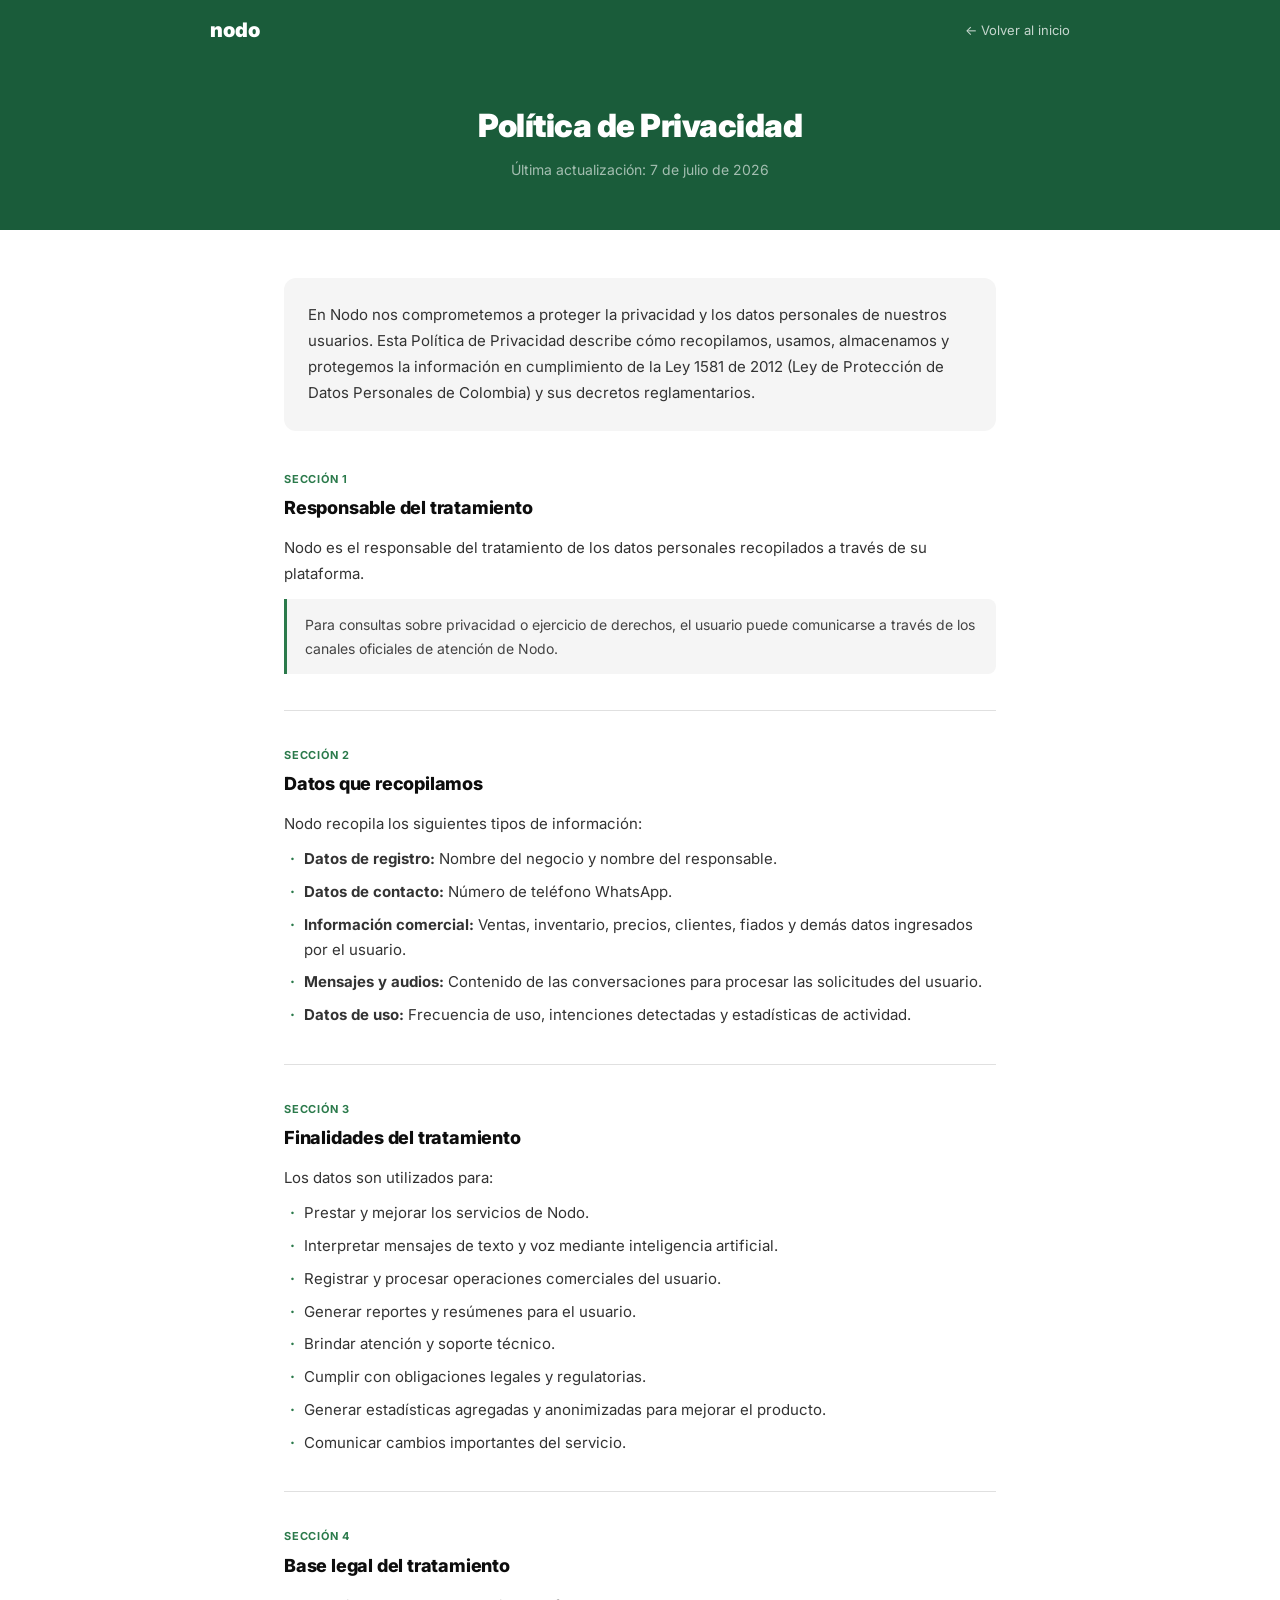
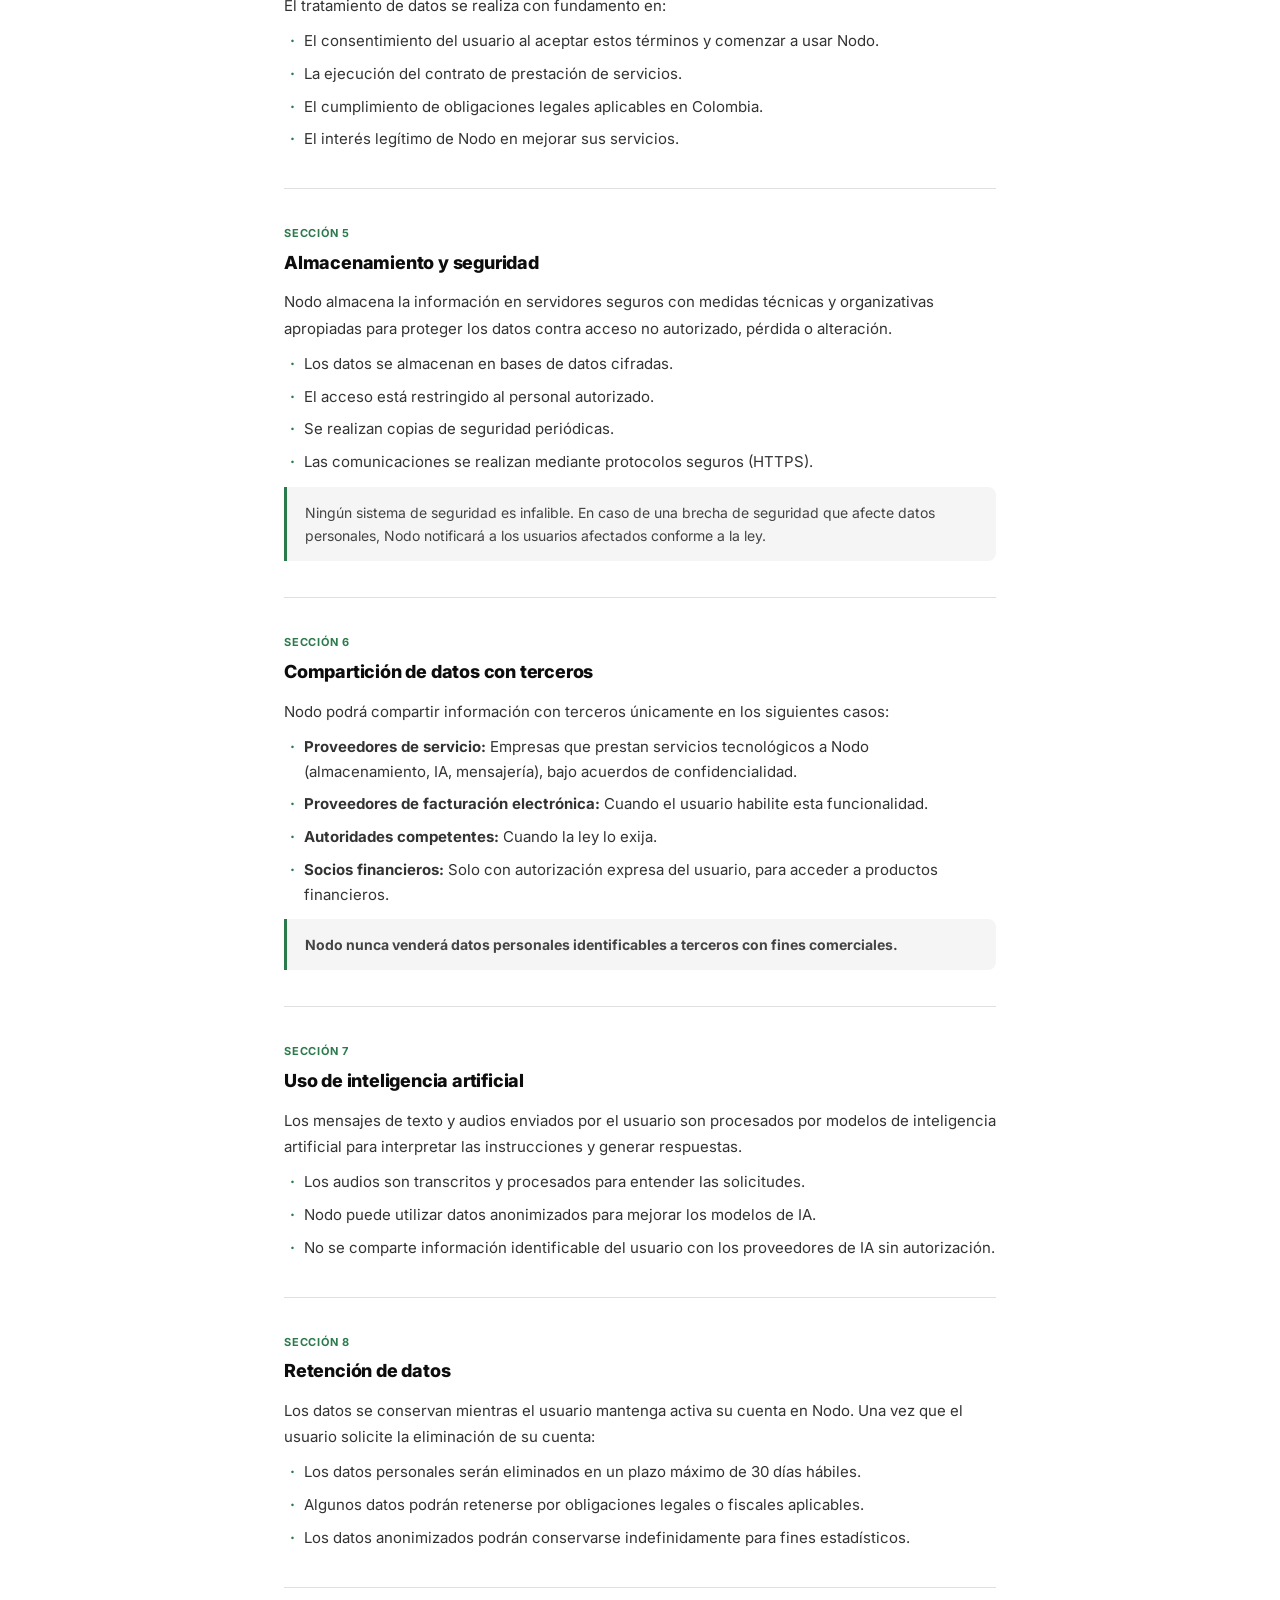
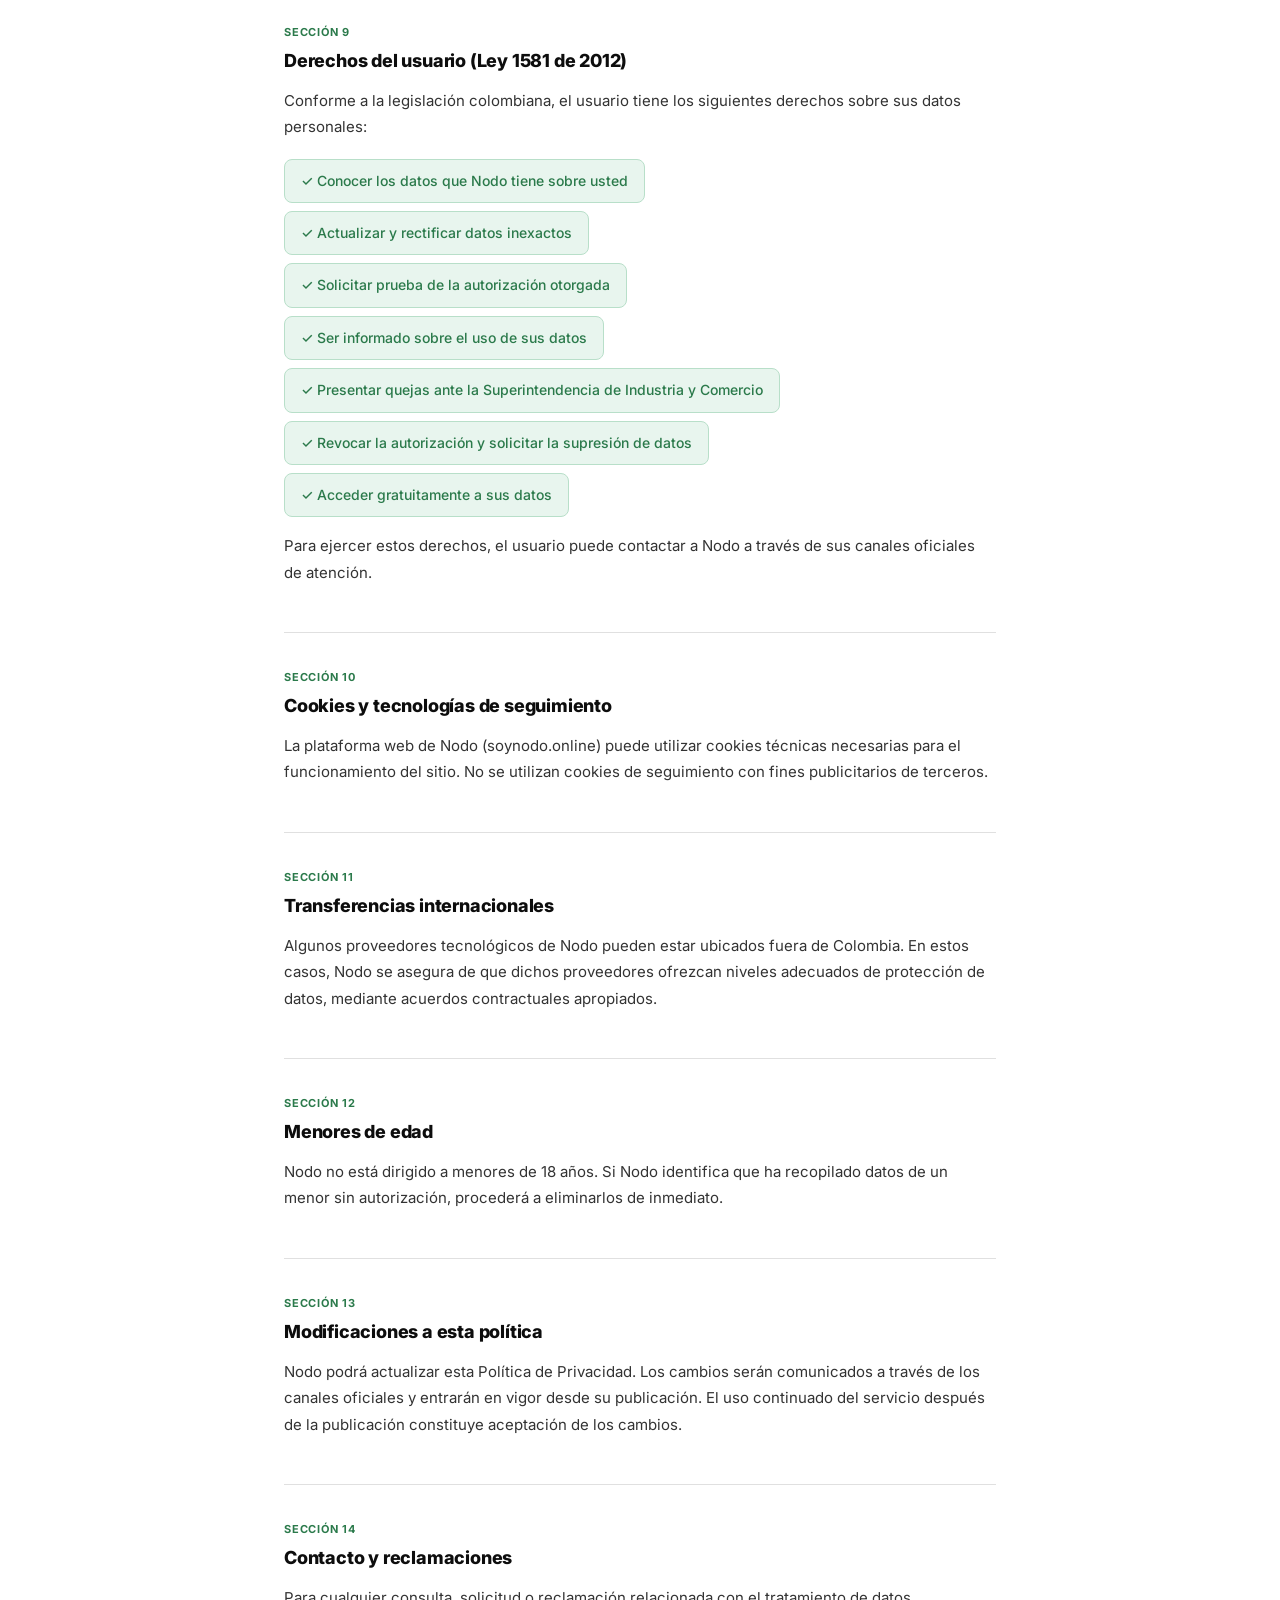
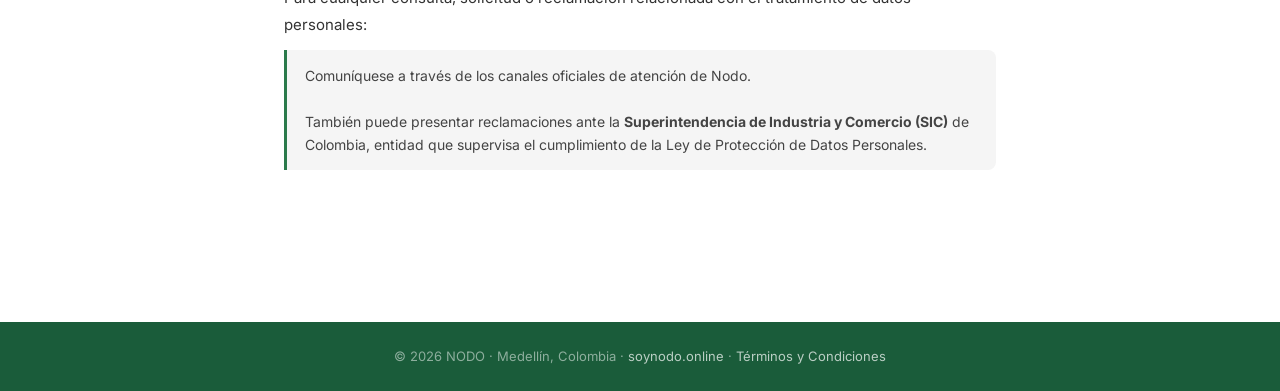
==== privacidad.html @ a1725426 "Agrega terminos, privacidad y actualiza links del footer" ====
<!DOCTYPE html>
<html lang="es">
<head>
<meta charset="UTF-8">
<meta name="viewport" content="width=device-width, initial-scale=1.0">
<title>Política de Privacidad — NODO</title>
<link rel="preconnect" href="https://fonts.googleapis.com">
<link rel="preconnect" href="https://fonts.gstatic.com" crossorigin>
<link href="https://fonts.googleapis.com/css2?family=Inter:wght@400;500;600;700;800;900&display=swap" rel="stylesheet">
<style>
*,*::before,*::after{box-sizing:border-box;margin:0;padding:0}
:root{
  --verde-hdr:#1A5C3A;--verde-main:#2B7A4B;
  --negro:#0D0D0D;--gris:#555;--gris-lt:#F5F5F5;
  --borde:#E0E0E0;--blanco:#FFFFFF;
  --f:'Inter',sans-serif;
}
body{font-family:var(--f);color:var(--negro);background:var(--blanco);line-height:1.6;font-size:16px}
nav{background:var(--verde-hdr);padding:0 24px}
.nav-inner{max-width:860px;margin:0 auto;display:flex;align-items:center;justify-content:space-between;height:60px}
.nav-logo{font-size:20px;font-weight:900;color:#fff;text-decoration:none}
.nav-back{font-size:13px;color:rgba(255,255,255,.75);text-decoration:none;display:flex;align-items:center;gap:5px}
.nav-back:hover{color:#fff}
.hero{background:var(--verde-hdr);padding:40px 24px 48px;text-align:center}
.hero h1{font-size:32px;font-weight:900;color:#fff;letter-spacing:-.5px;margin-bottom:8px}
.hero p{font-size:14px;color:rgba(255,255,255,.6)}
.content{max-width:760px;margin:0 auto;padding:48px 24px 80px}
.intro{background:var(--gris-lt);border-radius:12px;padding:24px;margin-bottom:40px;font-size:15px;color:#333;line-height:1.75}
.art{margin-bottom:36px;padding-bottom:36px;border-bottom:1px solid var(--borde)}
.art:last-child{border-bottom:none}
.art-num{font-size:11px;font-weight:700;color:var(--verde-main);text-transform:uppercase;letter-spacing:.8px;margin-bottom:6px}
.art h2{font-size:18px;font-weight:800;margin-bottom:12px;letter-spacing:-.2px}
.art p{font-size:15px;color:#333;line-height:1.75;margin-bottom:10px}
.art ul{list-style:none;display:flex;flex-direction:column;gap:8px;margin-top:10px}
.art ul li{font-size:15px;color:#333;line-height:1.65;padding-left:20px;position:relative}
.art ul li::before{content:'·';position:absolute;left:6px;color:var(--verde-main);font-weight:700}
.art-dest{background:var(--gris-lt);border-left:3px solid var(--verde-main);border-radius:0 8px 8px 0;padding:14px 18px;margin-top:12px;font-size:14px;color:#444;line-height:1.65}
.tag-derechos{display:inline-flex;align-items:center;gap:8px;background:#E8F5EE;border:1px solid #B8DFC9;border-radius:8px;padding:10px 16px;margin-top:8px;font-size:14px;color:var(--verde-main);font-weight:500}
footer{background:var(--verde-hdr);padding:24px;text-align:center}
footer p{font-size:13px;color:rgba(255,255,255,.5)}
footer a{color:rgba(255,255,255,.7);text-decoration:none}
footer a:hover{color:#fff}
</style>
</head>
<body>

<nav>
  <div class="nav-inner">
    <a href="index.html" class="nav-logo">nodo</a>
    <a href="index.html" class="nav-back">← Volver al inicio</a>
  </div>
</nav>

<div class="hero">
  <h1>Política de Privacidad</h1>
  <p>Última actualización: 7 de julio de 2026</p>
</div>

<div class="content">

  <div class="intro">
    En Nodo nos comprometemos a proteger la privacidad y los datos personales de nuestros usuarios. Esta Política de Privacidad describe cómo recopilamos, usamos, almacenamos y protegemos la información en cumplimiento de la Ley 1581 de 2012 (Ley de Protección de Datos Personales de Colombia) y sus decretos reglamentarios.
  </div>

  <div class="art">
    <div class="art-num">Sección 1</div>
    <h2>Responsable del tratamiento</h2>
    <p>Nodo es el responsable del tratamiento de los datos personales recopilados a través de su plataforma.</p>
    <div class="art-dest">Para consultas sobre privacidad o ejercicio de derechos, el usuario puede comunicarse a través de los canales oficiales de atención de Nodo.</div>
  </div>

  <div class="art">
    <div class="art-num">Sección 2</div>
    <h2>Datos que recopilamos</h2>
    <p>Nodo recopila los siguientes tipos de información:</p>
    <ul>
      <li><strong>Datos de registro:</strong> Nombre del negocio y nombre del responsable.</li>
      <li><strong>Datos de contacto:</strong> Número de teléfono WhatsApp.</li>
      <li><strong>Información comercial:</strong> Ventas, inventario, precios, clientes, fiados y demás datos ingresados por el usuario.</li>
      <li><strong>Mensajes y audios:</strong> Contenido de las conversaciones para procesar las solicitudes del usuario.</li>
      <li><strong>Datos de uso:</strong> Frecuencia de uso, intenciones detectadas y estadísticas de actividad.</li>
    </ul>
  </div>

  <div class="art">
    <div class="art-num">Sección 3</div>
    <h2>Finalidades del tratamiento</h2>
    <p>Los datos son utilizados para:</p>
    <ul>
      <li>Prestar y mejorar los servicios de Nodo.</li>
      <li>Interpretar mensajes de texto y voz mediante inteligencia artificial.</li>
      <li>Registrar y procesar operaciones comerciales del usuario.</li>
      <li>Generar reportes y resúmenes para el usuario.</li>
      <li>Brindar atención y soporte técnico.</li>
      <li>Cumplir con obligaciones legales y regulatorias.</li>
      <li>Generar estadísticas agregadas y anonimizadas para mejorar el producto.</li>
      <li>Comunicar cambios importantes del servicio.</li>
    </ul>
  </div>

  <div class="art">
    <div class="art-num">Sección 4</div>
    <h2>Base legal del tratamiento</h2>
    <p>El tratamiento de datos se realiza con fundamento en:</p>
    <ul>
      <li>El consentimiento del usuario al aceptar estos términos y comenzar a usar Nodo.</li>
      <li>La ejecución del contrato de prestación de servicios.</li>
      <li>El cumplimiento de obligaciones legales aplicables en Colombia.</li>
      <li>El interés legítimo de Nodo en mejorar sus servicios.</li>
    </ul>
  </div>

  <div class="art">
    <div class="art-num">Sección 5</div>
    <h2>Almacenamiento y seguridad</h2>
    <p>Nodo almacena la información en servidores seguros con medidas técnicas y organizativas apropiadas para proteger los datos contra acceso no autorizado, pérdida o alteración.</p>
    <ul>
      <li>Los datos se almacenan en bases de datos cifradas.</li>
      <li>El acceso está restringido al personal autorizado.</li>
      <li>Se realizan copias de seguridad periódicas.</li>
      <li>Las comunicaciones se realizan mediante protocolos seguros (HTTPS).</li>
    </ul>
    <div class="art-dest">Ningún sistema de seguridad es infalible. En caso de una brecha de seguridad que afecte datos personales, Nodo notificará a los usuarios afectados conforme a la ley.</div>
  </div>

  <div class="art">
    <div class="art-num">Sección 6</div>
    <h2>Compartición de datos con terceros</h2>
    <p>Nodo podrá compartir información con terceros únicamente en los siguientes casos:</p>
    <ul>
      <li><strong>Proveedores de servicio:</strong> Empresas que prestan servicios tecnológicos a Nodo (almacenamiento, IA, mensajería), bajo acuerdos de confidencialidad.</li>
      <li><strong>Proveedores de facturación electrónica:</strong> Cuando el usuario habilite esta funcionalidad.</li>
      <li><strong>Autoridades competentes:</strong> Cuando la ley lo exija.</li>
      <li><strong>Socios financieros:</strong> Solo con autorización expresa del usuario, para acceder a productos financieros.</li>
    </ul>
    <div class="art-dest"><strong>Nodo nunca venderá datos personales identificables a terceros con fines comerciales.</strong></div>
  </div>

  <div class="art">
    <div class="art-num">Sección 7</div>
    <h2>Uso de inteligencia artificial</h2>
    <p>Los mensajes de texto y audios enviados por el usuario son procesados por modelos de inteligencia artificial para interpretar las instrucciones y generar respuestas.</p>
    <ul>
      <li>Los audios son transcritos y procesados para entender las solicitudes.</li>
      <li>Nodo puede utilizar datos anonimizados para mejorar los modelos de IA.</li>
      <li>No se comparte información identificable del usuario con los proveedores de IA sin autorización.</li>
    </ul>
  </div>

  <div class="art">
    <div class="art-num">Sección 8</div>
    <h2>Retención de datos</h2>
    <p>Los datos se conservan mientras el usuario mantenga activa su cuenta en Nodo. Una vez que el usuario solicite la eliminación de su cuenta:</p>
    <ul>
      <li>Los datos personales serán eliminados en un plazo máximo de 30 días hábiles.</li>
      <li>Algunos datos podrán retenerse por obligaciones legales o fiscales aplicables.</li>
      <li>Los datos anonimizados podrán conservarse indefinidamente para fines estadísticos.</li>
    </ul>
  </div>

  <div class="art">
    <div class="art-num">Sección 9</div>
    <h2>Derechos del usuario (Ley 1581 de 2012)</h2>
    <p>Conforme a la legislación colombiana, el usuario tiene los siguientes derechos sobre sus datos personales:</p>
    <div class="tag-derechos">✓ Conocer los datos que Nodo tiene sobre usted</div><br>
    <div class="tag-derechos">✓ Actualizar y rectificar datos inexactos</div><br>
    <div class="tag-derechos">✓ Solicitar prueba de la autorización otorgada</div><br>
    <div class="tag-derechos">✓ Ser informado sobre el uso de sus datos</div><br>
    <div class="tag-derechos">✓ Presentar quejas ante la Superintendencia de Industria y Comercio</div><br>
    <div class="tag-derechos">✓ Revocar la autorización y solicitar la supresión de datos</div><br>
    <div class="tag-derechos">✓ Acceder gratuitamente a sus datos</div>
    <p style="margin-top:16px">Para ejercer estos derechos, el usuario puede contactar a Nodo a través de sus canales oficiales de atención.</p>
  </div>

  <div class="art">
    <div class="art-num">Sección 10</div>
    <h2>Cookies y tecnologías de seguimiento</h2>
    <p>La plataforma web de Nodo (soynodo.online) puede utilizar cookies técnicas necesarias para el funcionamiento del sitio. No se utilizan cookies de seguimiento con fines publicitarios de terceros.</p>
  </div>

  <div class="art">
    <div class="art-num">Sección 11</div>
    <h2>Transferencias internacionales</h2>
    <p>Algunos proveedores tecnológicos de Nodo pueden estar ubicados fuera de Colombia. En estos casos, Nodo se asegura de que dichos proveedores ofrezcan niveles adecuados de protección de datos, mediante acuerdos contractuales apropiados.</p>
  </div>

  <div class="art">
    <div class="art-num">Sección 12</div>
    <h2>Menores de edad</h2>
    <p>Nodo no está dirigido a menores de 18 años. Si Nodo identifica que ha recopilado datos de un menor sin autorización, procederá a eliminarlos de inmediato.</p>
  </div>

  <div class="art">
    <div class="art-num">Sección 13</div>
    <h2>Modificaciones a esta política</h2>
    <p>Nodo podrá actualizar esta Política de Privacidad. Los cambios serán comunicados a través de los canales oficiales y entrarán en vigor desde su publicación. El uso continuado del servicio después de la publicación constituye aceptación de los cambios.</p>
  </div>

  <div class="art">
    <div class="art-num">Sección 14</div>
    <h2>Contacto y reclamaciones</h2>
    <p>Para cualquier consulta, solicitud o reclamación relacionada con el tratamiento de datos personales:</p>
    <div class="art-dest">
      Comuníquese a través de los canales oficiales de atención de Nodo.<br><br>
      También puede presentar reclamaciones ante la <strong>Superintendencia de Industria y Comercio (SIC)</strong> de Colombia, entidad que supervisa el cumplimiento de la Ley de Protección de Datos Personales.
    </div>
  </div>

</div>

<footer>
  <p>© 2026 NODO · Medellín, Colombia · <a href="index.html">soynodo.online</a> · <a href="terminos.html">Términos y Condiciones</a></p>
</footer>

</body>
</html>
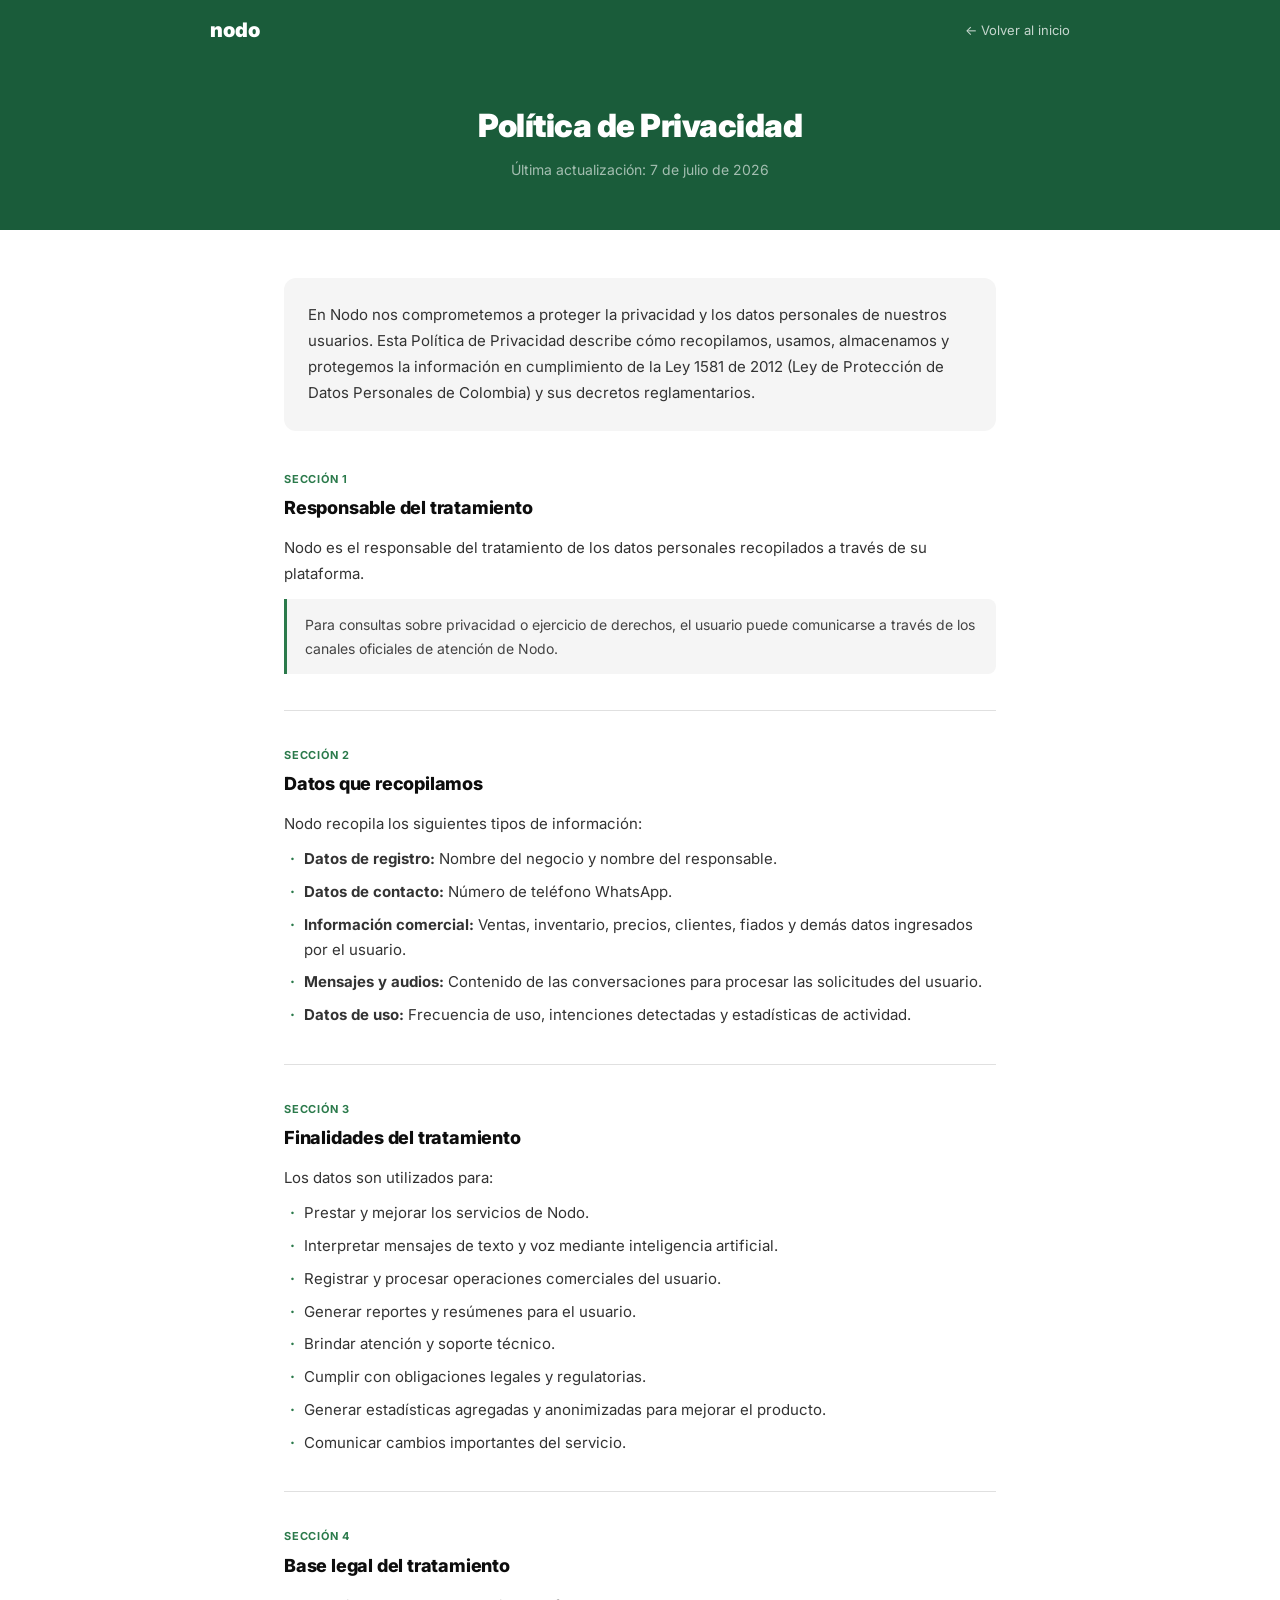
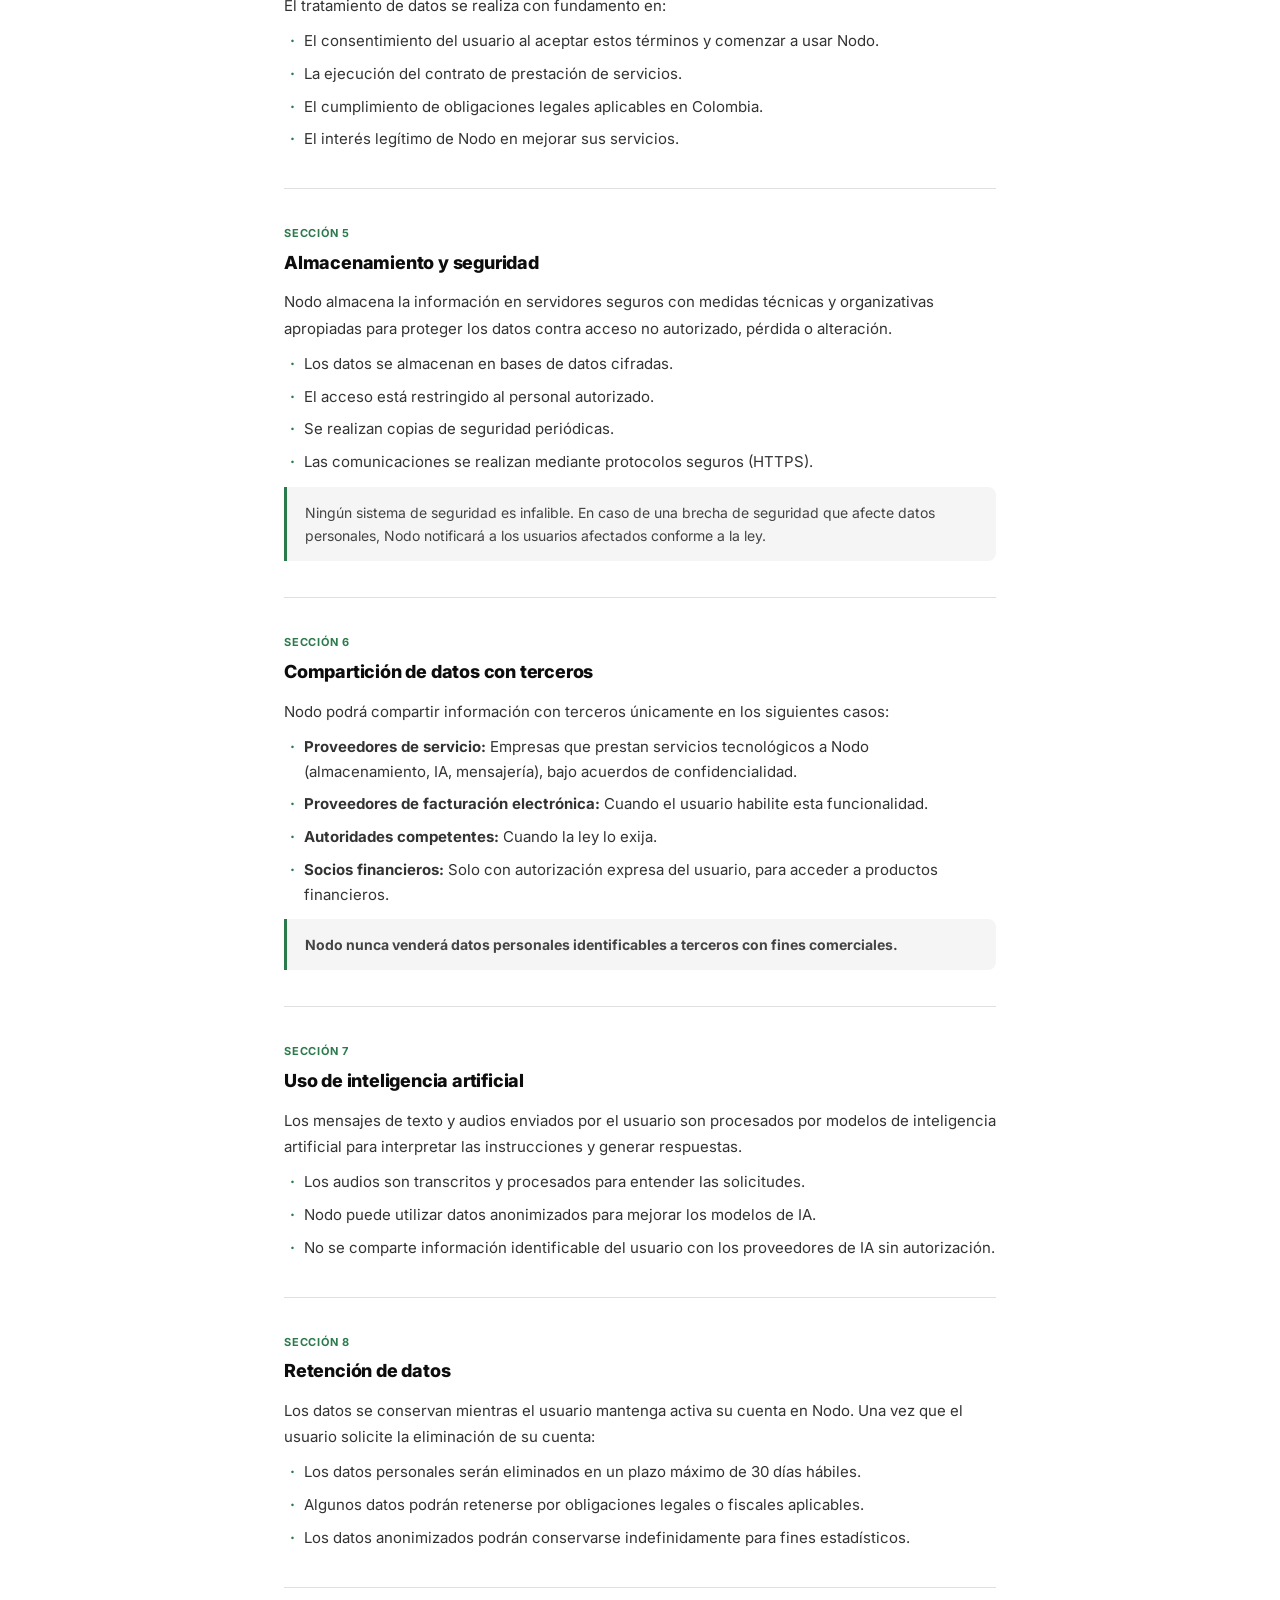
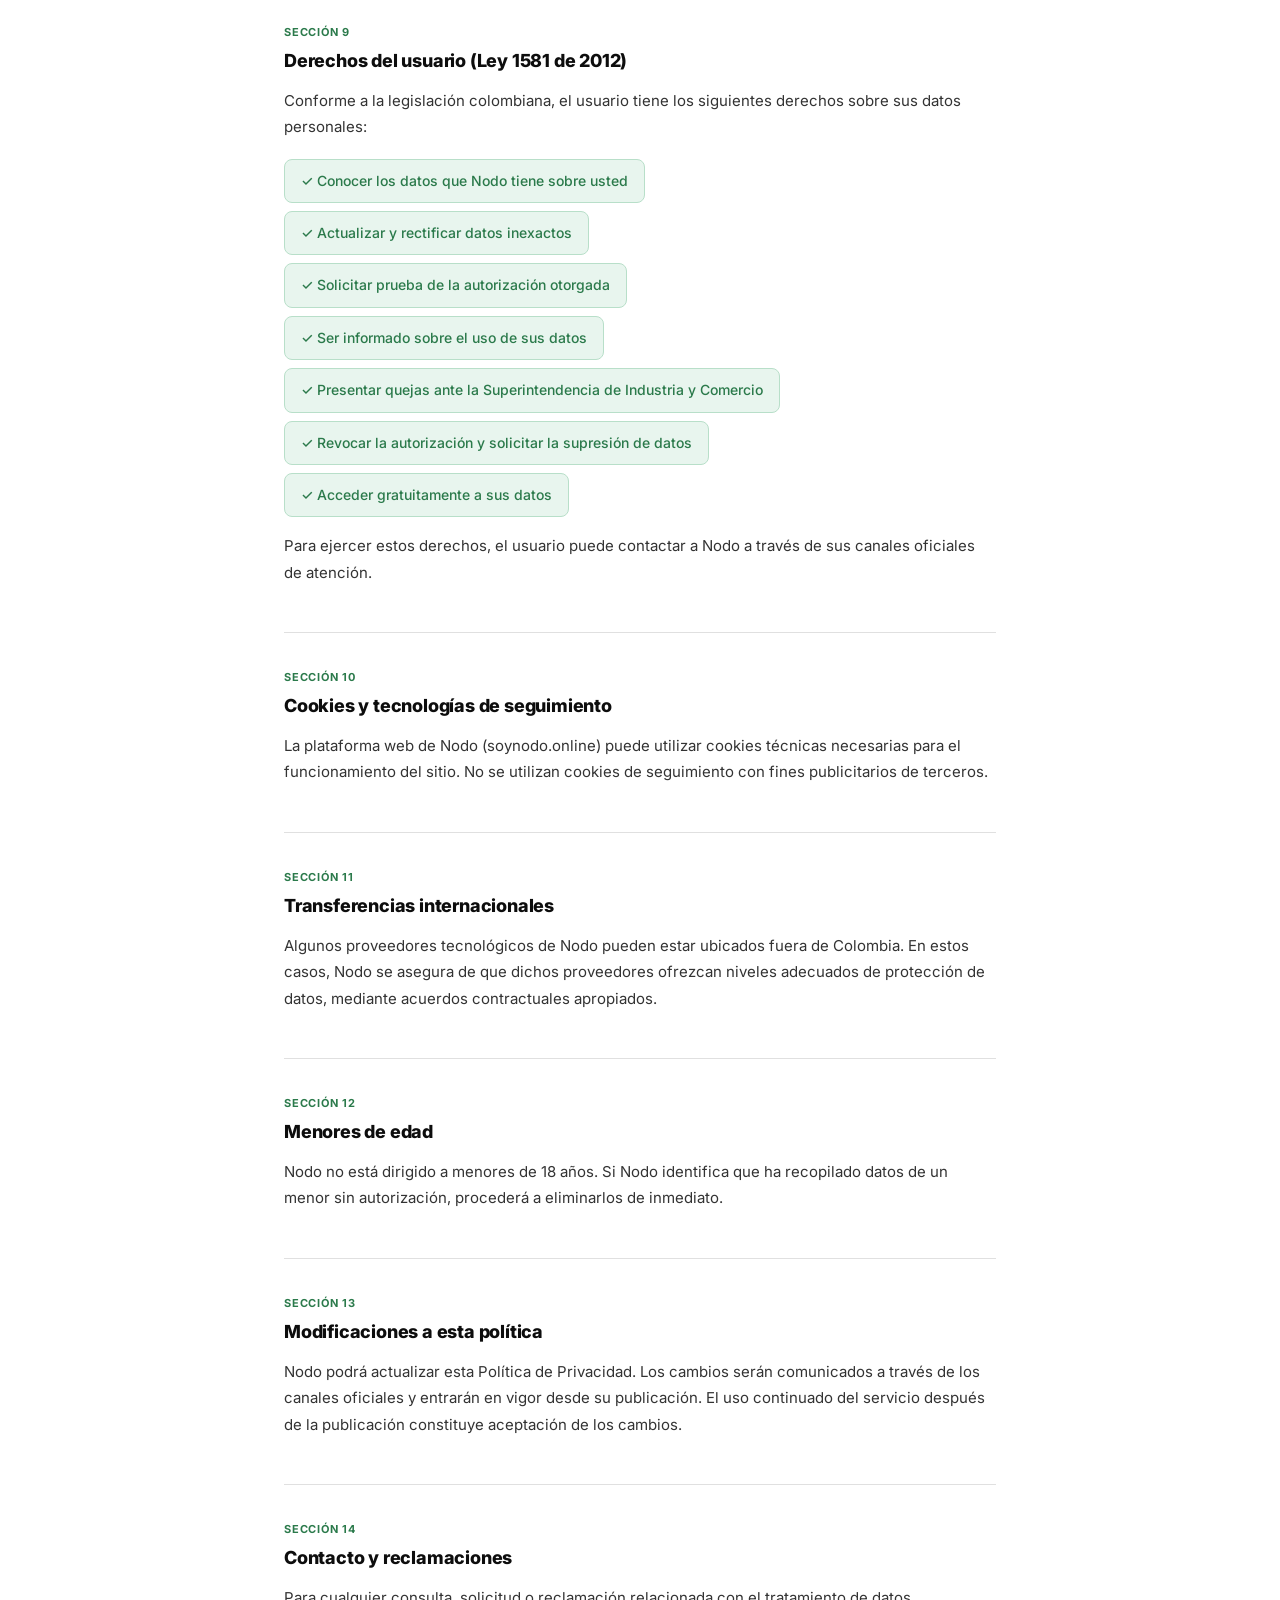
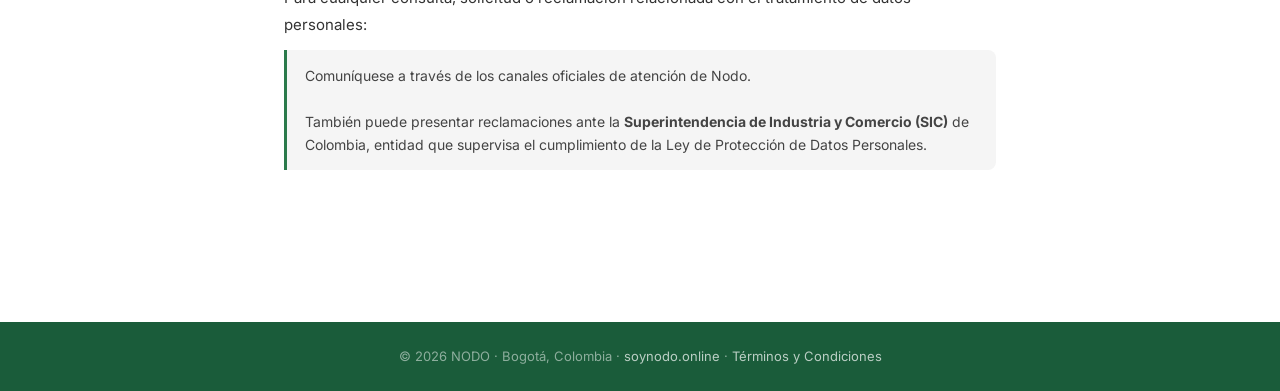
==== commit 5d95c490: "Actualizaciones menores" ====
--- a/privacidad.html
+++ b/privacidad.html
@@ -209,7 +209,7 @@
 </div>
 
 <footer>
-  <p>© 2026 NODO · Medellín, Colombia · <a href="index.html">soynodo.online</a> · <a href="terminos.html">Términos y Condiciones</a></p>
+  <p>© 2026 NODO · Bogotá, Colombia · <a href="index.html">soynodo.online</a> · <a href="terminos.html">Términos y Condiciones</a></p>
 </footer>
 
 </body>
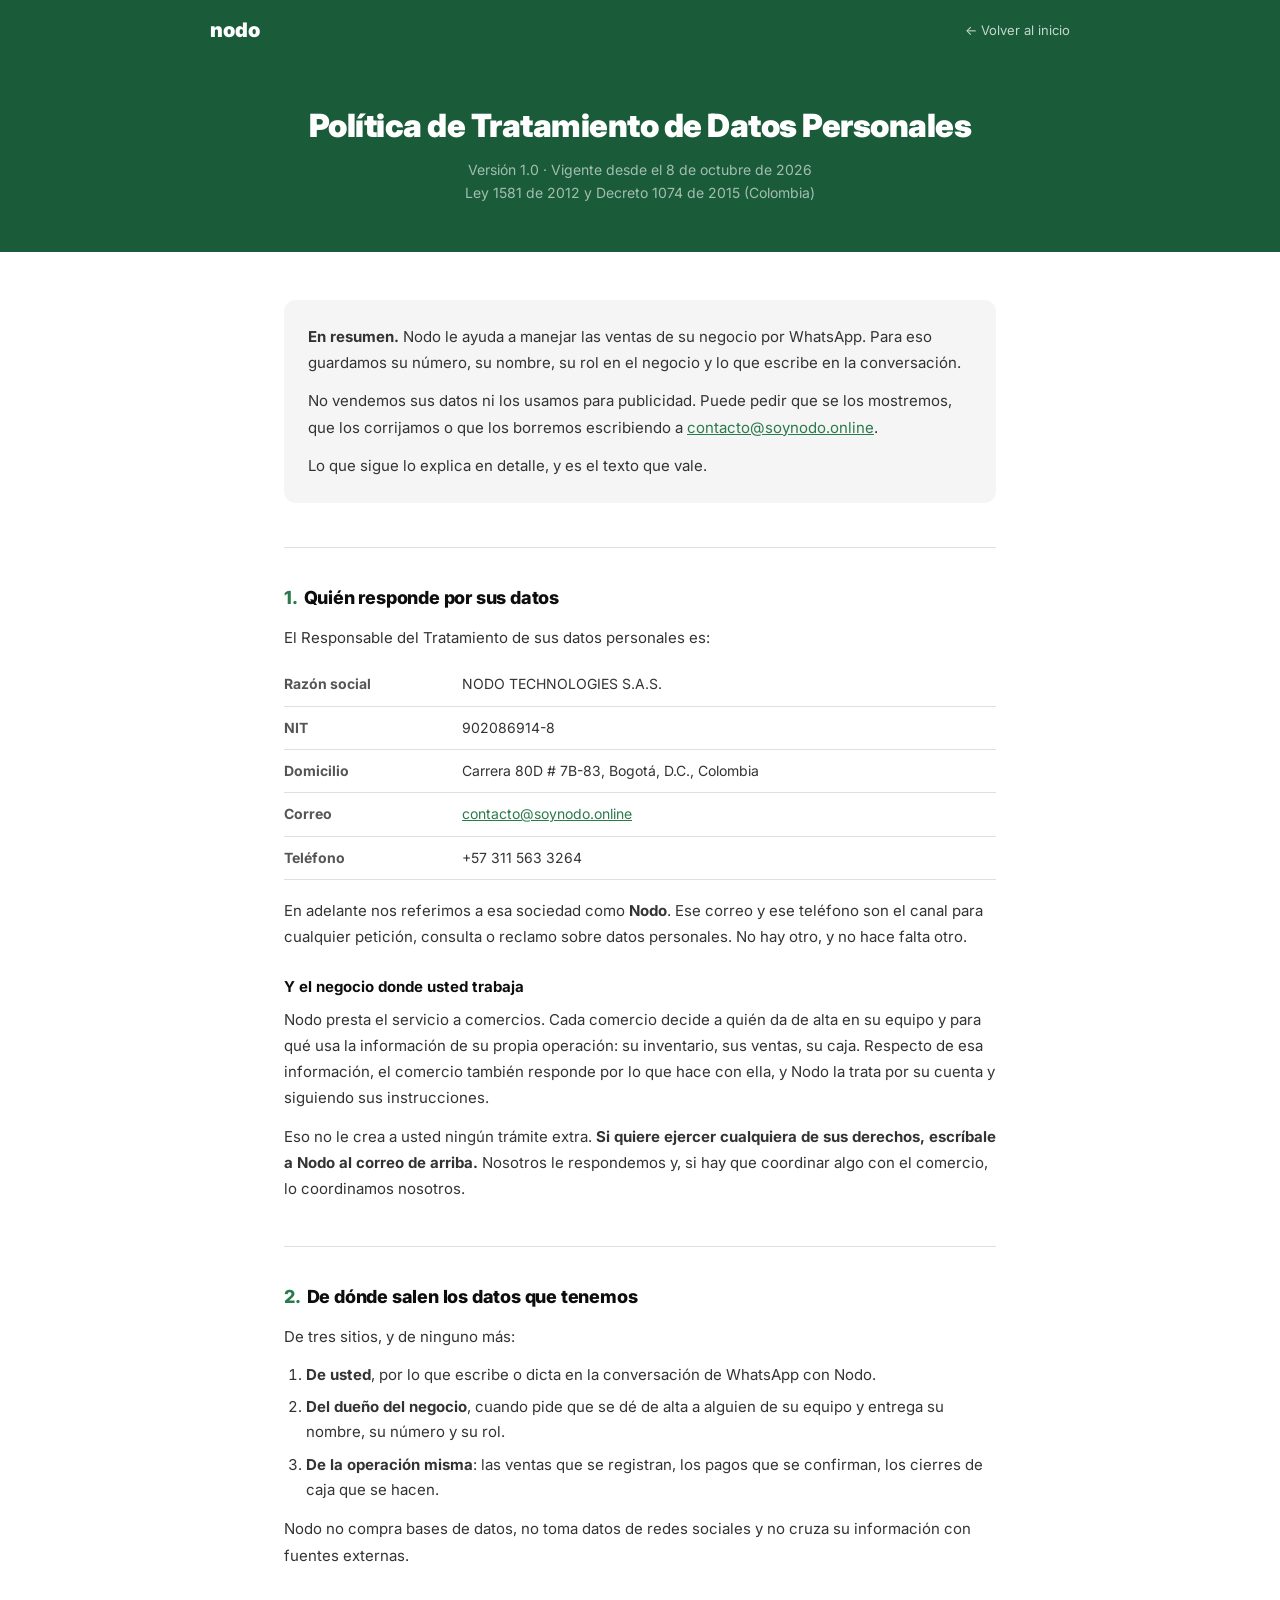
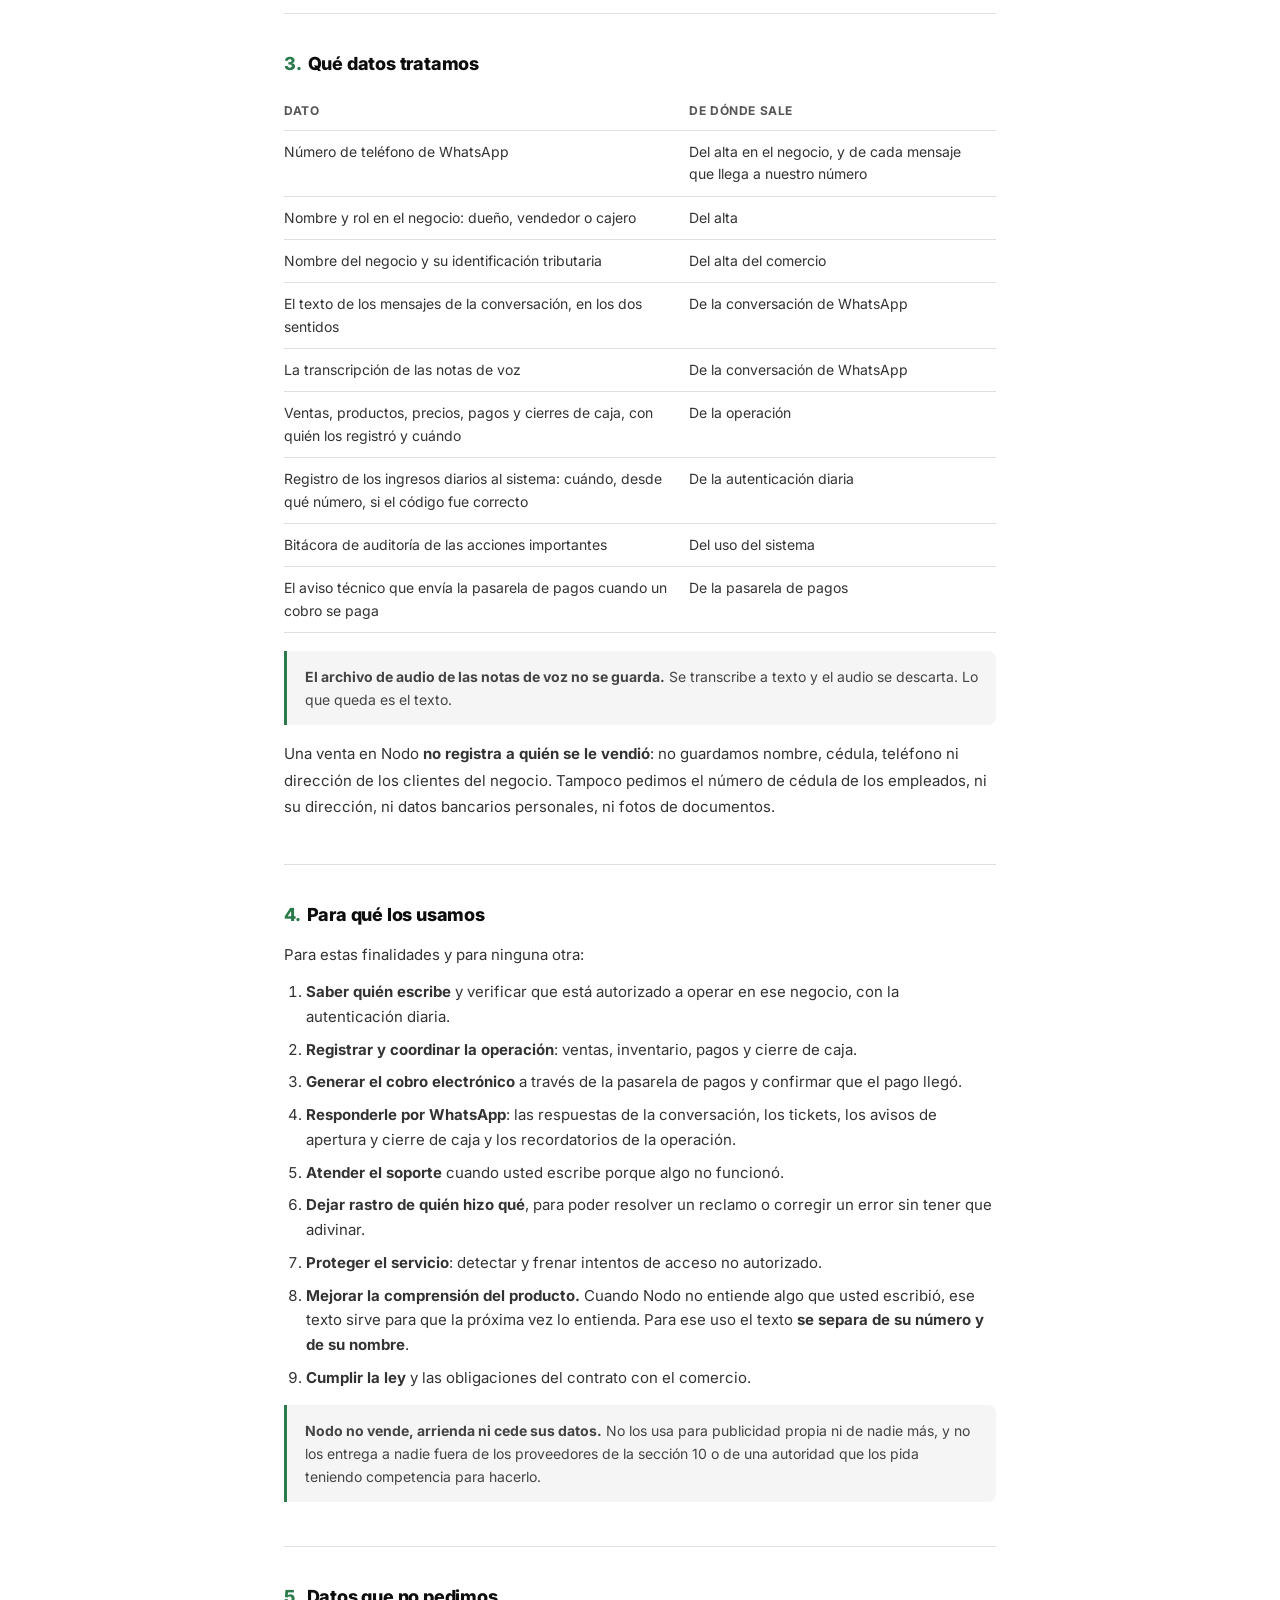
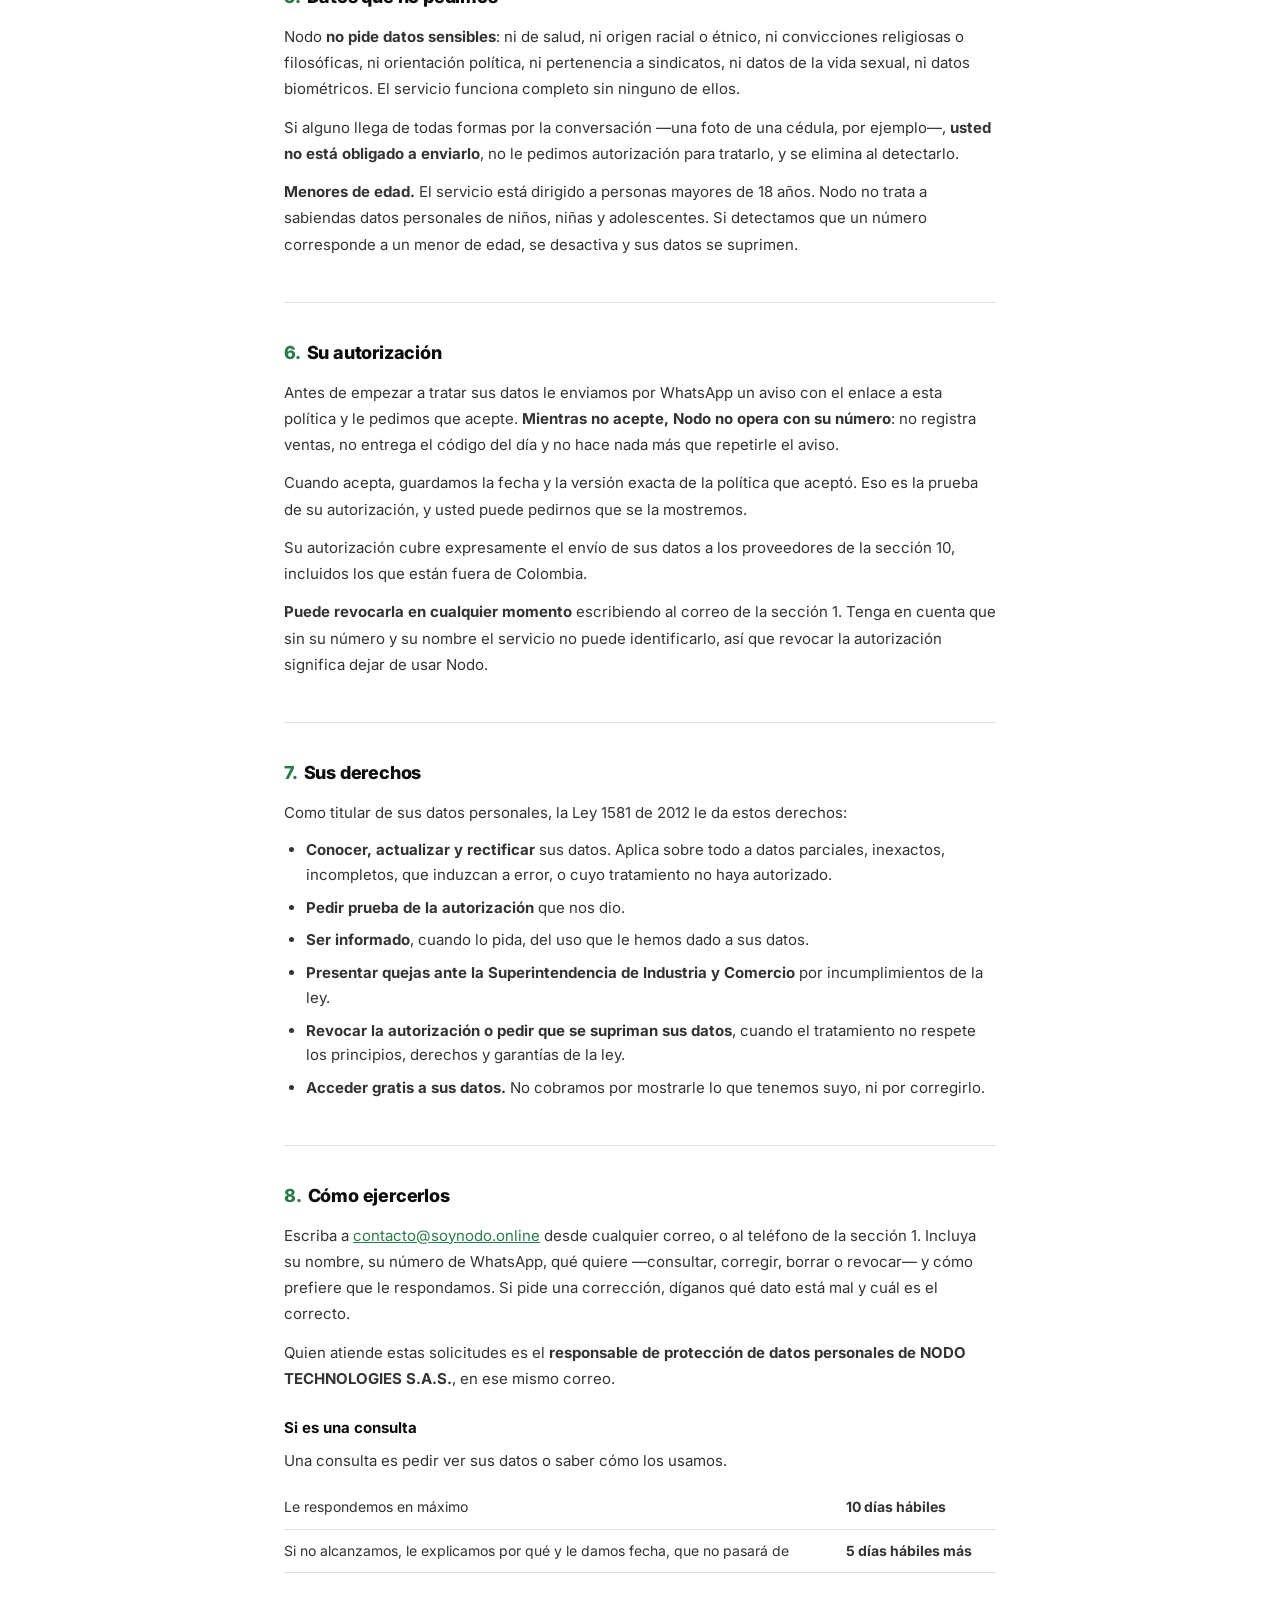
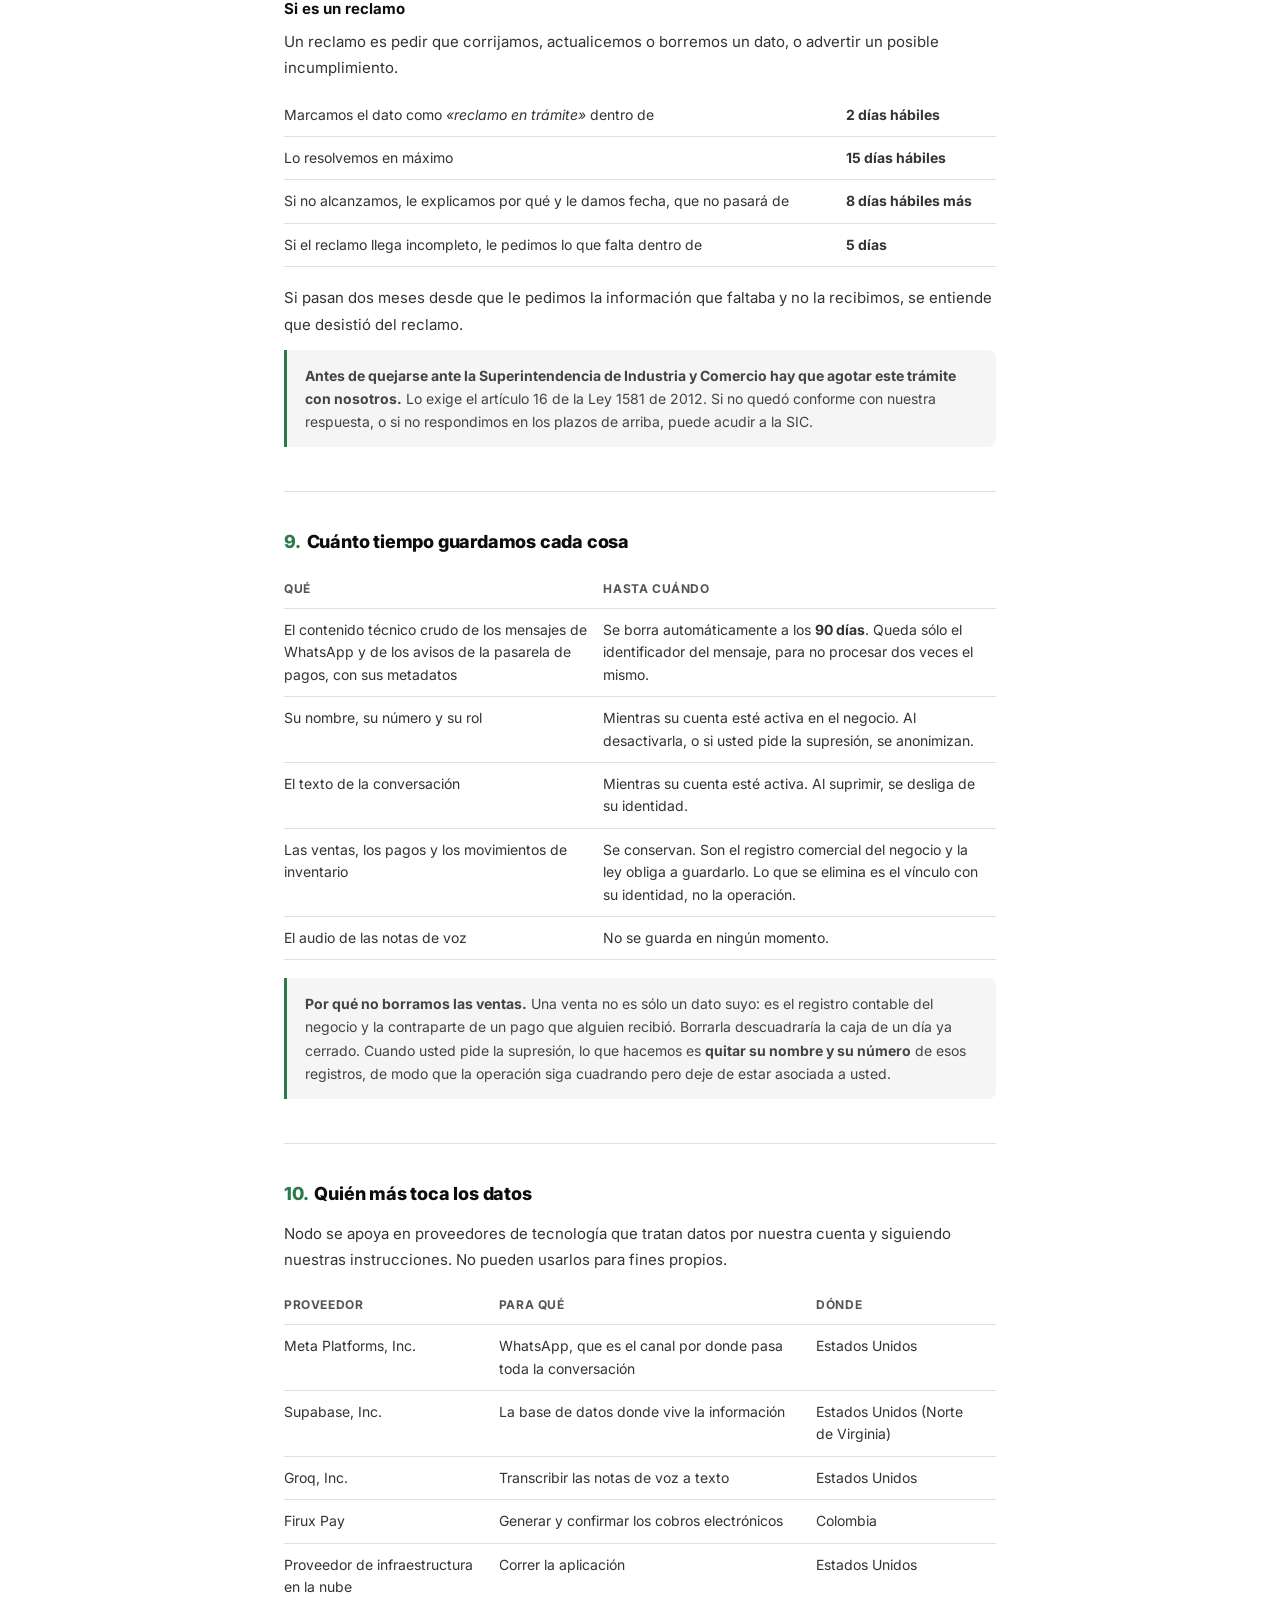
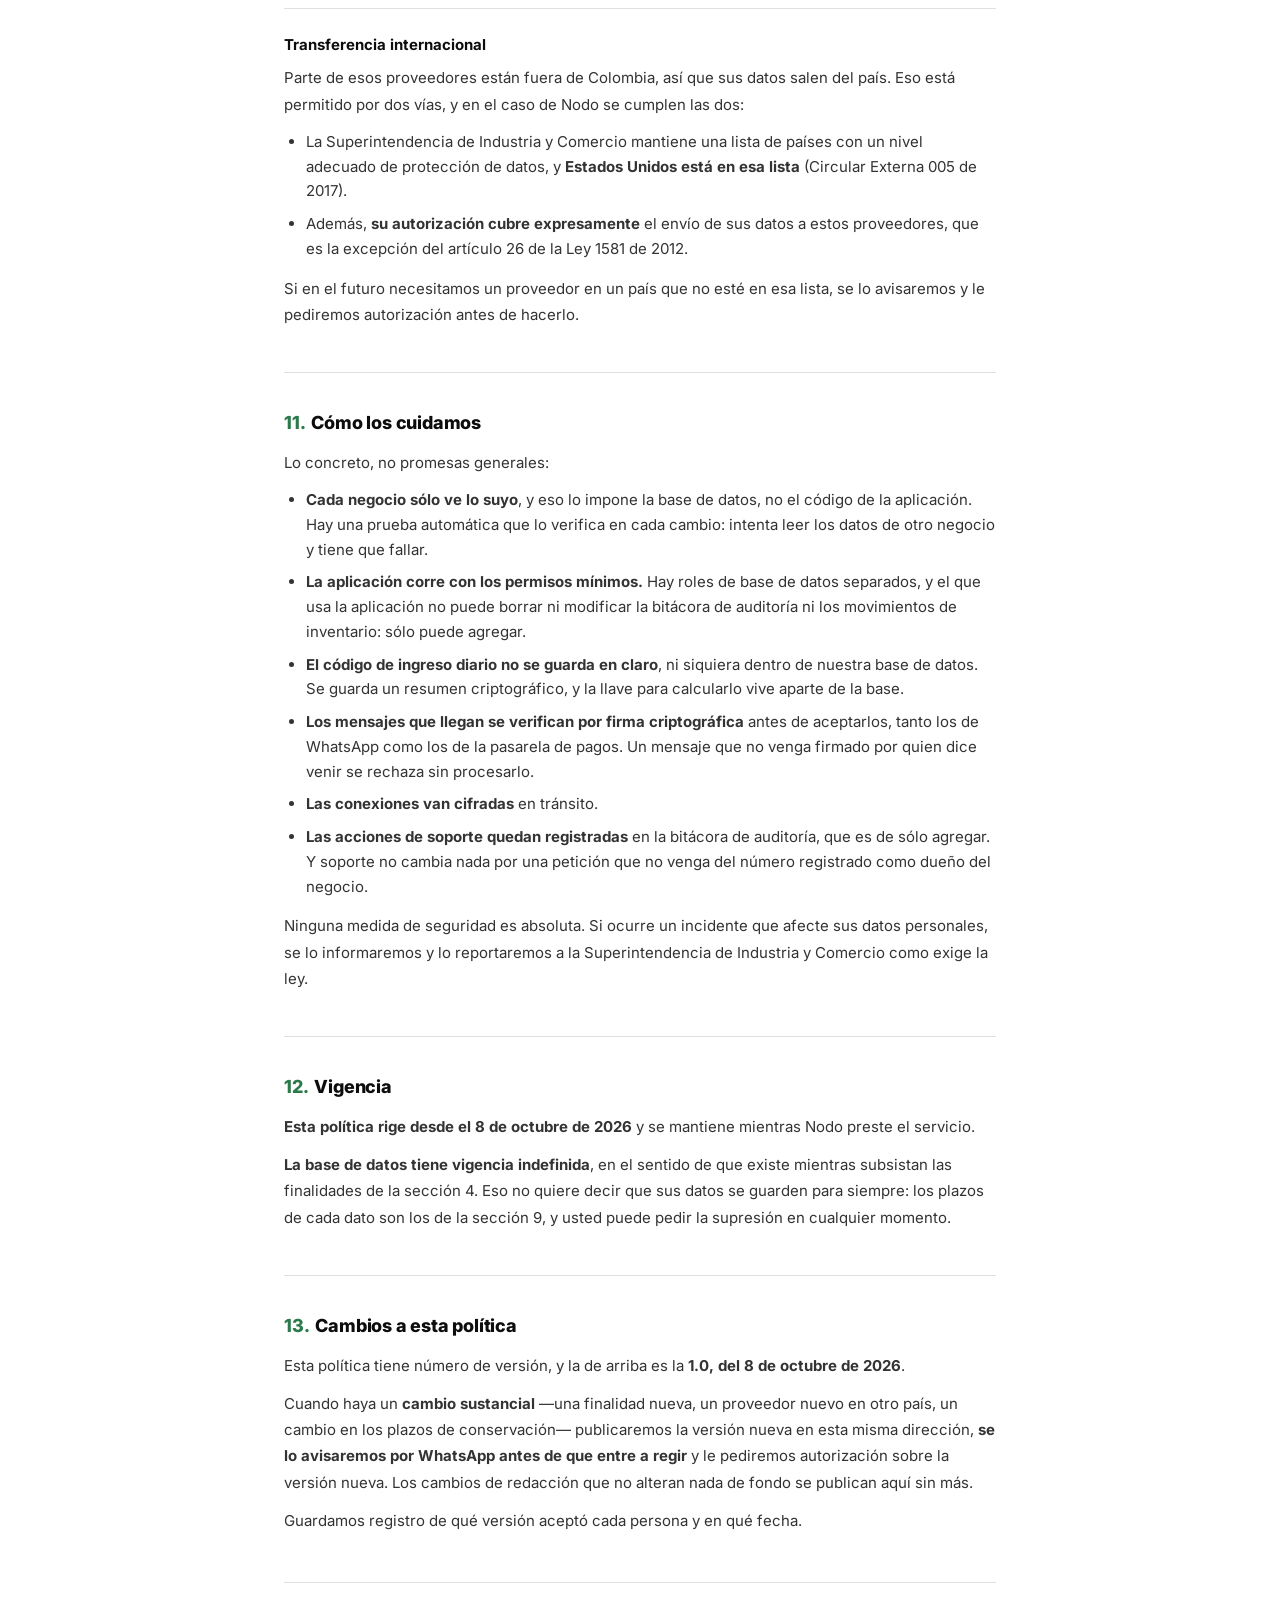
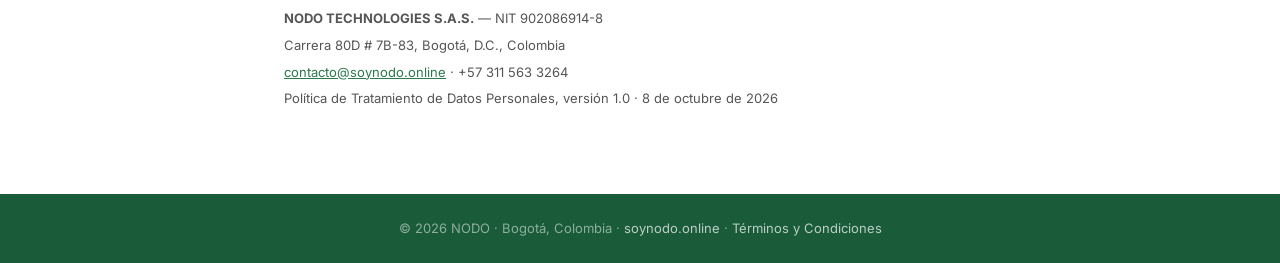
==== commit 06ac23cf: "Se actualiza la política de tratamiento de datos para que concuerde con la versión 1.0 de nodo-legal" ====
--- a/privacidad.html
+++ b/privacidad.html
@@ -1,9 +1,11 @@
 <!DOCTYPE html>
-<html lang="es">
+<html lang="es-CO">
 <head>
 <meta charset="UTF-8">
 <meta name="viewport" content="width=device-width, initial-scale=1.0">
-<title>Política de Privacidad — NODO</title>
+<title>Política de Tratamiento de Datos Personales — NODO</title>
+<link rel="icon" type="image/svg+xml" href="/favicon.svg">
+<meta name="description" content="Política de Tratamiento de Datos Personales de Nodo, conforme a la Ley 1581 de 2012 de Colombia.">
 <link rel="preconnect" href="https://fonts.googleapis.com">
 <link rel="preconnect" href="https://fonts.gstatic.com" crossorigin>
 <link href="https://fonts.googleapis.com/css2?family=Inter:wght@400;500;600;700;800;900&display=swap" rel="stylesheet">
@@ -25,17 +27,26 @@
 .hero h1{font-size:32px;font-weight:900;color:#fff;letter-spacing:-.5px;margin-bottom:8px}
 .hero p{font-size:14px;color:rgba(255,255,255,.6)}
 .content{max-width:760px;margin:0 auto;padding:48px 24px 80px}
-.intro{background:var(--gris-lt);border-radius:12px;padding:24px;margin-bottom:40px;font-size:15px;color:#333;line-height:1.75}
-.art{margin-bottom:36px;padding-bottom:36px;border-bottom:1px solid var(--borde)}
-.art:last-child{border-bottom:none}
-.art-num{font-size:11px;font-weight:700;color:var(--verde-main);text-transform:uppercase;letter-spacing:.8px;margin-bottom:6px}
-.art h2{font-size:18px;font-weight:800;margin-bottom:12px;letter-spacing:-.2px}
-.art p{font-size:15px;color:#333;line-height:1.75;margin-bottom:10px}
-.art ul{list-style:none;display:flex;flex-direction:column;gap:8px;margin-top:10px}
-.art ul li{font-size:15px;color:#333;line-height:1.65;padding-left:20px;position:relative}
-.art ul li::before{content:'·';position:absolute;left:6px;color:var(--verde-main);font-weight:700}
-.art-dest{background:var(--gris-lt);border-left:3px solid var(--verde-main);border-radius:0 8px 8px 0;padding:14px 18px;margin-top:12px;font-size:14px;color:#444;line-height:1.65}
-.tag-derechos{display:inline-flex;align-items:center;gap:8px;background:#E8F5EE;border:1px solid #B8DFC9;border-radius:8px;padding:10px 16px;margin-top:8px;font-size:14px;color:var(--verde-main);font-weight:500}
+.content p{font-size:15px;color:#333;line-height:1.75;margin-bottom:12px}
+.content a{color:var(--verde-main)}
+.content h2{font-size:18px;font-weight:800;letter-spacing:-.2px;margin:44px 0 12px;padding-top:36px;border-top:1px solid var(--borde)}
+.content h2 .num{color:var(--verde-main);margin-right:6px}
+.content h3{font-size:15px;font-weight:700;margin:24px 0 8px}
+.content ul,.content ol{margin:0 0 14px;padding-left:22px}
+.content li{font-size:15px;color:#333;line-height:1.65;margin-bottom:8px}
+.guia{background:var(--gris-lt);border-radius:12px;padding:24px;margin-bottom:8px}
+.guia p:last-child{margin-bottom:0}
+.destacado{background:var(--gris-lt);border-left:3px solid var(--verde-main);border-radius:0 8px 8px 0;padding:14px 18px;margin:12px 0 16px}
+.destacado p{font-size:14px;color:#444;line-height:1.65}
+.destacado p:last-child{margin-bottom:0}
+.tabla-envoltura{overflow-x:auto;margin:0 0 18px}
+table{width:100%;border-collapse:collapse;font-size:14px;min-width:19rem}
+th,td{text-align:left;vertical-align:top;padding:10px 12px 10px 0;border-bottom:1px solid var(--borde);color:#333}
+th{font-size:12px;font-weight:700;color:var(--gris);text-transform:uppercase;letter-spacing:.6px}
+tbody th[scope="row"]{text-transform:none;letter-spacing:0;font-size:14px;white-space:nowrap;padding-right:16px}
+.plazo{font-weight:700;white-space:nowrap}
+.pie-legal{margin-top:48px;padding-top:24px;border-top:1px solid var(--borde)}
+.pie-legal p{font-size:13px;color:var(--gris);margin-bottom:4px}
 footer{background:var(--verde-hdr);padding:24px;text-align:center}
 footer p{font-size:13px;color:rgba(255,255,255,.5)}
 footer a{color:rgba(255,255,255,.7);text-decoration:none}
@@ -52,159 +63,270 @@
 </nav>
 
 <div class="hero">
-  <h1>Política de Privacidad</h1>
-  <p>Última actualización: 7 de julio de 2026</p>
+  <h1>Política de Tratamiento de Datos Personales</h1>
+  <p>Versión 1.0 · Vigente desde el 8 de octubre de 2026<br>Ley 1581 de 2012 y Decreto 1074 de 2015 (Colombia)</p>
 </div>
 
 <div class="content">
 
-  <div class="intro">
-    En Nodo nos comprometemos a proteger la privacidad y los datos personales de nuestros usuarios. Esta Política de Privacidad describe cómo recopilamos, usamos, almacenamos y protegemos la información en cumplimiento de la Ley 1581 de 2012 (Ley de Protección de Datos Personales de Colombia) y sus decretos reglamentarios.
-  </div>
-
-  <div class="art">
-    <div class="art-num">Sección 1</div>
-    <h2>Responsable del tratamiento</h2>
-    <p>Nodo es el responsable del tratamiento de los datos personales recopilados a través de su plataforma.</p>
-    <div class="art-dest">Para consultas sobre privacidad o ejercicio de derechos, el usuario puede comunicarse a través de los canales oficiales de atención de Nodo.</div>
-  </div>
-
-  <div class="art">
-    <div class="art-num">Sección 2</div>
-    <h2>Datos que recopilamos</h2>
-    <p>Nodo recopila los siguientes tipos de información:</p>
-    <ul>
-      <li><strong>Datos de registro:</strong> Nombre del negocio y nombre del responsable.</li>
-      <li><strong>Datos de contacto:</strong> Número de teléfono WhatsApp.</li>
-      <li><strong>Información comercial:</strong> Ventas, inventario, precios, clientes, fiados y demás datos ingresados por el usuario.</li>
-      <li><strong>Mensajes y audios:</strong> Contenido de las conversaciones para procesar las solicitudes del usuario.</li>
-      <li><strong>Datos de uso:</strong> Frecuencia de uso, intenciones detectadas y estadísticas de actividad.</li>
-    </ul>
-  </div>
-
-  <div class="art">
-    <div class="art-num">Sección 3</div>
-    <h2>Finalidades del tratamiento</h2>
-    <p>Los datos son utilizados para:</p>
-    <ul>
-      <li>Prestar y mejorar los servicios de Nodo.</li>
-      <li>Interpretar mensajes de texto y voz mediante inteligencia artificial.</li>
-      <li>Registrar y procesar operaciones comerciales del usuario.</li>
-      <li>Generar reportes y resúmenes para el usuario.</li>
-      <li>Brindar atención y soporte técnico.</li>
-      <li>Cumplir con obligaciones legales y regulatorias.</li>
-      <li>Generar estadísticas agregadas y anonimizadas para mejorar el producto.</li>
-      <li>Comunicar cambios importantes del servicio.</li>
-    </ul>
-  </div>
-
-  <div class="art">
-    <div class="art-num">Sección 4</div>
-    <h2>Base legal del tratamiento</h2>
-    <p>El tratamiento de datos se realiza con fundamento en:</p>
-    <ul>
-      <li>El consentimiento del usuario al aceptar estos términos y comenzar a usar Nodo.</li>
-      <li>La ejecución del contrato de prestación de servicios.</li>
-      <li>El cumplimiento de obligaciones legales aplicables en Colombia.</li>
-      <li>El interés legítimo de Nodo en mejorar sus servicios.</li>
-    </ul>
-  </div>
-
-  <div class="art">
-    <div class="art-num">Sección 5</div>
-    <h2>Almacenamiento y seguridad</h2>
-    <p>Nodo almacena la información en servidores seguros con medidas técnicas y organizativas apropiadas para proteger los datos contra acceso no autorizado, pérdida o alteración.</p>
-    <ul>
-      <li>Los datos se almacenan en bases de datos cifradas.</li>
-      <li>El acceso está restringido al personal autorizado.</li>
-      <li>Se realizan copias de seguridad periódicas.</li>
-      <li>Las comunicaciones se realizan mediante protocolos seguros (HTTPS).</li>
-    </ul>
-    <div class="art-dest">Ningún sistema de seguridad es infalible. En caso de una brecha de seguridad que afecte datos personales, Nodo notificará a los usuarios afectados conforme a la ley.</div>
-  </div>
-
-  <div class="art">
-    <div class="art-num">Sección 6</div>
-    <h2>Compartición de datos con terceros</h2>
-    <p>Nodo podrá compartir información con terceros únicamente en los siguientes casos:</p>
-    <ul>
-      <li><strong>Proveedores de servicio:</strong> Empresas que prestan servicios tecnológicos a Nodo (almacenamiento, IA, mensajería), bajo acuerdos de confidencialidad.</li>
-      <li><strong>Proveedores de facturación electrónica:</strong> Cuando el usuario habilite esta funcionalidad.</li>
-      <li><strong>Autoridades competentes:</strong> Cuando la ley lo exija.</li>
-      <li><strong>Socios financieros:</strong> Solo con autorización expresa del usuario, para acceder a productos financieros.</li>
-    </ul>
-    <div class="art-dest"><strong>Nodo nunca venderá datos personales identificables a terceros con fines comerciales.</strong></div>
-  </div>
-
-  <div class="art">
-    <div class="art-num">Sección 7</div>
-    <h2>Uso de inteligencia artificial</h2>
-    <p>Los mensajes de texto y audios enviados por el usuario son procesados por modelos de inteligencia artificial para interpretar las instrucciones y generar respuestas.</p>
-    <ul>
-      <li>Los audios son transcritos y procesados para entender las solicitudes.</li>
-      <li>Nodo puede utilizar datos anonimizados para mejorar los modelos de IA.</li>
-      <li>No se comparte información identificable del usuario con los proveedores de IA sin autorización.</li>
-    </ul>
-  </div>
-
-  <div class="art">
-    <div class="art-num">Sección 8</div>
-    <h2>Retención de datos</h2>
-    <p>Los datos se conservan mientras el usuario mantenga activa su cuenta en Nodo. Una vez que el usuario solicite la eliminación de su cuenta:</p>
-    <ul>
-      <li>Los datos personales serán eliminados en un plazo máximo de 30 días hábiles.</li>
-      <li>Algunos datos podrán retenerse por obligaciones legales o fiscales aplicables.</li>
-      <li>Los datos anonimizados podrán conservarse indefinidamente para fines estadísticos.</li>
-    </ul>
-  </div>
-
-  <div class="art">
-    <div class="art-num">Sección 9</div>
-    <h2>Derechos del usuario (Ley 1581 de 2012)</h2>
-    <p>Conforme a la legislación colombiana, el usuario tiene los siguientes derechos sobre sus datos personales:</p>
-    <div class="tag-derechos">✓ Conocer los datos que Nodo tiene sobre usted</div><br>
-    <div class="tag-derechos">✓ Actualizar y rectificar datos inexactos</div><br>
-    <div class="tag-derechos">✓ Solicitar prueba de la autorización otorgada</div><br>
-    <div class="tag-derechos">✓ Ser informado sobre el uso de sus datos</div><br>
-    <div class="tag-derechos">✓ Presentar quejas ante la Superintendencia de Industria y Comercio</div><br>
-    <div class="tag-derechos">✓ Revocar la autorización y solicitar la supresión de datos</div><br>
-    <div class="tag-derechos">✓ Acceder gratuitamente a sus datos</div>
-    <p style="margin-top:16px">Para ejercer estos derechos, el usuario puede contactar a Nodo a través de sus canales oficiales de atención.</p>
-  </div>
-
-  <div class="art">
-    <div class="art-num">Sección 10</div>
-    <h2>Cookies y tecnologías de seguimiento</h2>
-    <p>La plataforma web de Nodo (soynodo.online) puede utilizar cookies técnicas necesarias para el funcionamiento del sitio. No se utilizan cookies de seguimiento con fines publicitarios de terceros.</p>
-  </div>
-
-  <div class="art">
-    <div class="art-num">Sección 11</div>
-    <h2>Transferencias internacionales</h2>
-    <p>Algunos proveedores tecnológicos de Nodo pueden estar ubicados fuera de Colombia. En estos casos, Nodo se asegura de que dichos proveedores ofrezcan niveles adecuados de protección de datos, mediante acuerdos contractuales apropiados.</p>
-  </div>
-
-  <div class="art">
-    <div class="art-num">Sección 12</div>
-    <h2>Menores de edad</h2>
-    <p>Nodo no está dirigido a menores de 18 años. Si Nodo identifica que ha recopilado datos de un menor sin autorización, procederá a eliminarlos de inmediato.</p>
-  </div>
-
-  <div class="art">
-    <div class="art-num">Sección 13</div>
-    <h2>Modificaciones a esta política</h2>
-    <p>Nodo podrá actualizar esta Política de Privacidad. Los cambios serán comunicados a través de los canales oficiales y entrarán en vigor desde su publicación. El uso continuado del servicio después de la publicación constituye aceptación de los cambios.</p>
-  </div>
-
-  <div class="art">
-    <div class="art-num">Sección 14</div>
-    <h2>Contacto y reclamaciones</h2>
-    <p>Para cualquier consulta, solicitud o reclamación relacionada con el tratamiento de datos personales:</p>
-    <div class="art-dest">
-      Comuníquese a través de los canales oficiales de atención de Nodo.<br><br>
-      También puede presentar reclamaciones ante la <strong>Superintendencia de Industria y Comercio (SIC)</strong> de Colombia, entidad que supervisa el cumplimiento de la Ley de Protección de Datos Personales.
-    </div>
-  </div>
+<div class="guia">
+  <p><strong>En resumen.</strong> Nodo le ayuda a manejar las ventas de su negocio por WhatsApp. Para eso guardamos su número, su nombre, su rol en el negocio y lo que escribe en la conversación.</p>
+  <p>No vendemos sus datos ni los usamos para publicidad. Puede pedir que se los mostremos, que los corrijamos o que los borremos escribiendo a <a href="mailto:contacto@soynodo.online">contacto@soynodo.online</a>.</p>
+  <p>Lo que sigue lo explica en detalle, y es el texto que vale.</p>
+</div>
+
+<h2 id="responsable"><span class="num">1.</span>Quién responde por sus datos</h2>
+
+<p>El Responsable del Tratamiento de sus datos personales es:</p>
+
+<div class="tabla-envoltura">
+<table>
+  <tbody>
+    <tr><th scope="row">Razón social</th><td>NODO TECHNOLOGIES S.A.S.</td></tr>
+    <tr><th scope="row">NIT</th><td>902086914-8</td></tr>
+    <tr><th scope="row">Domicilio</th><td>Carrera 80D # 7B-83, Bogotá, D.C., Colombia</td></tr>
+    <tr><th scope="row">Correo</th><td><a href="mailto:contacto@soynodo.online">contacto@soynodo.online</a></td></tr>
+    <tr><th scope="row">Teléfono</th><td>+57 311 563 3264</td></tr>
+  </tbody>
+</table>
+</div>
+
+<p>En adelante nos referimos a esa sociedad como <strong>Nodo</strong>. Ese correo y ese teléfono son el canal para cualquier petición, consulta o reclamo sobre datos personales. No hay otro, y no hace falta otro.</p>
+
+<h3>Y el negocio donde usted trabaja</h3>
+
+<p>Nodo presta el servicio a comercios. Cada comercio decide a quién da de alta en su equipo y para qué usa la información de su propia operación: su inventario, sus ventas, su caja. Respecto de esa información, el comercio también responde por lo que hace con ella, y Nodo la trata por su cuenta y siguiendo sus instrucciones.</p>
+
+<p>Eso no le crea a usted ningún trámite extra. <strong>Si quiere ejercer cualquiera de sus derechos, escríbale a Nodo al correo de arriba.</strong> Nosotros le respondemos y, si hay que coordinar algo con el comercio, lo coordinamos nosotros.</p>
+
+<h2 id="origen"><span class="num">2.</span>De dónde salen los datos que tenemos</h2>
+
+<p>De tres sitios, y de ninguno más:</p>
+
+<ol>
+  <li><strong>De usted</strong>, por lo que escribe o dicta en la conversación de WhatsApp con Nodo.</li>
+  <li><strong>Del dueño del negocio</strong>, cuando pide que se dé de alta a alguien de su equipo y entrega su nombre, su número y su rol.</li>
+  <li><strong>De la operación misma</strong>: las ventas que se registran, los pagos que se confirman, los cierres de caja que se hacen.</li>
+</ol>
+
+<p>Nodo no compra bases de datos, no toma datos de redes sociales y no cruza su información con fuentes externas.</p>
+
+<h2 id="datos"><span class="num">3.</span>Qué datos tratamos</h2>
+
+<div class="tabla-envoltura">
+<table>
+  <thead>
+    <tr><th scope="col">Dato</th><th scope="col">De dónde sale</th></tr>
+  </thead>
+  <tbody>
+    <tr><td>Número de teléfono de WhatsApp</td><td>Del alta en el negocio, y de cada mensaje que llega a nuestro número</td></tr>
+    <tr><td>Nombre y rol en el negocio: dueño, vendedor o cajero</td><td>Del alta</td></tr>
+    <tr><td>Nombre del negocio y su identificación tributaria</td><td>Del alta del comercio</td></tr>
+    <tr><td>El texto de los mensajes de la conversación, en los dos sentidos</td><td>De la conversación de WhatsApp</td></tr>
+    <tr><td>La transcripción de las notas de voz</td><td>De la conversación de WhatsApp</td></tr>
+    <tr><td>Ventas, productos, precios, pagos y cierres de caja, con quién los registró y cuándo</td><td>De la operación</td></tr>
+    <tr><td>Registro de los ingresos diarios al sistema: cuándo, desde qué número, si el código fue correcto</td><td>De la autenticación diaria</td></tr>
+    <tr><td>Bitácora de auditoría de las acciones importantes</td><td>Del uso del sistema</td></tr>
+    <tr><td>El aviso técnico que envía la pasarela de pagos cuando un cobro se paga</td><td>De la pasarela de pagos</td></tr>
+  </tbody>
+</table>
+</div>
+
+<div class="destacado">
+  <p><strong>El archivo de audio de las notas de voz no se guarda.</strong> Se transcribe a texto y el audio se descarta. Lo que queda es el texto.</p>
+</div>
+
+<p>Una venta en Nodo <strong>no registra a quién se le vendió</strong>: no guardamos nombre, cédula, teléfono ni dirección de los clientes del negocio. Tampoco pedimos el número de cédula de los empleados, ni su dirección, ni datos bancarios personales, ni fotos de documentos.</p>
+
+<h2 id="finalidades"><span class="num">4.</span>Para qué los usamos</h2>
+
+<p>Para estas finalidades y para ninguna otra:</p>
+
+<ol>
+  <li><strong>Saber quién escribe</strong> y verificar que está autorizado a operar en ese negocio, con la autenticación diaria.</li>
+  <li><strong>Registrar y coordinar la operación</strong>: ventas, inventario, pagos y cierre de caja.</li>
+  <li><strong>Generar el cobro electrónico</strong> a través de la pasarela de pagos y confirmar que el pago llegó.</li>
+  <li><strong>Responderle por WhatsApp</strong>: las respuestas de la conversación, los tickets, los avisos de apertura y cierre de caja y los recordatorios de la operación.</li>
+  <li><strong>Atender el soporte</strong> cuando usted escribe porque algo no funcionó.</li>
+  <li><strong>Dejar rastro de quién hizo qué</strong>, para poder resolver un reclamo o corregir un error sin tener que adivinar.</li>
+  <li><strong>Proteger el servicio</strong>: detectar y frenar intentos de acceso no autorizado.</li>
+  <li><strong>Mejorar la comprensión del producto.</strong> Cuando Nodo no entiende algo que usted escribió, ese texto sirve para que la próxima vez lo entienda. Para ese uso el texto <strong>se separa de su número y de su nombre</strong>.</li>
+  <li><strong>Cumplir la ley</strong> y las obligaciones del contrato con el comercio.</li>
+</ol>
+
+<div class="destacado">
+  <p><strong>Nodo no vende, arrienda ni cede sus datos.</strong> No los usa para publicidad propia ni de nadie más, y no los entrega a nadie fuera de los proveedores de la sección 10 o de una autoridad que los pida teniendo competencia para hacerlo.</p>
+</div>
+
+<h2 id="sensibles"><span class="num">5.</span>Datos que no pedimos</h2>
+
+<p>Nodo <strong>no pide datos sensibles</strong>: ni de salud, ni origen racial o étnico, ni convicciones religiosas o filosóficas, ni orientación política, ni pertenencia a sindicatos, ni datos de la vida sexual, ni datos biométricos. El servicio funciona completo sin ninguno de ellos.</p>
+
+<p>Si alguno llega de todas formas por la conversación —una foto de una cédula, por ejemplo—, <strong>usted no está obligado a enviarlo</strong>, no le pedimos autorización para tratarlo, y se elimina al detectarlo.</p>
+
+<p><strong>Menores de edad.</strong> El servicio está dirigido a personas mayores de 18 años. Nodo no trata a sabiendas datos personales de niños, niñas y adolescentes. Si detectamos que un número corresponde a un menor de edad, se desactiva y sus datos se suprimen.</p>
+
+<h2 id="autorizacion"><span class="num">6.</span>Su autorización</h2>
+
+<p>Antes de empezar a tratar sus datos le enviamos por WhatsApp un aviso con el enlace a esta política y le pedimos que acepte. <strong>Mientras no acepte, Nodo no opera con su número</strong>: no registra ventas, no entrega el código del día y no hace nada más que repetirle el aviso.</p>
+
+<p>Cuando acepta, guardamos la fecha y la versión exacta de la política que aceptó. Eso es la prueba de su autorización, y usted puede pedirnos que se la mostremos.</p>
+
+<p>Su autorización cubre expresamente el envío de sus datos a los proveedores de la sección 10, incluidos los que están fuera de Colombia.</p>
+
+<p><strong>Puede revocarla en cualquier momento</strong> escribiendo al correo de la sección 1. Tenga en cuenta que sin su número y su nombre el servicio no puede identificarlo, así que revocar la autorización significa dejar de usar Nodo.</p>
+
+<h2 id="derechos"><span class="num">7.</span>Sus derechos</h2>
+
+<p>Como titular de sus datos personales, la Ley 1581 de 2012 le da estos derechos:</p>
+
+<ul>
+  <li><strong>Conocer, actualizar y rectificar</strong> sus datos. Aplica sobre todo a datos parciales, inexactos, incompletos, que induzcan a error, o cuyo tratamiento no haya autorizado.</li>
+  <li><strong>Pedir prueba de la autorización</strong> que nos dio.</li>
+  <li><strong>Ser informado</strong>, cuando lo pida, del uso que le hemos dado a sus datos.</li>
+  <li><strong>Presentar quejas ante la Superintendencia de Industria y Comercio</strong> por incumplimientos de la ley.</li>
+  <li><strong>Revocar la autorización o pedir que se supriman sus datos</strong>, cuando el tratamiento no respete los principios, derechos y garantías de la ley.</li>
+  <li><strong>Acceder gratis a sus datos.</strong> No cobramos por mostrarle lo que tenemos suyo, ni por corregirlo.</li>
+</ul>
+
+<h2 id="procedimiento"><span class="num">8.</span>Cómo ejercerlos</h2>
+
+<p>Escriba a <a href="mailto:contacto@soynodo.online">contacto@soynodo.online</a> desde cualquier correo, o al teléfono de la sección 1. Incluya su nombre, su número de WhatsApp, qué quiere —consultar, corregir, borrar o revocar— y cómo prefiere que le respondamos. Si pide una corrección, díganos qué dato está mal y cuál es el correcto.</p>
+
+<p>Quien atiende estas solicitudes es el <strong>responsable de protección de datos personales de NODO TECHNOLOGIES S.A.S.</strong>, en ese mismo correo.</p>
+
+<h3>Si es una consulta</h3>
+
+<p>Una consulta es pedir ver sus datos o saber cómo los usamos.</p>
+
+<div class="tabla-envoltura">
+<table>
+  <tbody>
+    <tr><td>Le respondemos en máximo</td><td class="plazo">10 días hábiles</td></tr>
+    <tr><td>Si no alcanzamos, le explicamos por qué y le damos fecha, que no pasará de</td><td class="plazo">5 días hábiles más</td></tr>
+  </tbody>
+</table>
+</div>
+
+<h3>Si es un reclamo</h3>
+
+<p>Un reclamo es pedir que corrijamos, actualicemos o borremos un dato, o advertir un posible incumplimiento.</p>
+
+<div class="tabla-envoltura">
+<table>
+  <tbody>
+    <tr><td>Marcamos el dato como <em>«reclamo en trámite»</em> dentro de</td><td class="plazo">2 días hábiles</td></tr>
+    <tr><td>Lo resolvemos en máximo</td><td class="plazo">15 días hábiles</td></tr>
+    <tr><td>Si no alcanzamos, le explicamos por qué y le damos fecha, que no pasará de</td><td class="plazo">8 días hábiles más</td></tr>
+    <tr><td>Si el reclamo llega incompleto, le pedimos lo que falta dentro de</td><td class="plazo">5 días</td></tr>
+  </tbody>
+</table>
+</div>
+
+<p>Si pasan dos meses desde que le pedimos la información que faltaba y no la recibimos, se entiende que desistió del reclamo.</p>
+
+<div class="destacado">
+  <p><strong>Antes de quejarse ante la Superintendencia de Industria y Comercio hay que agotar este trámite con nosotros.</strong> Lo exige el artículo 16 de la Ley 1581 de 2012. Si no quedó conforme con nuestra respuesta, o si no respondimos en los plazos de arriba, puede acudir a la SIC.</p>
+</div>
+
+<h2 id="retencion"><span class="num">9.</span>Cuánto tiempo guardamos cada cosa</h2>
+
+<div class="tabla-envoltura">
+<table>
+  <thead>
+    <tr><th scope="col">Qué</th><th scope="col">Hasta cuándo</th></tr>
+  </thead>
+  <tbody>
+    <tr>
+      <td>El contenido técnico crudo de los mensajes de WhatsApp y de los avisos de la pasarela de pagos, con sus metadatos</td>
+      <td>Se borra automáticamente a los <strong>90 días</strong>. Queda sólo el identificador del mensaje, para no procesar dos veces el mismo.</td>
+    </tr>
+    <tr>
+      <td>Su nombre, su número y su rol</td>
+      <td>Mientras su cuenta esté activa en el negocio. Al desactivarla, o si usted pide la supresión, se anonimizan.</td>
+    </tr>
+    <tr>
+      <td>El texto de la conversación</td>
+      <td>Mientras su cuenta esté activa. Al suprimir, se desliga de su identidad.</td>
+    </tr>
+    <tr>
+      <td>Las ventas, los pagos y los movimientos de inventario</td>
+      <td>Se conservan. Son el registro comercial del negocio y la ley obliga a guardarlo. Lo que se elimina es el vínculo con su identidad, no la operación.</td>
+    </tr>
+    <tr>
+      <td>El audio de las notas de voz</td>
+      <td>No se guarda en ningún momento.</td>
+    </tr>
+  </tbody>
+</table>
+</div>
+
+<div class="destacado">
+  <p><strong>Por qué no borramos las ventas.</strong> Una venta no es sólo un dato suyo: es el registro contable del negocio y la contraparte de un pago que alguien recibió. Borrarla descuadraría la caja de un día ya cerrado. Cuando usted pide la supresión, lo que hacemos es <strong>quitar su nombre y su número</strong> de esos registros, de modo que la operación siga cuadrando pero deje de estar asociada a usted.</p>
+</div>
+
+<h2 id="encargados"><span class="num">10.</span>Quién más toca los datos</h2>
+
+<p>Nodo se apoya en proveedores de tecnología que tratan datos por nuestra cuenta y siguiendo nuestras instrucciones. No pueden usarlos para fines propios.</p>
+
+<div class="tabla-envoltura">
+<table>
+  <thead>
+    <tr><th scope="col">Proveedor</th><th scope="col">Para qué</th><th scope="col">Dónde</th></tr>
+  </thead>
+  <tbody>
+    <tr><td>Meta Platforms, Inc.</td><td>WhatsApp, que es el canal por donde pasa toda la conversación</td><td>Estados Unidos</td></tr>
+    <tr><td>Supabase, Inc.</td><td>La base de datos donde vive la información</td><td>Estados Unidos (Norte de Virginia)</td></tr>
+    <tr><td>Groq, Inc.</td><td>Transcribir las notas de voz a texto</td><td>Estados Unidos</td></tr>
+    <tr><td>Firux Pay</td><td>Generar y confirmar los cobros electrónicos</td><td>Colombia</td></tr>
+    <tr><td>Proveedor de infraestructura en la nube</td><td>Correr la aplicación</td><td>Estados Unidos</td></tr>
+  </tbody>
+</table>
+</div>
+
+<h3>Transferencia internacional</h3>
+
+<p>Parte de esos proveedores están fuera de Colombia, así que sus datos salen del país. Eso está permitido por dos vías, y en el caso de Nodo se cumplen las dos:</p>
+
+<ul>
+  <li>La Superintendencia de Industria y Comercio mantiene una lista de países con un nivel adecuado de protección de datos, y <strong>Estados Unidos está en esa lista</strong> (Circular Externa 005 de 2017).</li>
+  <li>Además, <strong>su autorización cubre expresamente</strong> el envío de sus datos a estos proveedores, que es la excepción del artículo 26 de la Ley 1581 de 2012.</li>
+</ul>
+
+<p>Si en el futuro necesitamos un proveedor en un país que no esté en esa lista, se lo avisaremos y le pediremos autorización antes de hacerlo.</p>
+
+<h2 id="seguridad"><span class="num">11.</span>Cómo los cuidamos</h2>
+
+<p>Lo concreto, no promesas generales:</p>
+
+<ul>
+  <li><strong>Cada negocio sólo ve lo suyo</strong>, y eso lo impone la base de datos, no el código de la aplicación. Hay una prueba automática que lo verifica en cada cambio: intenta leer los datos de otro negocio y tiene que fallar.</li>
+  <li><strong>La aplicación corre con los permisos mínimos.</strong> Hay roles de base de datos separados, y el que usa la aplicación no puede borrar ni modificar la bitácora de auditoría ni los movimientos de inventario: sólo puede agregar.</li>
+  <li><strong>El código de ingreso diario no se guarda en claro</strong>, ni siquiera dentro de nuestra base de datos. Se guarda un resumen criptográfico, y la llave para calcularlo vive aparte de la base.</li>
+  <li><strong>Los mensajes que llegan se verifican por firma criptográfica</strong> antes de aceptarlos, tanto los de WhatsApp como los de la pasarela de pagos. Un mensaje que no venga firmado por quien dice venir se rechaza sin procesarlo.</li>
+  <li><strong>Las conexiones van cifradas</strong> en tránsito.</li>
+  <li><strong>Las acciones de soporte quedan registradas</strong> en la bitácora de auditoría, que es de sólo agregar. Y soporte no cambia nada por una petición que no venga del número registrado como dueño del negocio.</li>
+</ul>
+
+<p>Ninguna medida de seguridad es absoluta. Si ocurre un incidente que afecte sus datos personales, se lo informaremos y lo reportaremos a la Superintendencia de Industria y Comercio como exige la ley.</p>
+
+<h2 id="vigencia"><span class="num">12.</span>Vigencia</h2>
+
+<p><strong>Esta política rige desde el 8 de octubre de 2026</strong> y se mantiene mientras Nodo preste el servicio.</p>
+
+<p><strong>La base de datos tiene vigencia indefinida</strong>, en el sentido de que existe mientras subsistan las finalidades de la sección 4. Eso no quiere decir que sus datos se guarden para siempre: los plazos de cada dato son los de la sección 9, y usted puede pedir la supresión en cualquier momento.</p>
+
+<h2 id="cambios"><span class="num">13.</span>Cambios a esta política</h2>
+
+<p>Esta política tiene número de versión, y la de arriba es la <strong>1.0, del 8 de octubre de 2026</strong>.</p>
+
+<p>Cuando haya un <strong>cambio sustancial</strong> —una finalidad nueva, un proveedor nuevo en otro país, un cambio en los plazos de conservación— publicaremos la versión nueva en esta misma dirección, <strong>se lo avisaremos por WhatsApp antes de que entre a regir</strong> y le pediremos autorización sobre la versión nueva. Los cambios de redacción que no alteran nada de fondo se publican aquí sin más.</p>
+
+<p>Guardamos registro de qué versión aceptó cada persona y en qué fecha.</p>
+<div class="pie-legal"><p><strong>NODO TECHNOLOGIES S.A.S.</strong> — NIT 902086914-8</p>
+  <p>Carrera 80D # 7B-83, Bogotá, D.C., Colombia</p>
+  <p><a href="mailto:contacto@soynodo.online">contacto@soynodo.online</a> &middot; +57 311 563 3264</p>
+  <p>Política de Tratamiento de Datos Personales, versión 1.0 &middot; 8 de octubre de 2026</p></div>
 
 </div>
 
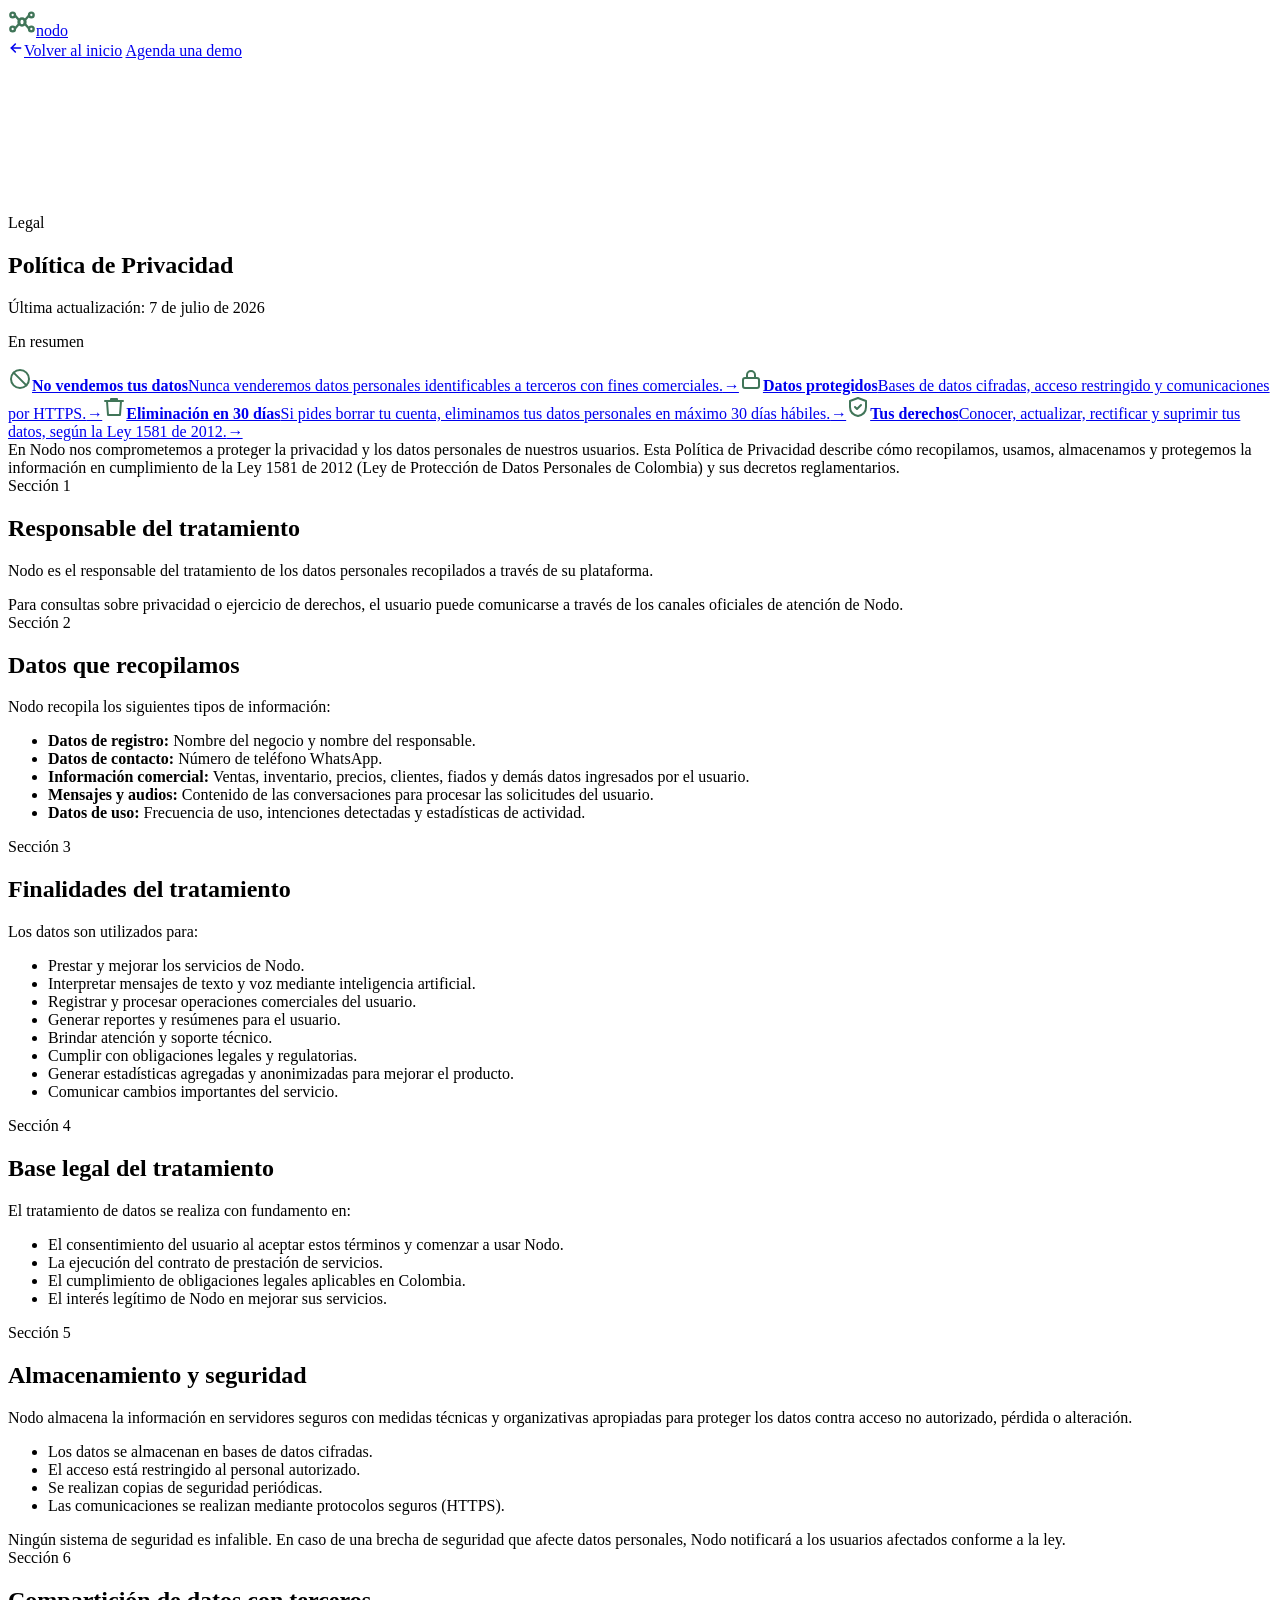
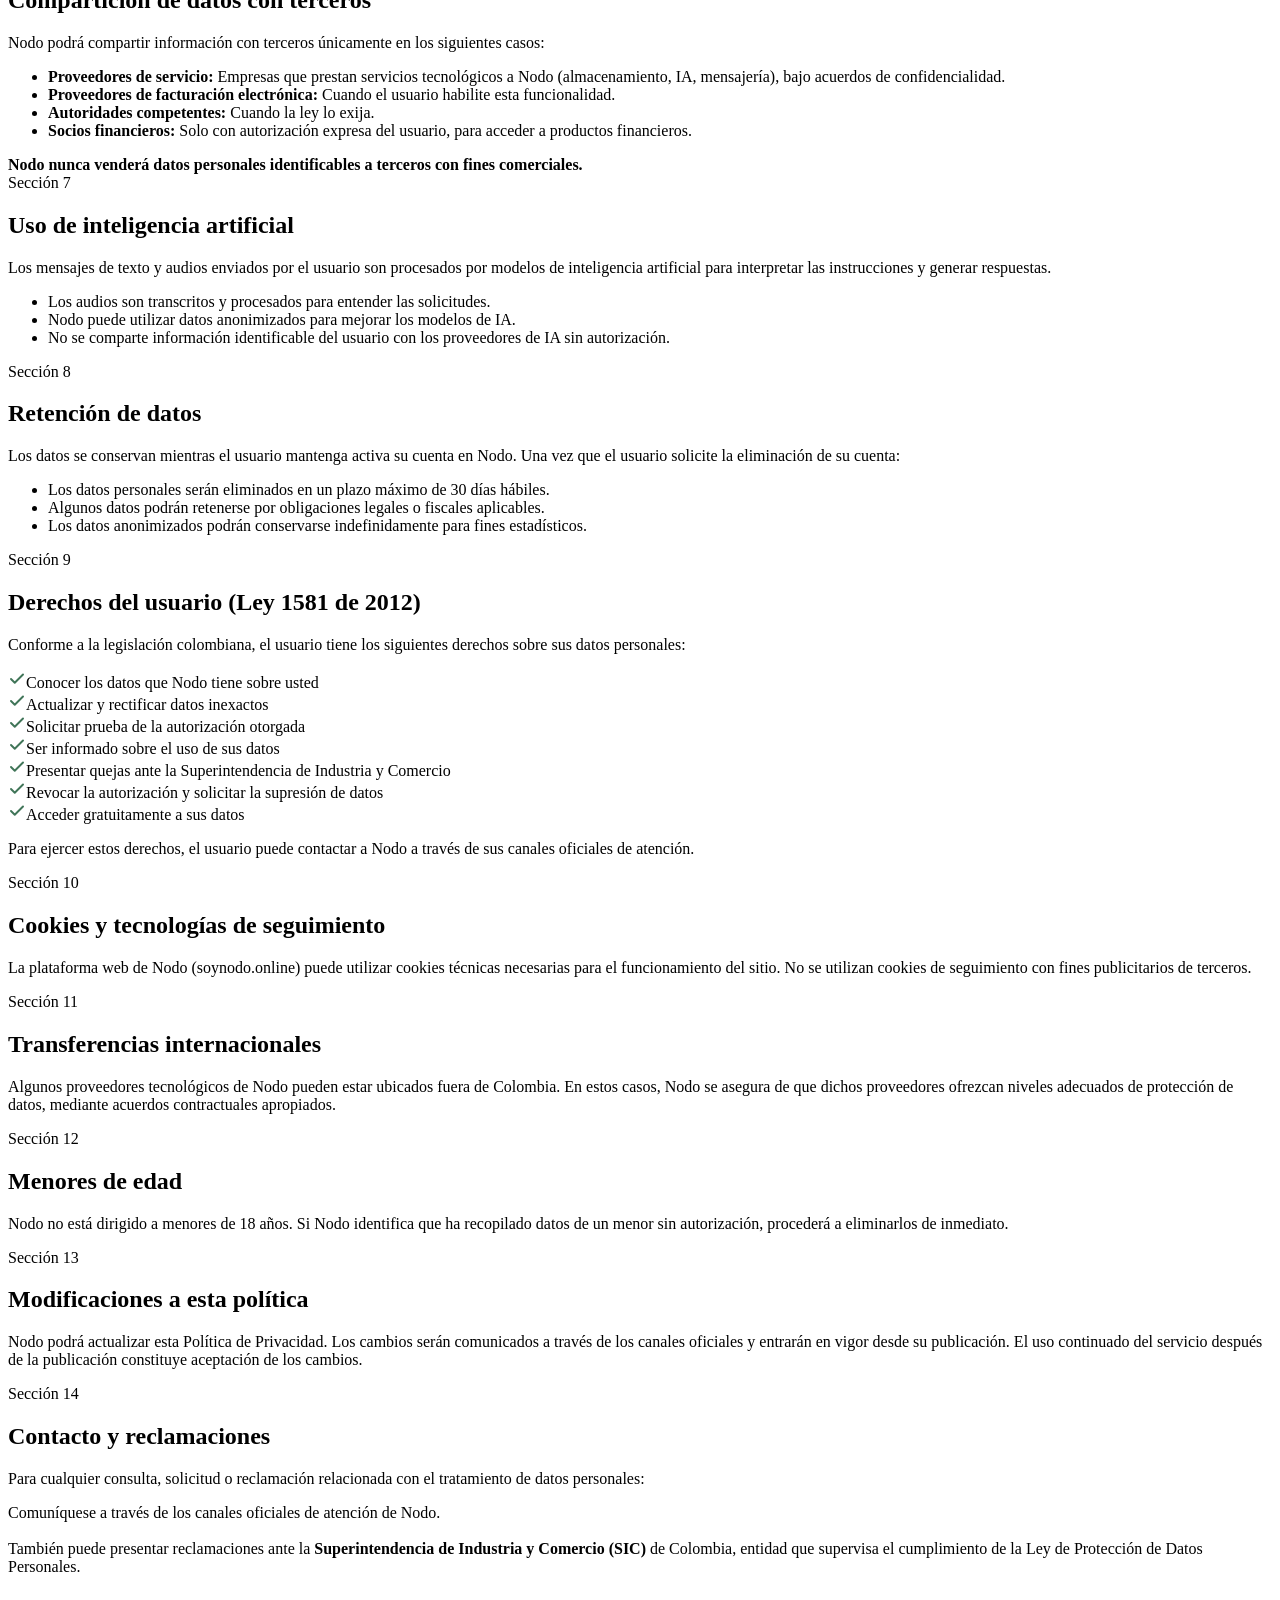
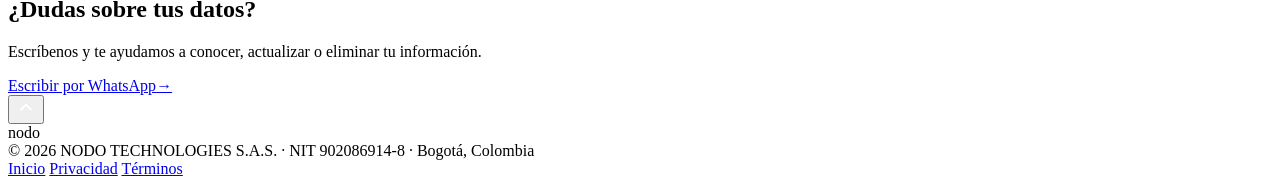
==== commit d6b75167: "Nueva versión de landing NODO actualizada" ====
--- a/privacidad.html
+++ b/privacidad.html
@@ -1,338 +1,217 @@
 <!DOCTYPE html>
-<html lang="es-CO">
+<html lang="es">
 <head>
 <meta charset="UTF-8">
 <meta name="viewport" content="width=device-width, initial-scale=1.0">
-<title>Política de Tratamiento de Datos Personales — NODO</title>
-<link rel="icon" type="image/svg+xml" href="/favicon.svg">
-<meta name="description" content="Política de Tratamiento de Datos Personales de Nodo, conforme a la Ley 1581 de 2012 de Colombia.">
+<title>Política de Privacidad — NODO</title>
+<meta name="description" content="Cómo recopilamos, usamos y protegemos tus datos personales en Nodo.">
+<link rel="icon" type="image/svg+xml" href="favicon.svg?v=3">
+<script>document.documentElement.classList.add('js')</script>
 <link rel="preconnect" href="https://fonts.googleapis.com">
 <link rel="preconnect" href="https://fonts.gstatic.com" crossorigin>
-<link href="https://fonts.googleapis.com/css2?family=Inter:wght@400;500;600;700;800;900&display=swap" rel="stylesheet">
-<style>
-*,*::before,*::after{box-sizing:border-box;margin:0;padding:0}
-:root{
-  --verde-hdr:#1A5C3A;--verde-main:#2B7A4B;
-  --negro:#0D0D0D;--gris:#555;--gris-lt:#F5F5F5;
-  --borde:#E0E0E0;--blanco:#FFFFFF;
-  --f:'Inter',sans-serif;
-}
-body{font-family:var(--f);color:var(--negro);background:var(--blanco);line-height:1.6;font-size:16px}
-nav{background:var(--verde-hdr);padding:0 24px}
-.nav-inner{max-width:860px;margin:0 auto;display:flex;align-items:center;justify-content:space-between;height:60px}
-.nav-logo{font-size:20px;font-weight:900;color:#fff;text-decoration:none}
-.nav-back{font-size:13px;color:rgba(255,255,255,.75);text-decoration:none;display:flex;align-items:center;gap:5px}
-.nav-back:hover{color:#fff}
-.hero{background:var(--verde-hdr);padding:40px 24px 48px;text-align:center}
-.hero h1{font-size:32px;font-weight:900;color:#fff;letter-spacing:-.5px;margin-bottom:8px}
-.hero p{font-size:14px;color:rgba(255,255,255,.6)}
-.content{max-width:760px;margin:0 auto;padding:48px 24px 80px}
-.content p{font-size:15px;color:#333;line-height:1.75;margin-bottom:12px}
-.content a{color:var(--verde-main)}
-.content h2{font-size:18px;font-weight:800;letter-spacing:-.2px;margin:44px 0 12px;padding-top:36px;border-top:1px solid var(--borde)}
-.content h2 .num{color:var(--verde-main);margin-right:6px}
-.content h3{font-size:15px;font-weight:700;margin:24px 0 8px}
-.content ul,.content ol{margin:0 0 14px;padding-left:22px}
-.content li{font-size:15px;color:#333;line-height:1.65;margin-bottom:8px}
-.guia{background:var(--gris-lt);border-radius:12px;padding:24px;margin-bottom:8px}
-.guia p:last-child{margin-bottom:0}
-.destacado{background:var(--gris-lt);border-left:3px solid var(--verde-main);border-radius:0 8px 8px 0;padding:14px 18px;margin:12px 0 16px}
-.destacado p{font-size:14px;color:#444;line-height:1.65}
-.destacado p:last-child{margin-bottom:0}
-.tabla-envoltura{overflow-x:auto;margin:0 0 18px}
-table{width:100%;border-collapse:collapse;font-size:14px;min-width:19rem}
-th,td{text-align:left;vertical-align:top;padding:10px 12px 10px 0;border-bottom:1px solid var(--borde);color:#333}
-th{font-size:12px;font-weight:700;color:var(--gris);text-transform:uppercase;letter-spacing:.6px}
-tbody th[scope="row"]{text-transform:none;letter-spacing:0;font-size:14px;white-space:nowrap;padding-right:16px}
-.plazo{font-weight:700;white-space:nowrap}
-.pie-legal{margin-top:48px;padding-top:24px;border-top:1px solid var(--borde)}
-.pie-legal p{font-size:13px;color:var(--gris);margin-bottom:4px}
-footer{background:var(--verde-hdr);padding:24px;text-align:center}
-footer p{font-size:13px;color:rgba(255,255,255,.5)}
-footer a{color:rgba(255,255,255,.7);text-decoration:none}
-footer a:hover{color:#fff}
-</style>
+<link href="https://fonts.googleapis.com/css2?family=Bricolage+Grotesque:opsz,wght@12..96,600;12..96,800&family=Figtree:wght@400;500;600;700&display=swap" rel="stylesheet">
+<link rel="stylesheet" href="legal.css">
 </head>
 <body>
-
-<nav>
-  <div class="nav-inner">
-    <a href="index.html" class="nav-logo">nodo</a>
-    <a href="index.html" class="nav-back">← Volver al inicio</a>
-  </div>
-</nav>
-
-<div class="hero">
-  <h1>Política de Tratamiento de Datos Personales</h1>
-  <p>Versión 1.0 · Vigente desde el 8 de octubre de 2026<br>Ley 1581 de 2012 y Decreto 1074 de 2015 (Colombia)</p>
+<div class="progress" id="progress" aria-hidden="true"></div>
+
+<header class="nav" id="nav">
+  <div class="nav-in">
+    <a href="index.html" class="logo" aria-label="Nodo, inicio"><svg width="28" height="28" viewBox="0 0 24 24" fill="none" stroke="#407558" stroke-width="2" stroke-linecap="round" aria-hidden="true"><circle class="core" cx="12" cy="12" r="3"/><circle cx="4" cy="6" r="2"/><circle cx="20" cy="6" r="2"/><circle cx="4" cy="18" r="2"/><circle cx="20" cy="18" r="2"/><line x1="6" y1="6.5" x2="10" y2="11"/><line x1="18" y1="6.5" x2="14" y2="11"/><line x1="6" y1="17.5" x2="10" y2="13"/><line x1="18" y1="17.5" x2="14" y2="13"/></svg>nodo</a>
+    <div class="nav-r">
+      <a href="index.html" class="back"><svg width="16" height="16" viewBox="0 0 24 24" fill="none" stroke="currentColor" stroke-width="2.4" stroke-linecap="round" stroke-linejoin="round" aria-hidden="true"><line x1="19" y1="12" x2="5" y2="12"/><polyline points="11 18 5 12 11 6"/></svg>Volver al inicio</a>
+      <a class="btn" href="index.html#demo">Agenda una demo</a>
+    </div>
+  </div>
+</header>
+
+<section class="lhero">
+  <canvas class="net" id="net" aria-hidden="true"></canvas>
+  <div class="w">
+    <span class="kicker"><i aria-hidden="true"></i>Legal</span>
+    <h1 id="lTitle">Política de Privacidad</h1>
+    <p>Última actualización: 7 de julio de 2026</p>
+  </div>
+</section>
+
+<section class="resumen" aria-label="Resumen de la política">
+  <div class="w">
+    <p class="rlabel">En resumen</p>
+    <div class="rgrid"><a class="rcard" style="--i:0" href="#s6"><span class="rico"><svg width="24" height="24" viewBox="0 0 24 24" fill="none" stroke="#407558" stroke-width="2" stroke-linecap="round" stroke-linejoin="round" aria-hidden="true"><circle cx="12" cy="12" r="9"/><line x1="5.6" y1="5.6" x2="18.4" y2="18.4"/></svg></span><b>No vendemos tus datos</b><span>Nunca venderemos datos personales identificables a terceros con fines comerciales.</span><i class="go" aria-hidden="true">→</i></a><a class="rcard" style="--i:1" href="#s5"><span class="rico"><svg width="24" height="24" viewBox="0 0 24 24" fill="none" stroke="#407558" stroke-width="2" stroke-linecap="round" stroke-linejoin="round" aria-hidden="true"><rect x="4" y="11" width="16" height="10" rx="2"/><path d="M8 11V8a4 4 0 0 1 8 0v3"/></svg></span><b>Datos protegidos</b><span>Bases de datos cifradas, acceso restringido y comunicaciones por HTTPS.</span><i class="go" aria-hidden="true">→</i></a><a class="rcard" style="--i:2" href="#s8"><span class="rico"><svg width="24" height="24" viewBox="0 0 24 24" fill="none" stroke="#407558" stroke-width="2" stroke-linecap="round" stroke-linejoin="round" aria-hidden="true"><polyline points="3 6 5 6 21 6"/><path d="M19 6l-1 14H6L5 6"/><path d="M9 6V4h6v2"/></svg></span><b>Eliminación en 30 días</b><span>Si pides borrar tu cuenta, eliminamos tus datos personales en máximo 30 días hábiles.</span><i class="go" aria-hidden="true">→</i></a><a class="rcard" style="--i:3" href="#s9"><span class="rico"><svg width="24" height="24" viewBox="0 0 24 24" fill="none" stroke="#407558" stroke-width="2" stroke-linecap="round" stroke-linejoin="round" aria-hidden="true"><path d="M12 3l8 3v6c0 5-3.5 8-8 9-4.5-1-8-4-8-9V6z"/><polyline points="9 12 11 14 15 10"/></svg></span><b>Tus derechos</b><span>Conocer, actualizar, rectificar y suprimir tus datos, según la Ley 1581 de 2012.</span><i class="go" aria-hidden="true">→</i></a></div>
+  </div>
+</section>
+
+<main class="lbody">
+<div class="content">
+
+  <div class="intro">
+    En Nodo nos comprometemos a proteger la privacidad y los datos personales de nuestros usuarios. Esta Política de Privacidad describe cómo recopilamos, usamos, almacenamos y protegemos la información en cumplimiento de la Ley 1581 de 2012 (Ley de Protección de Datos Personales de Colombia) y sus decretos reglamentarios.
+  </div>
+
+  <div class="art" id="s1">
+    <div class="art-num">Sección 1</div>
+    <h2>Responsable del tratamiento</h2>
+    <p>Nodo es el responsable del tratamiento de los datos personales recopilados a través de su plataforma.</p>
+    <div class="art-dest">Para consultas sobre privacidad o ejercicio de derechos, el usuario puede comunicarse a través de los canales oficiales de atención de Nodo.</div>
+  </div>
+
+  <div class="art" id="s2">
+    <div class="art-num">Sección 2</div>
+    <h2>Datos que recopilamos</h2>
+    <p>Nodo recopila los siguientes tipos de información:</p>
+    <ul>
+      <li><strong>Datos de registro:</strong> Nombre del negocio y nombre del responsable.</li>
+      <li><strong>Datos de contacto:</strong> Número de teléfono WhatsApp.</li>
+      <li><strong>Información comercial:</strong> Ventas, inventario, precios, clientes, fiados y demás datos ingresados por el usuario.</li>
+      <li><strong>Mensajes y audios:</strong> Contenido de las conversaciones para procesar las solicitudes del usuario.</li>
+      <li><strong>Datos de uso:</strong> Frecuencia de uso, intenciones detectadas y estadísticas de actividad.</li>
+    </ul>
+  </div>
+
+  <div class="art" id="s3">
+    <div class="art-num">Sección 3</div>
+    <h2>Finalidades del tratamiento</h2>
+    <p>Los datos son utilizados para:</p>
+    <ul>
+      <li>Prestar y mejorar los servicios de Nodo.</li>
+      <li>Interpretar mensajes de texto y voz mediante inteligencia artificial.</li>
+      <li>Registrar y procesar operaciones comerciales del usuario.</li>
+      <li>Generar reportes y resúmenes para el usuario.</li>
+      <li>Brindar atención y soporte técnico.</li>
+      <li>Cumplir con obligaciones legales y regulatorias.</li>
+      <li>Generar estadísticas agregadas y anonimizadas para mejorar el producto.</li>
+      <li>Comunicar cambios importantes del servicio.</li>
+    </ul>
+  </div>
+
+  <div class="art" id="s4">
+    <div class="art-num">Sección 4</div>
+    <h2>Base legal del tratamiento</h2>
+    <p>El tratamiento de datos se realiza con fundamento en:</p>
+    <ul>
+      <li>El consentimiento del usuario al aceptar estos términos y comenzar a usar Nodo.</li>
+      <li>La ejecución del contrato de prestación de servicios.</li>
+      <li>El cumplimiento de obligaciones legales aplicables en Colombia.</li>
+      <li>El interés legítimo de Nodo en mejorar sus servicios.</li>
+    </ul>
+  </div>
+
+  <div class="art" id="s5">
+    <div class="art-num">Sección 5</div>
+    <h2>Almacenamiento y seguridad</h2>
+    <p>Nodo almacena la información en servidores seguros con medidas técnicas y organizativas apropiadas para proteger los datos contra acceso no autorizado, pérdida o alteración.</p>
+    <ul>
+      <li>Los datos se almacenan en bases de datos cifradas.</li>
+      <li>El acceso está restringido al personal autorizado.</li>
+      <li>Se realizan copias de seguridad periódicas.</li>
+      <li>Las comunicaciones se realizan mediante protocolos seguros (HTTPS).</li>
+    </ul>
+    <div class="art-dest">Ningún sistema de seguridad es infalible. En caso de una brecha de seguridad que afecte datos personales, Nodo notificará a los usuarios afectados conforme a la ley.</div>
+  </div>
+
+  <div class="art" id="s6">
+    <div class="art-num">Sección 6</div>
+    <h2>Compartición de datos con terceros</h2>
+    <p>Nodo podrá compartir información con terceros únicamente en los siguientes casos:</p>
+    <ul>
+      <li><strong>Proveedores de servicio:</strong> Empresas que prestan servicios tecnológicos a Nodo (almacenamiento, IA, mensajería), bajo acuerdos de confidencialidad.</li>
+      <li><strong>Proveedores de facturación electrónica:</strong> Cuando el usuario habilite esta funcionalidad.</li>
+      <li><strong>Autoridades competentes:</strong> Cuando la ley lo exija.</li>
+      <li><strong>Socios financieros:</strong> Solo con autorización expresa del usuario, para acceder a productos financieros.</li>
+    </ul>
+    <div class="art-dest"><strong>Nodo nunca venderá datos personales identificables a terceros con fines comerciales.</strong></div>
+  </div>
+
+  <div class="art" id="s7">
+    <div class="art-num">Sección 7</div>
+    <h2>Uso de inteligencia artificial</h2>
+    <p>Los mensajes de texto y audios enviados por el usuario son procesados por modelos de inteligencia artificial para interpretar las instrucciones y generar respuestas.</p>
+    <ul>
+      <li>Los audios son transcritos y procesados para entender las solicitudes.</li>
+      <li>Nodo puede utilizar datos anonimizados para mejorar los modelos de IA.</li>
+      <li>No se comparte información identificable del usuario con los proveedores de IA sin autorización.</li>
+    </ul>
+  </div>
+
+  <div class="art" id="s8">
+    <div class="art-num">Sección 8</div>
+    <h2>Retención de datos</h2>
+    <p>Los datos se conservan mientras el usuario mantenga activa su cuenta en Nodo. Una vez que el usuario solicite la eliminación de su cuenta:</p>
+    <ul>
+      <li>Los datos personales serán eliminados en un plazo máximo de 30 días hábiles.</li>
+      <li>Algunos datos podrán retenerse por obligaciones legales o fiscales aplicables.</li>
+      <li>Los datos anonimizados podrán conservarse indefinidamente para fines estadísticos.</li>
+    </ul>
+  </div>
+
+  <div class="art" id="s9">
+    <div class="art-num">Sección 9</div>
+    <h2>Derechos del usuario (Ley 1581 de 2012)</h2>
+    <p>Conforme a la legislación colombiana, el usuario tiene los siguientes derechos sobre sus datos personales:</p>
+    <div class="derechos"><div class="tag-derechos"><svg width="18" height="18" viewBox="0 0 24 24" fill="none" stroke="#407558" stroke-width="2.6" stroke-linecap="round" stroke-linejoin="round" aria-hidden="true"><polyline points="20 6 9 17 4 12"/></svg>Conocer los datos que Nodo tiene sobre usted</div><div class="tag-derechos"><svg width="18" height="18" viewBox="0 0 24 24" fill="none" stroke="#407558" stroke-width="2.6" stroke-linecap="round" stroke-linejoin="round" aria-hidden="true"><polyline points="20 6 9 17 4 12"/></svg>Actualizar y rectificar datos inexactos</div><div class="tag-derechos"><svg width="18" height="18" viewBox="0 0 24 24" fill="none" stroke="#407558" stroke-width="2.6" stroke-linecap="round" stroke-linejoin="round" aria-hidden="true"><polyline points="20 6 9 17 4 12"/></svg>Solicitar prueba de la autorización otorgada</div><div class="tag-derechos"><svg width="18" height="18" viewBox="0 0 24 24" fill="none" stroke="#407558" stroke-width="2.6" stroke-linecap="round" stroke-linejoin="round" aria-hidden="true"><polyline points="20 6 9 17 4 12"/></svg>Ser informado sobre el uso de sus datos</div><div class="tag-derechos"><svg width="18" height="18" viewBox="0 0 24 24" fill="none" stroke="#407558" stroke-width="2.6" stroke-linecap="round" stroke-linejoin="round" aria-hidden="true"><polyline points="20 6 9 17 4 12"/></svg>Presentar quejas ante la Superintendencia de Industria y Comercio</div><div class="tag-derechos"><svg width="18" height="18" viewBox="0 0 24 24" fill="none" stroke="#407558" stroke-width="2.6" stroke-linecap="round" stroke-linejoin="round" aria-hidden="true"><polyline points="20 6 9 17 4 12"/></svg>Revocar la autorización y solicitar la supresión de datos</div><div class="tag-derechos"><svg width="18" height="18" viewBox="0 0 24 24" fill="none" stroke="#407558" stroke-width="2.6" stroke-linecap="round" stroke-linejoin="round" aria-hidden="true"><polyline points="20 6 9 17 4 12"/></svg>Acceder gratuitamente a sus datos</div></div>
+    <p style="margin-top:16px">Para ejercer estos derechos, el usuario puede contactar a Nodo a través de sus canales oficiales de atención.</p>
+  </div>
+
+  <div class="art" id="s10">
+    <div class="art-num">Sección 10</div>
+    <h2>Cookies y tecnologías de seguimiento</h2>
+    <p>La plataforma web de Nodo (soynodo.online) puede utilizar cookies técnicas necesarias para el funcionamiento del sitio. No se utilizan cookies de seguimiento con fines publicitarios de terceros.</p>
+  </div>
+
+  <div class="art" id="s11">
+    <div class="art-num">Sección 11</div>
+    <h2>Transferencias internacionales</h2>
+    <p>Algunos proveedores tecnológicos de Nodo pueden estar ubicados fuera de Colombia. En estos casos, Nodo se asegura de que dichos proveedores ofrezcan niveles adecuados de protección de datos, mediante acuerdos contractuales apropiados.</p>
+  </div>
+
+  <div class="art" id="s12">
+    <div class="art-num">Sección 12</div>
+    <h2>Menores de edad</h2>
+    <p>Nodo no está dirigido a menores de 18 años. Si Nodo identifica que ha recopilado datos de un menor sin autorización, procederá a eliminarlos de inmediato.</p>
+  </div>
+
+  <div class="art" id="s13">
+    <div class="art-num">Sección 13</div>
+    <h2>Modificaciones a esta política</h2>
+    <p>Nodo podrá actualizar esta Política de Privacidad. Los cambios serán comunicados a través de los canales oficiales y entrarán en vigor desde su publicación. El uso continuado del servicio después de la publicación constituye aceptación de los cambios.</p>
+  </div>
+
+  <div class="art" id="s14">
+    <div class="art-num">Sección 14</div>
+    <h2>Contacto y reclamaciones</h2>
+    <p>Para cualquier consulta, solicitud o reclamación relacionada con el tratamiento de datos personales:</p>
+    <div class="art-dest">
+      Comuníquese a través de los canales oficiales de atención de Nodo.<br><br>
+      También puede presentar reclamaciones ante la <strong>Superintendencia de Industria y Comercio (SIC)</strong> de Colombia, entidad que supervisa el cumplimiento de la Ley de Protección de Datos Personales.
+    </div>
+  </div>
+
+
+  <aside class="cta-priv rv-cta">
+    <div>
+      <h2>¿Dudas sobre tus datos?</h2>
+      <p>Escríbenos y te ayudamos a conocer, actualizar o eliminar tu información.</p>
+    </div>
+    <a class="btn" href="https://wa.me/573115633264" data-wa="Hola, tengo una consulta sobre el tratamiento de mis datos personales en Nodo." target="_blank" rel="noopener">Escribir por WhatsApp<span class="arr" aria-hidden="true">→</span></a>
+  </aside>
 </div>
-
-<div class="content">
-
-<div class="guia">
-  <p><strong>En resumen.</strong> Nodo le ayuda a manejar las ventas de su negocio por WhatsApp. Para eso guardamos su número, su nombre, su rol en el negocio y lo que escribe en la conversación.</p>
-  <p>No vendemos sus datos ni los usamos para publicidad. Puede pedir que se los mostremos, que los corrijamos o que los borremos escribiendo a <a href="mailto:contacto@soynodo.online">contacto@soynodo.online</a>.</p>
-  <p>Lo que sigue lo explica en detalle, y es el texto que vale.</p>
-</div>
-
-<h2 id="responsable"><span class="num">1.</span>Quién responde por sus datos</h2>
-
-<p>El Responsable del Tratamiento de sus datos personales es:</p>
-
-<div class="tabla-envoltura">
-<table>
-  <tbody>
-    <tr><th scope="row">Razón social</th><td>NODO TECHNOLOGIES S.A.S.</td></tr>
-    <tr><th scope="row">NIT</th><td>902086914-8</td></tr>
-    <tr><th scope="row">Domicilio</th><td>Carrera 80D # 7B-83, Bogotá, D.C., Colombia</td></tr>
-    <tr><th scope="row">Correo</th><td><a href="mailto:contacto@soynodo.online">contacto@soynodo.online</a></td></tr>
-    <tr><th scope="row">Teléfono</th><td>+57 311 563 3264</td></tr>
-  </tbody>
-</table>
-</div>
-
-<p>En adelante nos referimos a esa sociedad como <strong>Nodo</strong>. Ese correo y ese teléfono son el canal para cualquier petición, consulta o reclamo sobre datos personales. No hay otro, y no hace falta otro.</p>
-
-<h3>Y el negocio donde usted trabaja</h3>
-
-<p>Nodo presta el servicio a comercios. Cada comercio decide a quién da de alta en su equipo y para qué usa la información de su propia operación: su inventario, sus ventas, su caja. Respecto de esa información, el comercio también responde por lo que hace con ella, y Nodo la trata por su cuenta y siguiendo sus instrucciones.</p>
-
-<p>Eso no le crea a usted ningún trámite extra. <strong>Si quiere ejercer cualquiera de sus derechos, escríbale a Nodo al correo de arriba.</strong> Nosotros le respondemos y, si hay que coordinar algo con el comercio, lo coordinamos nosotros.</p>
-
-<h2 id="origen"><span class="num">2.</span>De dónde salen los datos que tenemos</h2>
-
-<p>De tres sitios, y de ninguno más:</p>
-
-<ol>
-  <li><strong>De usted</strong>, por lo que escribe o dicta en la conversación de WhatsApp con Nodo.</li>
-  <li><strong>Del dueño del negocio</strong>, cuando pide que se dé de alta a alguien de su equipo y entrega su nombre, su número y su rol.</li>
-  <li><strong>De la operación misma</strong>: las ventas que se registran, los pagos que se confirman, los cierres de caja que se hacen.</li>
-</ol>
-
-<p>Nodo no compra bases de datos, no toma datos de redes sociales y no cruza su información con fuentes externas.</p>
-
-<h2 id="datos"><span class="num">3.</span>Qué datos tratamos</h2>
-
-<div class="tabla-envoltura">
-<table>
-  <thead>
-    <tr><th scope="col">Dato</th><th scope="col">De dónde sale</th></tr>
-  </thead>
-  <tbody>
-    <tr><td>Número de teléfono de WhatsApp</td><td>Del alta en el negocio, y de cada mensaje que llega a nuestro número</td></tr>
-    <tr><td>Nombre y rol en el negocio: dueño, vendedor o cajero</td><td>Del alta</td></tr>
-    <tr><td>Nombre del negocio y su identificación tributaria</td><td>Del alta del comercio</td></tr>
-    <tr><td>El texto de los mensajes de la conversación, en los dos sentidos</td><td>De la conversación de WhatsApp</td></tr>
-    <tr><td>La transcripción de las notas de voz</td><td>De la conversación de WhatsApp</td></tr>
-    <tr><td>Ventas, productos, precios, pagos y cierres de caja, con quién los registró y cuándo</td><td>De la operación</td></tr>
-    <tr><td>Registro de los ingresos diarios al sistema: cuándo, desde qué número, si el código fue correcto</td><td>De la autenticación diaria</td></tr>
-    <tr><td>Bitácora de auditoría de las acciones importantes</td><td>Del uso del sistema</td></tr>
-    <tr><td>El aviso técnico que envía la pasarela de pagos cuando un cobro se paga</td><td>De la pasarela de pagos</td></tr>
-  </tbody>
-</table>
-</div>
-
-<div class="destacado">
-  <p><strong>El archivo de audio de las notas de voz no se guarda.</strong> Se transcribe a texto y el audio se descarta. Lo que queda es el texto.</p>
-</div>
-
-<p>Una venta en Nodo <strong>no registra a quién se le vendió</strong>: no guardamos nombre, cédula, teléfono ni dirección de los clientes del negocio. Tampoco pedimos el número de cédula de los empleados, ni su dirección, ni datos bancarios personales, ni fotos de documentos.</p>
-
-<h2 id="finalidades"><span class="num">4.</span>Para qué los usamos</h2>
-
-<p>Para estas finalidades y para ninguna otra:</p>
-
-<ol>
-  <li><strong>Saber quién escribe</strong> y verificar que está autorizado a operar en ese negocio, con la autenticación diaria.</li>
-  <li><strong>Registrar y coordinar la operación</strong>: ventas, inventario, pagos y cierre de caja.</li>
-  <li><strong>Generar el cobro electrónico</strong> a través de la pasarela de pagos y confirmar que el pago llegó.</li>
-  <li><strong>Responderle por WhatsApp</strong>: las respuestas de la conversación, los tickets, los avisos de apertura y cierre de caja y los recordatorios de la operación.</li>
-  <li><strong>Atender el soporte</strong> cuando usted escribe porque algo no funcionó.</li>
-  <li><strong>Dejar rastro de quién hizo qué</strong>, para poder resolver un reclamo o corregir un error sin tener que adivinar.</li>
-  <li><strong>Proteger el servicio</strong>: detectar y frenar intentos de acceso no autorizado.</li>
-  <li><strong>Mejorar la comprensión del producto.</strong> Cuando Nodo no entiende algo que usted escribió, ese texto sirve para que la próxima vez lo entienda. Para ese uso el texto <strong>se separa de su número y de su nombre</strong>.</li>
-  <li><strong>Cumplir la ley</strong> y las obligaciones del contrato con el comercio.</li>
-</ol>
-
-<div class="destacado">
-  <p><strong>Nodo no vende, arrienda ni cede sus datos.</strong> No los usa para publicidad propia ni de nadie más, y no los entrega a nadie fuera de los proveedores de la sección 10 o de una autoridad que los pida teniendo competencia para hacerlo.</p>
-</div>
-
-<h2 id="sensibles"><span class="num">5.</span>Datos que no pedimos</h2>
-
-<p>Nodo <strong>no pide datos sensibles</strong>: ni de salud, ni origen racial o étnico, ni convicciones religiosas o filosóficas, ni orientación política, ni pertenencia a sindicatos, ni datos de la vida sexual, ni datos biométricos. El servicio funciona completo sin ninguno de ellos.</p>
-
-<p>Si alguno llega de todas formas por la conversación —una foto de una cédula, por ejemplo—, <strong>usted no está obligado a enviarlo</strong>, no le pedimos autorización para tratarlo, y se elimina al detectarlo.</p>
-
-<p><strong>Menores de edad.</strong> El servicio está dirigido a personas mayores de 18 años. Nodo no trata a sabiendas datos personales de niños, niñas y adolescentes. Si detectamos que un número corresponde a un menor de edad, se desactiva y sus datos se suprimen.</p>
-
-<h2 id="autorizacion"><span class="num">6.</span>Su autorización</h2>
-
-<p>Antes de empezar a tratar sus datos le enviamos por WhatsApp un aviso con el enlace a esta política y le pedimos que acepte. <strong>Mientras no acepte, Nodo no opera con su número</strong>: no registra ventas, no entrega el código del día y no hace nada más que repetirle el aviso.</p>
-
-<p>Cuando acepta, guardamos la fecha y la versión exacta de la política que aceptó. Eso es la prueba de su autorización, y usted puede pedirnos que se la mostremos.</p>
-
-<p>Su autorización cubre expresamente el envío de sus datos a los proveedores de la sección 10, incluidos los que están fuera de Colombia.</p>
-
-<p><strong>Puede revocarla en cualquier momento</strong> escribiendo al correo de la sección 1. Tenga en cuenta que sin su número y su nombre el servicio no puede identificarlo, así que revocar la autorización significa dejar de usar Nodo.</p>
-
-<h2 id="derechos"><span class="num">7.</span>Sus derechos</h2>
-
-<p>Como titular de sus datos personales, la Ley 1581 de 2012 le da estos derechos:</p>
-
-<ul>
-  <li><strong>Conocer, actualizar y rectificar</strong> sus datos. Aplica sobre todo a datos parciales, inexactos, incompletos, que induzcan a error, o cuyo tratamiento no haya autorizado.</li>
-  <li><strong>Pedir prueba de la autorización</strong> que nos dio.</li>
-  <li><strong>Ser informado</strong>, cuando lo pida, del uso que le hemos dado a sus datos.</li>
-  <li><strong>Presentar quejas ante la Superintendencia de Industria y Comercio</strong> por incumplimientos de la ley.</li>
-  <li><strong>Revocar la autorización o pedir que se supriman sus datos</strong>, cuando el tratamiento no respete los principios, derechos y garantías de la ley.</li>
-  <li><strong>Acceder gratis a sus datos.</strong> No cobramos por mostrarle lo que tenemos suyo, ni por corregirlo.</li>
-</ul>
-
-<h2 id="procedimiento"><span class="num">8.</span>Cómo ejercerlos</h2>
-
-<p>Escriba a <a href="mailto:contacto@soynodo.online">contacto@soynodo.online</a> desde cualquier correo, o al teléfono de la sección 1. Incluya su nombre, su número de WhatsApp, qué quiere —consultar, corregir, borrar o revocar— y cómo prefiere que le respondamos. Si pide una corrección, díganos qué dato está mal y cuál es el correcto.</p>
-
-<p>Quien atiende estas solicitudes es el <strong>responsable de protección de datos personales de NODO TECHNOLOGIES S.A.S.</strong>, en ese mismo correo.</p>
-
-<h3>Si es una consulta</h3>
-
-<p>Una consulta es pedir ver sus datos o saber cómo los usamos.</p>
-
-<div class="tabla-envoltura">
-<table>
-  <tbody>
-    <tr><td>Le respondemos en máximo</td><td class="plazo">10 días hábiles</td></tr>
-    <tr><td>Si no alcanzamos, le explicamos por qué y le damos fecha, que no pasará de</td><td class="plazo">5 días hábiles más</td></tr>
-  </tbody>
-</table>
-</div>
-
-<h3>Si es un reclamo</h3>
-
-<p>Un reclamo es pedir que corrijamos, actualicemos o borremos un dato, o advertir un posible incumplimiento.</p>
-
-<div class="tabla-envoltura">
-<table>
-  <tbody>
-    <tr><td>Marcamos el dato como <em>«reclamo en trámite»</em> dentro de</td><td class="plazo">2 días hábiles</td></tr>
-    <tr><td>Lo resolvemos en máximo</td><td class="plazo">15 días hábiles</td></tr>
-    <tr><td>Si no alcanzamos, le explicamos por qué y le damos fecha, que no pasará de</td><td class="plazo">8 días hábiles más</td></tr>
-    <tr><td>Si el reclamo llega incompleto, le pedimos lo que falta dentro de</td><td class="plazo">5 días</td></tr>
-  </tbody>
-</table>
-</div>
-
-<p>Si pasan dos meses desde que le pedimos la información que faltaba y no la recibimos, se entiende que desistió del reclamo.</p>
-
-<div class="destacado">
-  <p><strong>Antes de quejarse ante la Superintendencia de Industria y Comercio hay que agotar este trámite con nosotros.</strong> Lo exige el artículo 16 de la Ley 1581 de 2012. Si no quedó conforme con nuestra respuesta, o si no respondimos en los plazos de arriba, puede acudir a la SIC.</p>
-</div>
-
-<h2 id="retencion"><span class="num">9.</span>Cuánto tiempo guardamos cada cosa</h2>
-
-<div class="tabla-envoltura">
-<table>
-  <thead>
-    <tr><th scope="col">Qué</th><th scope="col">Hasta cuándo</th></tr>
-  </thead>
-  <tbody>
-    <tr>
-      <td>El contenido técnico crudo de los mensajes de WhatsApp y de los avisos de la pasarela de pagos, con sus metadatos</td>
-      <td>Se borra automáticamente a los <strong>90 días</strong>. Queda sólo el identificador del mensaje, para no procesar dos veces el mismo.</td>
-    </tr>
-    <tr>
-      <td>Su nombre, su número y su rol</td>
-      <td>Mientras su cuenta esté activa en el negocio. Al desactivarla, o si usted pide la supresión, se anonimizan.</td>
-    </tr>
-    <tr>
-      <td>El texto de la conversación</td>
-      <td>Mientras su cuenta esté activa. Al suprimir, se desliga de su identidad.</td>
-    </tr>
-    <tr>
-      <td>Las ventas, los pagos y los movimientos de inventario</td>
-      <td>Se conservan. Son el registro comercial del negocio y la ley obliga a guardarlo. Lo que se elimina es el vínculo con su identidad, no la operación.</td>
-    </tr>
-    <tr>
-      <td>El audio de las notas de voz</td>
-      <td>No se guarda en ningún momento.</td>
-    </tr>
-  </tbody>
-</table>
-</div>
-
-<div class="destacado">
-  <p><strong>Por qué no borramos las ventas.</strong> Una venta no es sólo un dato suyo: es el registro contable del negocio y la contraparte de un pago que alguien recibió. Borrarla descuadraría la caja de un día ya cerrado. Cuando usted pide la supresión, lo que hacemos es <strong>quitar su nombre y su número</strong> de esos registros, de modo que la operación siga cuadrando pero deje de estar asociada a usted.</p>
-</div>
-
-<h2 id="encargados"><span class="num">10.</span>Quién más toca los datos</h2>
-
-<p>Nodo se apoya en proveedores de tecnología que tratan datos por nuestra cuenta y siguiendo nuestras instrucciones. No pueden usarlos para fines propios.</p>
-
-<div class="tabla-envoltura">
-<table>
-  <thead>
-    <tr><th scope="col">Proveedor</th><th scope="col">Para qué</th><th scope="col">Dónde</th></tr>
-  </thead>
-  <tbody>
-    <tr><td>Meta Platforms, Inc.</td><td>WhatsApp, que es el canal por donde pasa toda la conversación</td><td>Estados Unidos</td></tr>
-    <tr><td>Supabase, Inc.</td><td>La base de datos donde vive la información</td><td>Estados Unidos (Norte de Virginia)</td></tr>
-    <tr><td>Groq, Inc.</td><td>Transcribir las notas de voz a texto</td><td>Estados Unidos</td></tr>
-    <tr><td>Firux Pay</td><td>Generar y confirmar los cobros electrónicos</td><td>Colombia</td></tr>
-    <tr><td>Proveedor de infraestructura en la nube</td><td>Correr la aplicación</td><td>Estados Unidos</td></tr>
-  </tbody>
-</table>
-</div>
-
-<h3>Transferencia internacional</h3>
-
-<p>Parte de esos proveedores están fuera de Colombia, así que sus datos salen del país. Eso está permitido por dos vías, y en el caso de Nodo se cumplen las dos:</p>
-
-<ul>
-  <li>La Superintendencia de Industria y Comercio mantiene una lista de países con un nivel adecuado de protección de datos, y <strong>Estados Unidos está en esa lista</strong> (Circular Externa 005 de 2017).</li>
-  <li>Además, <strong>su autorización cubre expresamente</strong> el envío de sus datos a estos proveedores, que es la excepción del artículo 26 de la Ley 1581 de 2012.</li>
-</ul>
-
-<p>Si en el futuro necesitamos un proveedor en un país que no esté en esa lista, se lo avisaremos y le pediremos autorización antes de hacerlo.</p>
-
-<h2 id="seguridad"><span class="num">11.</span>Cómo los cuidamos</h2>
-
-<p>Lo concreto, no promesas generales:</p>
-
-<ul>
-  <li><strong>Cada negocio sólo ve lo suyo</strong>, y eso lo impone la base de datos, no el código de la aplicación. Hay una prueba automática que lo verifica en cada cambio: intenta leer los datos de otro negocio y tiene que fallar.</li>
-  <li><strong>La aplicación corre con los permisos mínimos.</strong> Hay roles de base de datos separados, y el que usa la aplicación no puede borrar ni modificar la bitácora de auditoría ni los movimientos de inventario: sólo puede agregar.</li>
-  <li><strong>El código de ingreso diario no se guarda en claro</strong>, ni siquiera dentro de nuestra base de datos. Se guarda un resumen criptográfico, y la llave para calcularlo vive aparte de la base.</li>
-  <li><strong>Los mensajes que llegan se verifican por firma criptográfica</strong> antes de aceptarlos, tanto los de WhatsApp como los de la pasarela de pagos. Un mensaje que no venga firmado por quien dice venir se rechaza sin procesarlo.</li>
-  <li><strong>Las conexiones van cifradas</strong> en tránsito.</li>
-  <li><strong>Las acciones de soporte quedan registradas</strong> en la bitácora de auditoría, que es de sólo agregar. Y soporte no cambia nada por una petición que no venga del número registrado como dueño del negocio.</li>
-</ul>
-
-<p>Ninguna medida de seguridad es absoluta. Si ocurre un incidente que afecte sus datos personales, se lo informaremos y lo reportaremos a la Superintendencia de Industria y Comercio como exige la ley.</p>
-
-<h2 id="vigencia"><span class="num">12.</span>Vigencia</h2>
-
-<p><strong>Esta política rige desde el 8 de octubre de 2026</strong> y se mantiene mientras Nodo preste el servicio.</p>
-
-<p><strong>La base de datos tiene vigencia indefinida</strong>, en el sentido de que existe mientras subsistan las finalidades de la sección 4. Eso no quiere decir que sus datos se guarden para siempre: los plazos de cada dato son los de la sección 9, y usted puede pedir la supresión en cualquier momento.</p>
-
-<h2 id="cambios"><span class="num">13.</span>Cambios a esta política</h2>
-
-<p>Esta política tiene número de versión, y la de arriba es la <strong>1.0, del 8 de octubre de 2026</strong>.</p>
-
-<p>Cuando haya un <strong>cambio sustancial</strong> —una finalidad nueva, un proveedor nuevo en otro país, un cambio en los plazos de conservación— publicaremos la versión nueva en esta misma dirección, <strong>se lo avisaremos por WhatsApp antes de que entre a regir</strong> y le pediremos autorización sobre la versión nueva. Los cambios de redacción que no alteran nada de fondo se publican aquí sin más.</p>
-
-<p>Guardamos registro de qué versión aceptó cada persona y en qué fecha.</p>
-<div class="pie-legal"><p><strong>NODO TECHNOLOGIES S.A.S.</strong> — NIT 902086914-8</p>
-  <p>Carrera 80D # 7B-83, Bogotá, D.C., Colombia</p>
-  <p><a href="mailto:contacto@soynodo.online">contacto@soynodo.online</a> &middot; +57 311 563 3264</p>
-  <p>Política de Tratamiento de Datos Personales, versión 1.0 &middot; 8 de octubre de 2026</p></div>
-
-</div>
-
-<footer>
-  <p>© 2026 NODO · Bogotá, Colombia · <a href="index.html">soynodo.online</a> · <a href="terminos.html">Términos y Condiciones</a></p>
+</main>
+
+<button type="button" class="to-top" id="toTop" aria-label="Volver arriba">
+  <svg width="20" height="20" viewBox="0 0 24 24" fill="none" stroke="#fff" stroke-width="2.4" stroke-linecap="round" stroke-linejoin="round" aria-hidden="true"><polyline points="6 14 12 8 18 14"/></svg>
+</button>
+
+<footer class="foot">
+  <div class="w">
+    <div><span class="foot-logo">nodo</span><br>© 2026 NODO TECHNOLOGIES S.A.S. · NIT 902086914-8 · Bogotá, Colombia</div>
+    <div class="foot-links">
+      <a href="index.html">Inicio</a>
+      <a href="privacidad.html" aria-current="page">Privacidad</a>
+      <a href="terminos.html">Términos</a>
+    </div>
+  </div>
 </footer>
 
+<script src="legal.js"></script>
 </body>
 </html>
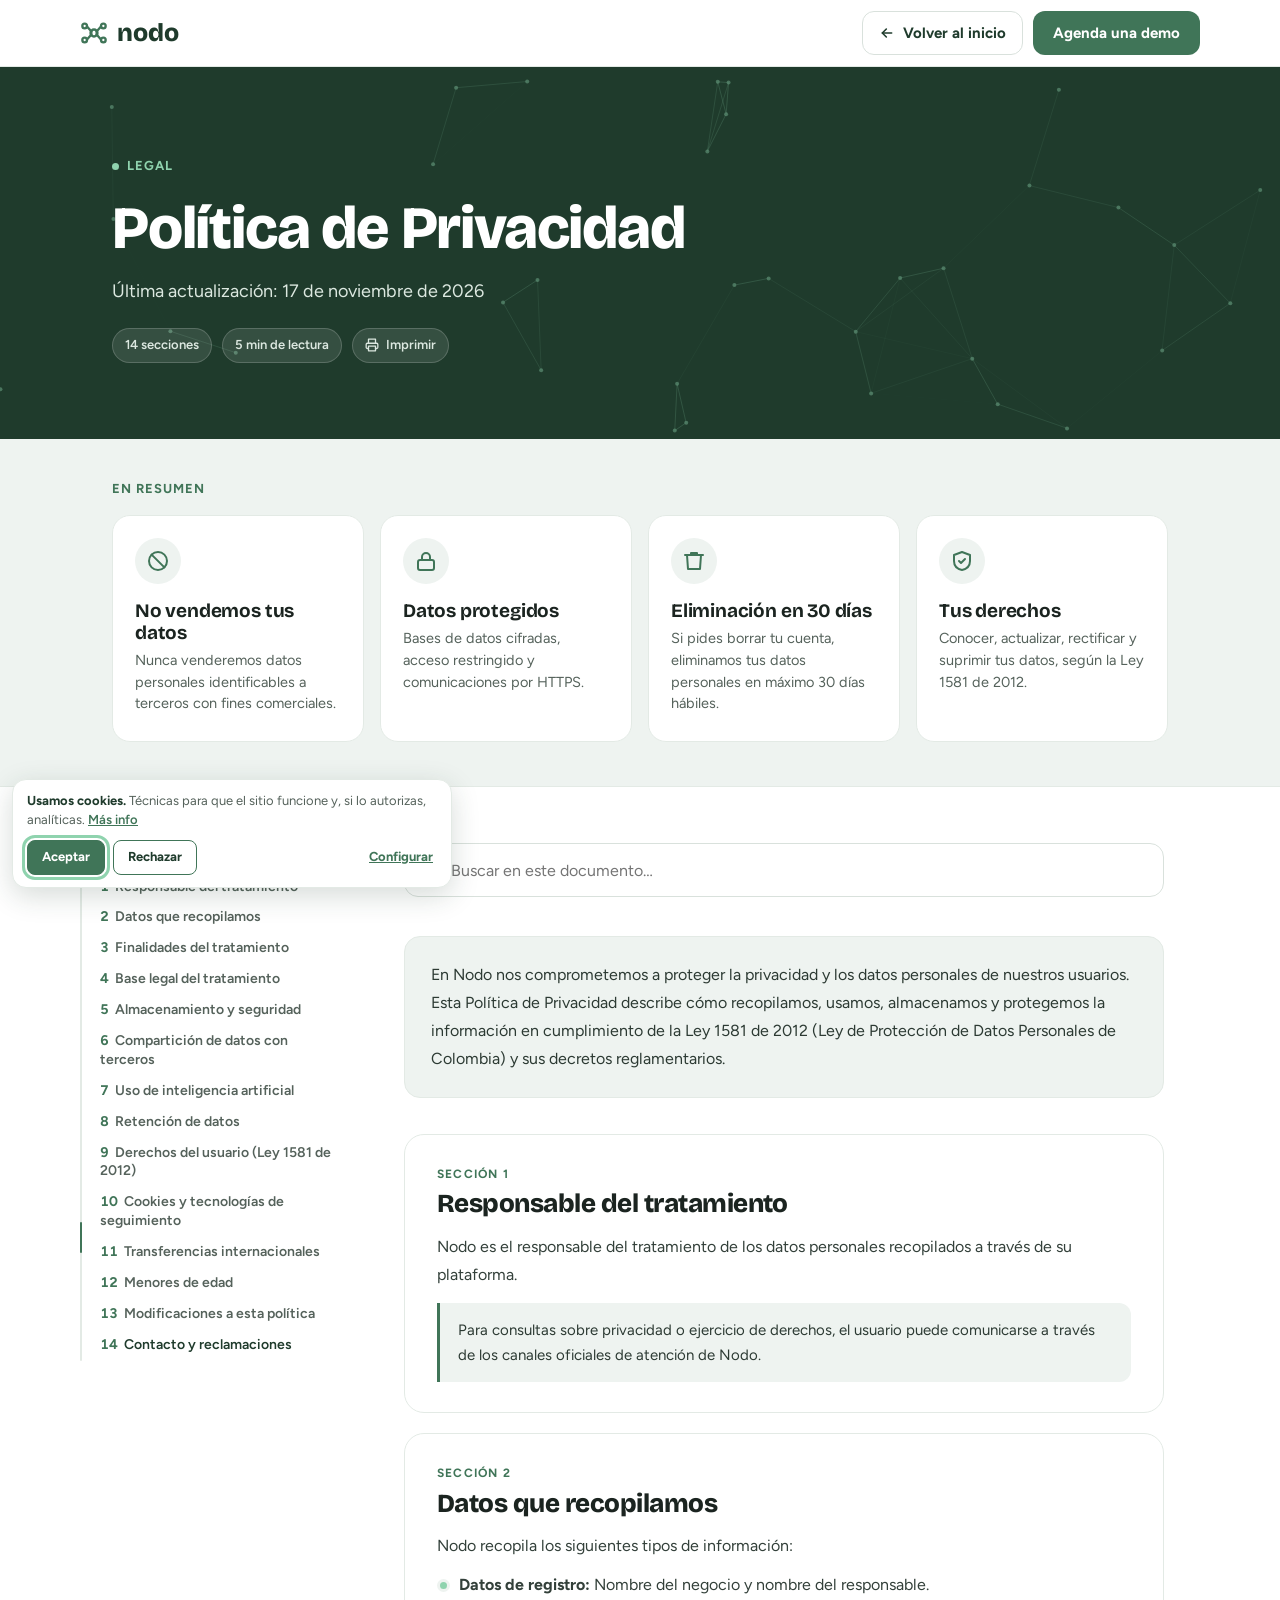
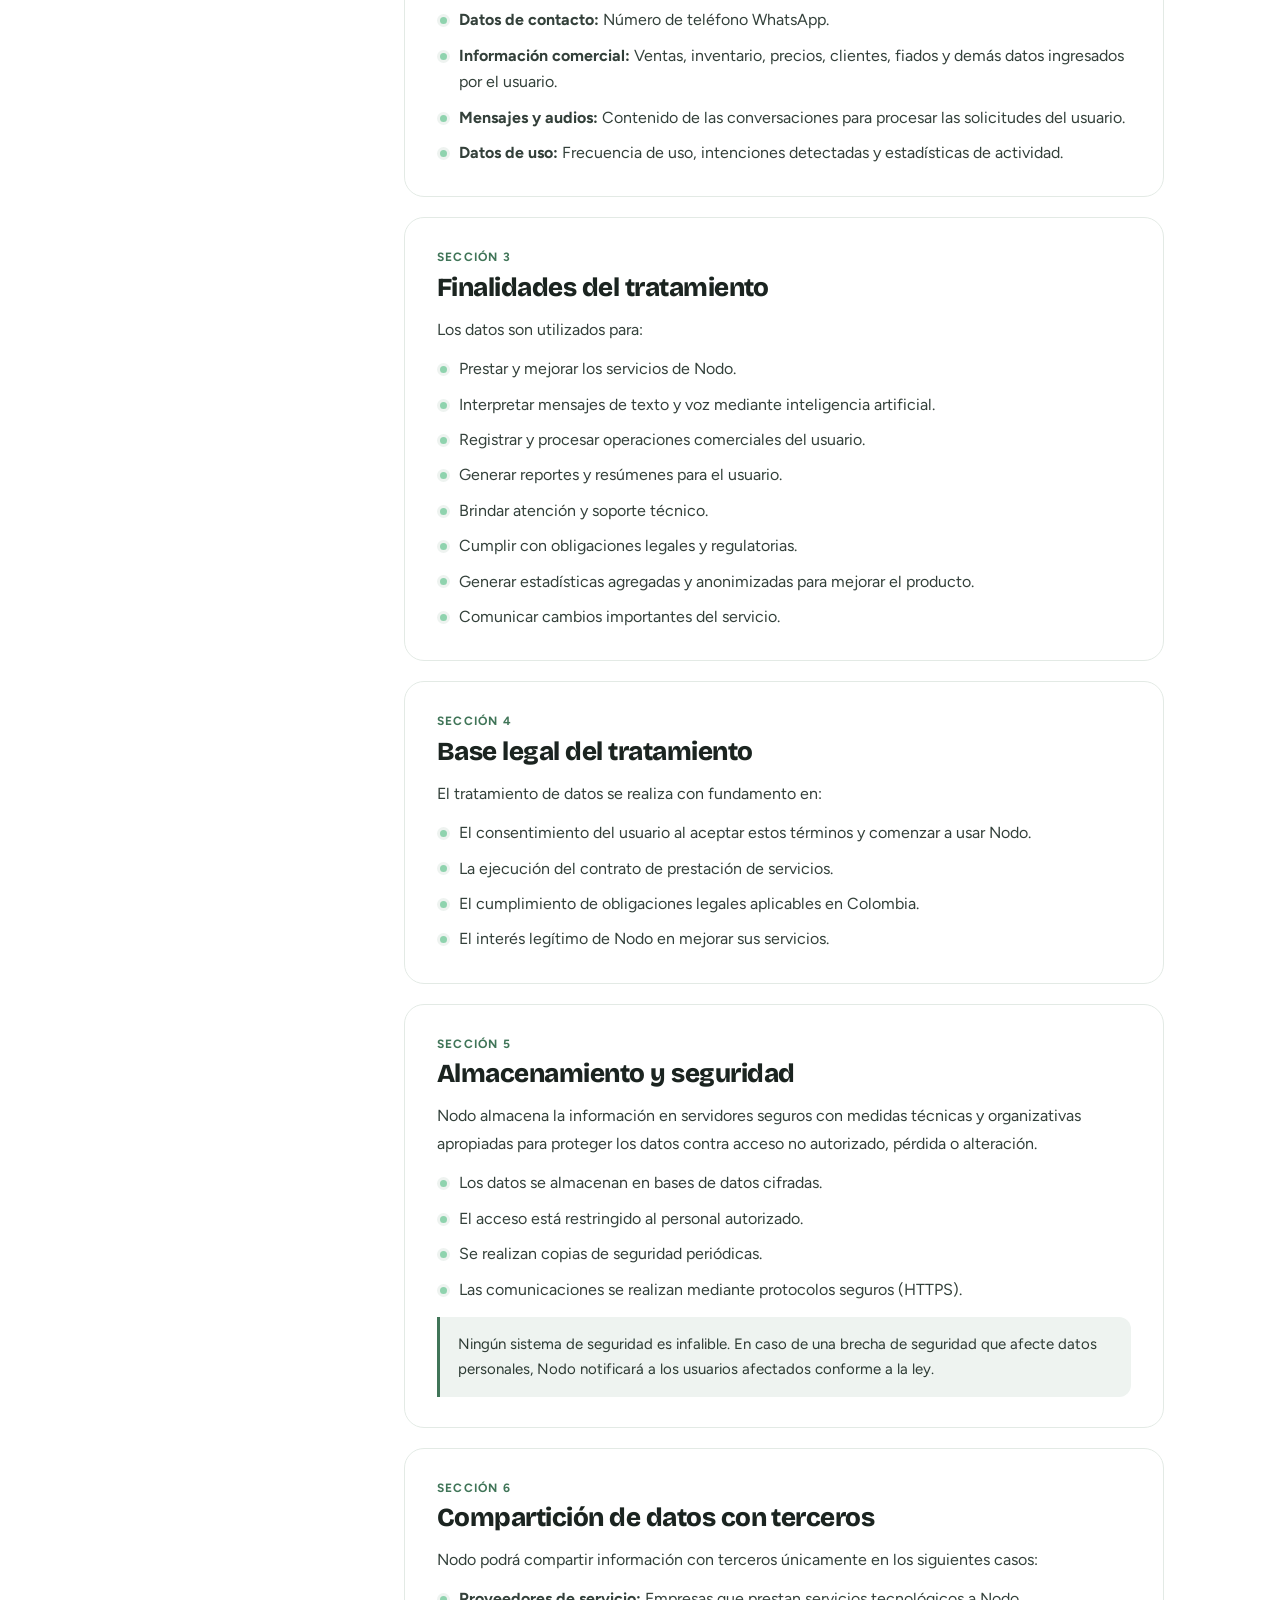
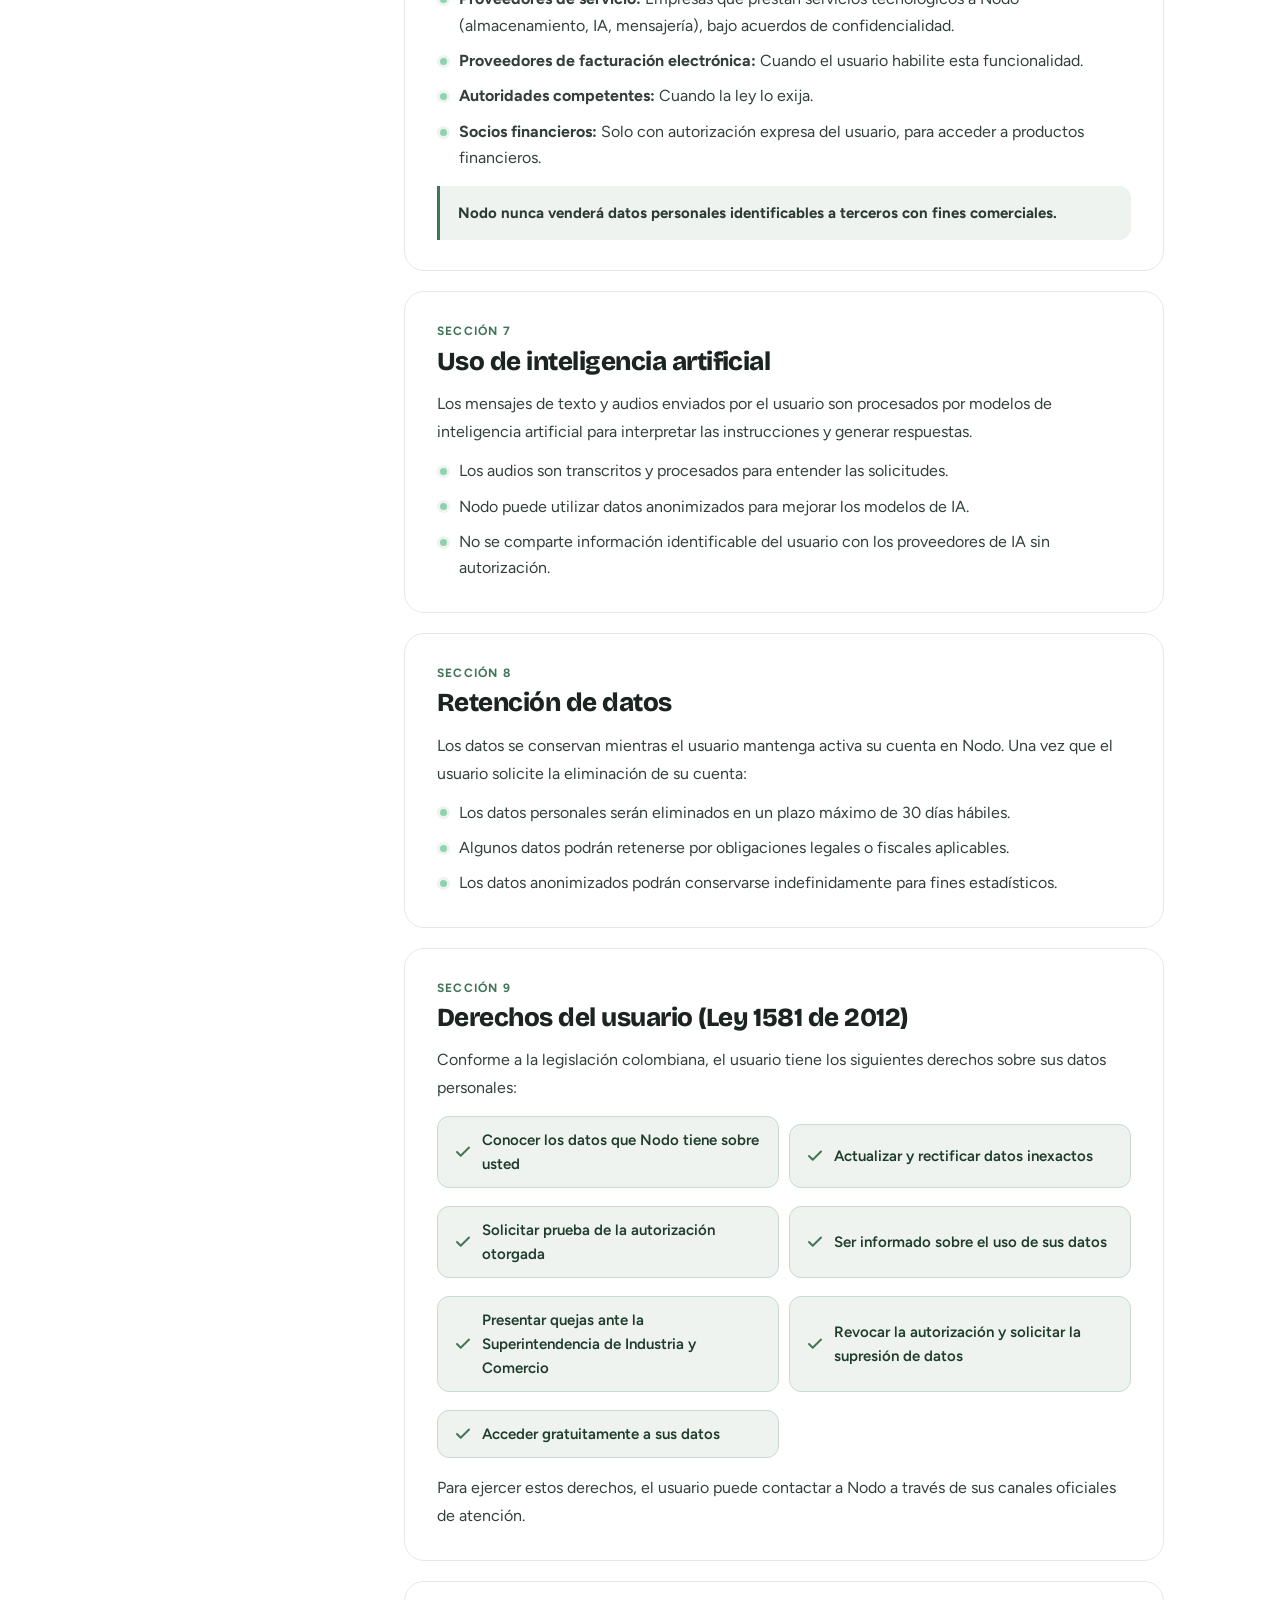
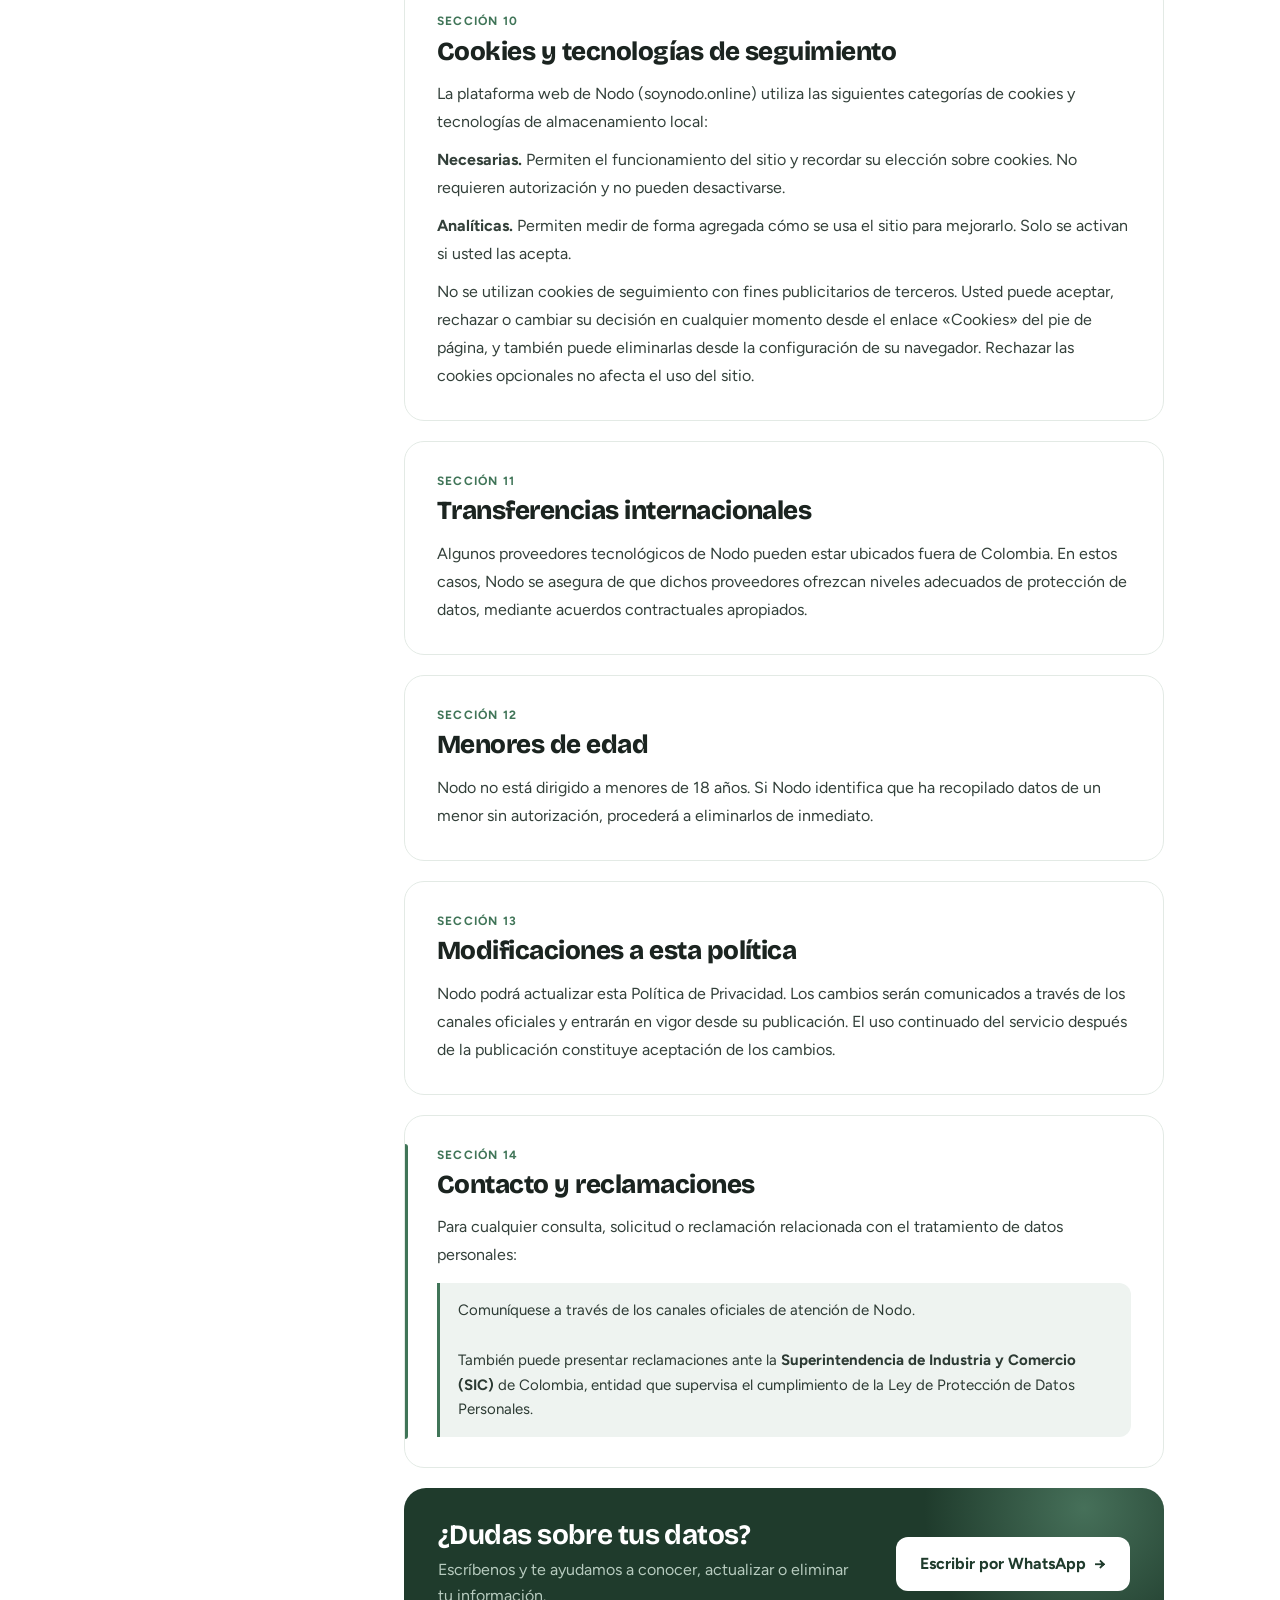
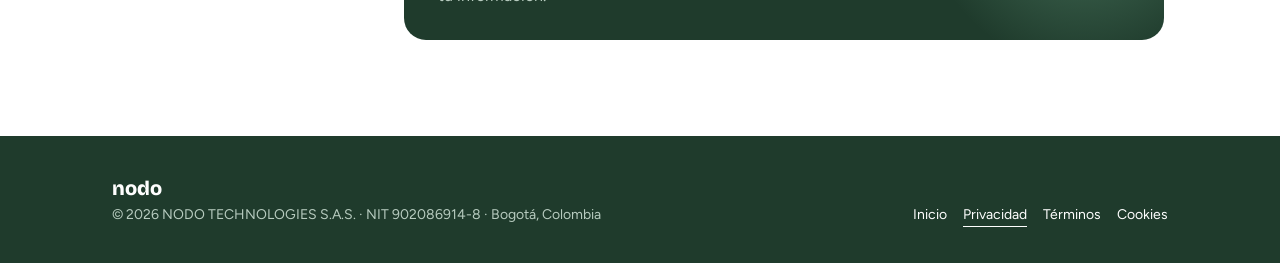
==== commit f8bbcb2d: "Se añade banner y enlace de cookies" ====
--- a/privacidad.html
+++ b/privacidad.html
@@ -30,7 +30,7 @@
   <div class="w">
     <span class="kicker"><i aria-hidden="true"></i>Legal</span>
     <h1 id="lTitle">Política de Privacidad</h1>
-    <p>Última actualización: 7 de julio de 2026</p>
+    <p>Última actualización: 17 de noviembre de 2026</p>
   </div>
 </section>
 
@@ -155,7 +155,10 @@
   <div class="art" id="s10">
     <div class="art-num">Sección 10</div>
     <h2>Cookies y tecnologías de seguimiento</h2>
-    <p>La plataforma web de Nodo (soynodo.online) puede utilizar cookies técnicas necesarias para el funcionamiento del sitio. No se utilizan cookies de seguimiento con fines publicitarios de terceros.</p>
+    <p>La plataforma web de Nodo (soynodo.online) utiliza las siguientes categorías de cookies y tecnologías de almacenamiento local:</p>
+    <p><strong>Necesarias.</strong> Permiten el funcionamiento del sitio y recordar su elección sobre cookies. No requieren autorización y no pueden desactivarse.</p>
+    <p><strong>Analíticas.</strong> Permiten medir de forma agregada cómo se usa el sitio para mejorarlo. Solo se activan si usted las acepta.</p>
+    <p>No se utilizan cookies de seguimiento con fines publicitarios de terceros. Usted puede aceptar, rechazar o cambiar su decisión en cualquier momento desde el enlace «Cookies» del pie de página, y también puede eliminarlas desde la configuración de su navegador. Rechazar las cookies opcionales no afecta el uso del sitio.</p>
   </div>
 
   <div class="art" id="s11">
@@ -208,10 +211,12 @@
       <a href="index.html">Inicio</a>
       <a href="privacidad.html" aria-current="page">Privacidad</a>
       <a href="terminos.html">Términos</a>
+      <a href="#" data-cookies>Cookies</a>
     </div>
   </div>
 </footer>
 
 <script src="legal.js"></script>
+<script src="cookies.js"></script>
 </body>
 </html>
--- a/legal.css
+++ b/legal.css
@@ -0,0 +1,199 @@
+*,*::before,*::after{box-sizing:border-box}
+html{scroll-behavior:smooth;-webkit-text-size-adjust:100%;scroll-padding-top:88px}
+body{margin:0}
+:root{
+  --verde:#407558;--verde-osc:#1F3B2C;--verde-lt:#EEF3F0;--menta:#8FD3AE;
+  --tinta:#1B2420;--mute:#55625B;--borde:#E3EAE5;--borde-in:#D9E1DC;--suave:#B7CBBF;
+  --fb:'Figtree','Segoe UI',sans-serif;--fh:'Bricolage Grotesque','Segoe UI',sans-serif;
+  --ease:cubic-bezier(.2,.7,.2,1);--spring:cubic-bezier(.34,1.56,.64,1);
+}
+body{font-family:var(--fb);color:var(--tinta);font-size:17px;line-height:1.6;background:#fff;overflow-x:hidden}
+h1,h2,h3{font-family:var(--fh);line-height:1.1;letter-spacing:-.02em;margin:0}
+p{margin:0}
+a{color:inherit}
+::selection{background:var(--menta);color:var(--verde-osc)}
+.w{max-width:1120px;margin:0 auto;padding:0 32px}
+
+.progress{position:fixed;top:0;left:0;height:3px;width:100%;z-index:60;background:linear-gradient(90deg,var(--verde),var(--menta));transform-origin:0 50%;transform:scaleX(0)}
+
+/* Nav */
+.nav{position:sticky;top:0;z-index:30;background:rgba(255,255,255,.92);backdrop-filter:saturate(1.4) blur(10px);-webkit-backdrop-filter:saturate(1.4) blur(10px);border-bottom:1px solid var(--borde);transition:box-shadow .3s}
+.nav.scrolled{box-shadow:0 6px 24px rgba(31,59,44,.08)}
+.nav-in{height:66px;display:flex;align-items:center;justify-content:space-between;padding:0 32px;gap:16px;max-width:1184px;margin:0 auto}
+.logo{display:flex;align-items:center;gap:9px;font-family:var(--fh);font-weight:800;font-size:25px;color:var(--verde-osc);text-decoration:none}
+.logo svg{transition:transform .6s var(--spring)}
+.logo:hover svg{transform:rotate(90deg) scale(1.08)}
+.logo .core{transform-origin:12px 12px;animation:core 2.8s ease-in-out infinite}
+@keyframes core{0%,100%{transform:scale(1)}50%{transform:scale(1.25)}}
+.nav-r{display:flex;align-items:center;gap:10px}
+.back{display:inline-flex;align-items:center;gap:8px;color:var(--verde-osc);font-weight:700;font-size:15px;text-decoration:none;border:1.5px solid var(--borde-in);border-radius:12px;padding:9px 16px;transition:border-color .2s,background .2s,transform .25s var(--spring)}
+.back svg{transition:transform .3s var(--ease)}
+.back:hover{border-color:var(--verde);background:var(--verde-lt)}
+.back:hover svg{transform:translateX(-4px)}
+.btn{position:relative;overflow:hidden;isolation:isolate;display:inline-block;background:var(--verde);color:#fff;font-weight:700;font-size:15px;padding:10px 20px;border-radius:12px;text-decoration:none;transition:background .2s,transform .25s var(--spring),box-shadow .25s}
+.btn::after{content:'';position:absolute;top:0;left:-60%;width:40%;height:100%;background:linear-gradient(100deg,transparent,rgba(255,255,255,.35),transparent);transform:skewX(-20deg);transition:left .6s var(--ease);z-index:-1}
+.btn:hover{background:var(--verde-osc);transform:translateY(-2px);box-shadow:0 10px 24px rgba(31,59,44,.25)}
+.btn:hover::after{left:130%}
+
+/* Cabecera */
+.lhero{position:relative;overflow:hidden;background:var(--verde-osc);color:#fff;padding:84px 0 76px}
+.lhero .net{position:absolute;inset:0;width:100%;height:100%;opacity:.55;pointer-events:none}
+.lhero .w{position:relative}
+.lhero .kicker{display:inline-flex;align-items:center;gap:8px;font-size:13px;font-weight:700;letter-spacing:.08em;text-transform:uppercase;color:var(--menta);margin-bottom:18px}
+.lhero .kicker i{width:7px;height:7px;border-radius:50%;background:var(--menta);animation:ping 2.2s ease-out infinite}
+@keyframes ping{0%{box-shadow:0 0 0 0 rgba(143,211,174,.7)}80%,100%{box-shadow:0 0 0 8px rgba(143,211,174,0)}}
+.lhero h1{font-size:60px;font-weight:800;max-width:760px;margin-bottom:16px}
+.lhero h1 .wd{display:inline-block;overflow:hidden;vertical-align:top;padding-bottom:.08em;margin-bottom:-.08em}
+.lhero h1 .wd>span{display:inline-block;animation:wordUp .9s var(--ease) both;animation-delay:calc(.2s + var(--i)*90ms)}
+@keyframes wordUp{from{transform:translateY(105%);opacity:0}}
+.lhero p{font-size:18px;color:#DCE8E0;animation:fadeUp .9s var(--ease) .7s both}
+@keyframes fadeUp{from{opacity:0;transform:translateY(24px)}}
+
+/* Cuerpo: índice + contenido */
+.lbody{max-width:1184px;margin:0 auto;padding:56px 32px 96px;display:grid;grid-template-columns:260px minmax(0,1fr);gap:64px;align-items:start}
+.toc{position:sticky;top:96px;align-self:start}
+.toc h2{font-size:13px;letter-spacing:.08em;text-transform:uppercase;color:var(--verde);font-family:var(--fb);font-weight:700;margin-bottom:14px}
+.toc ol{list-style:none;margin:0;padding:0 0 0 14px;position:relative;max-height:calc(100vh - 220px);overflow:auto;scrollbar-width:thin}
+.toc ol::before{content:'';position:absolute;left:0;top:0;bottom:0;width:2px;background:var(--borde);border-radius:2px}
+.toc a{position:relative;display:block;padding:6px 0 6px 6px;font-size:14px;font-weight:600;line-height:1.35;color:var(--mute);text-decoration:none;transition:color .2s,transform .3s var(--ease)}
+.toc a::before{content:'';position:absolute;left:-14px;top:50%;height:0;width:2px;margin-top:0;background:var(--verde);border-radius:2px;transition:height .3s var(--ease),margin .3s var(--ease)}
+.toc a:hover{color:var(--verde-osc);transform:translateX(3px)}
+.toc a.act{color:var(--verde-osc)}
+.toc a.act::before{height:100%;margin-top:-50%}
+.toc-n{font-variant-numeric:tabular-nums;color:var(--verde);margin-right:6px;font-weight:700}
+
+.content{min-width:0;max-width:760px}
+.intro{background:var(--verde-lt);border-radius:16px;padding:24px 26px;margin-bottom:36px;font-size:16px;color:#2c3a33;line-height:1.75;border:1px solid var(--borde)}
+.art{position:relative;margin-bottom:20px;padding:30px 32px;background:#fff;border:1px solid var(--borde);border-radius:20px;transition:box-shadow .4s,border-color .3s,transform .4s var(--ease)}
+.art:hover{box-shadow:0 18px 40px rgba(31,59,44,.09);border-color:#C9DAD0;transform:translateY(-3px)}
+.art::before{content:'';position:absolute;left:0;top:28px;bottom:28px;width:3px;border-radius:0 3px 3px 0;background:var(--verde);transform:scaleY(0);transform-origin:top;transition:transform .5s var(--ease)}
+.art:hover::before,.art.cur::before{transform:scaleY(1)}
+.art-num{font-size:12px;font-weight:700;color:var(--verde);text-transform:uppercase;letter-spacing:.1em;margin-bottom:6px}
+.art h2{font-size:26px;font-weight:800;margin-bottom:14px}
+.art p{font-size:16px;color:#33403a;line-height:1.75;margin-bottom:10px}
+.art p:last-child{margin-bottom:0}
+.art a{color:var(--verde);font-weight:600}
+.art ul{list-style:none;display:flex;flex-direction:column;gap:9px;margin:12px 0 0;padding:0}
+.art ul li{font-size:16px;color:#33403a;line-height:1.65;padding-left:22px;position:relative}
+.art ul li::before{content:'';position:absolute;left:3px;top:.62em;width:7px;height:7px;border-radius:50%;background:var(--menta);box-shadow:0 0 0 3px var(--verde-lt)}
+.art-dest{background:var(--verde-lt);border-left:3px solid var(--verde);border-radius:0 12px 12px 0;padding:15px 18px;margin-top:14px;font-size:15px;color:#2c3a33;line-height:1.65}
+.tag-derechos{display:flex;align-items:center;gap:10px;background:var(--verde-lt);border:1px solid #C9DAD0;border-radius:12px;padding:11px 16px;margin-top:10px;font-size:15px;color:var(--verde-osc);font-weight:600;transition:transform .3s var(--spring),background .3s,border-color .3s}
+.tag-derechos:hover{transform:translateX(6px);background:#fff;border-color:var(--verde)}
+.art>br{display:none}
+.art .tag-derechos+.tag-derechos{margin-top:8px}
+
+/* Resumen rápido */
+.resumen{background:var(--verde-lt);border-bottom:1px solid var(--borde);padding:40px 0 44px}
+.rlabel{font-size:13px;font-weight:700;letter-spacing:.08em;text-transform:uppercase;color:var(--verde);margin-bottom:16px}
+.rgrid{display:grid;grid-template-columns:repeat(4,1fr);gap:16px}
+.rcard{position:relative;display:flex;flex-direction:column;gap:6px;background:#fff;border:1px solid var(--borde);border-radius:18px;padding:22px 22px 26px;text-decoration:none;color:inherit;transition:transform .4s var(--spring),box-shadow .4s,border-color .3s}
+.rcard b{font-family:var(--fh);font-size:19px;line-height:1.15;letter-spacing:-.01em}
+.rcard>span:not(.rico){font-size:14.5px;line-height:1.5;color:var(--mute)}
+.rico{width:46px;height:46px;border-radius:50%;background:var(--verde-lt);display:flex;align-items:center;justify-content:center;margin-bottom:10px;transition:transform .5s var(--spring),background .3s}
+.rico svg{transition:stroke .3s}
+.go{position:absolute;right:18px;bottom:14px;font-style:normal;color:var(--verde);font-weight:700;opacity:0;transform:translateX(-6px);transition:opacity .3s,transform .3s var(--ease)}
+.rcard:hover{transform:translateY(-6px);box-shadow:0 22px 40px rgba(31,59,44,.12);border-color:var(--verde)}
+.rcard:hover .rico{transform:scale(1.12) rotate(-10deg);background:var(--verde)}
+.rcard:hover .rico svg{stroke:#fff}
+.rcard:hover .go{opacity:1;transform:none}
+.js .rcard{animation:fadeUp .8s var(--ease) both;animation-delay:calc(.9s + var(--i,0)*100ms)}
+.js .rcard:hover{animation:none}
+.art:target{animation:flash 1.6s var(--ease)}
+@keyframes flash{0%{box-shadow:0 0 0 0 rgba(64,117,88,.5)}40%{box-shadow:0 0 0 10px rgba(64,117,88,.18)}100%{box-shadow:0 0 0 0 rgba(64,117,88,0)}}
+
+/* Derechos en cuadrícula */
+.derechos{display:grid;grid-template-columns:repeat(2,1fr);gap:10px;margin-top:14px}
+.derechos .tag-derechos{margin:0}
+.tag-derechos svg{flex-shrink:0}
+
+/* Datos de la lectura, buscador */
+.meta{display:flex;flex-wrap:wrap;align-items:center;gap:10px;margin-top:22px;animation:fadeUp .9s var(--ease) .9s both}
+.chip{display:inline-flex;align-items:center;gap:7px;font-size:13px;font-weight:600;color:#DCE8E0;background:rgba(255,255,255,.1);border:1px solid rgba(255,255,255,.18);padding:6px 12px;border-radius:999px;font:inherit;font-size:13px;font-weight:600;cursor:default}
+button.chip{cursor:pointer;transition:background .2s,transform .25s var(--spring)}
+button.chip:hover{background:rgba(255,255,255,.2);transform:translateY(-2px)}
+.search{position:relative;margin-bottom:22px}
+.search svg{position:absolute;left:16px;top:50%;margin-top:-10px;pointer-events:none}
+.search input{width:100%;height:54px;padding:0 44px 0 46px;border:1.5px solid var(--borde-in);border-radius:14px;font:inherit;font-size:16px;color:var(--tinta);background:#fff;transition:border-color .2s,box-shadow .25s}
+.search input:focus{outline:none;border-color:var(--verde);box-shadow:0 0 0 4px rgba(64,117,88,.18)}
+.search .clear{position:absolute;right:10px;top:50%;margin-top:-15px;width:30px;height:30px;border:0;border-radius:50%;background:var(--verde-lt);color:var(--verde-osc);font-size:18px;line-height:1;cursor:pointer;display:none}
+.search.has .clear{display:block}
+.search-n{font-size:14px;color:var(--mute);margin:10px 4px 0;min-height:1.2em}
+.art.hide{display:none}
+mark{background:#CFEBDB;color:inherit;border-radius:4px;padding:0 2px}
+.noresult{display:none;text-align:center;color:var(--mute);padding:40px 0;font-size:17px}
+.noresult.on{display:block}
+
+/* Contacto al final */
+.cta-priv{display:flex;align-items:center;justify-content:space-between;gap:24px;flex-wrap:wrap;margin-top:12px;padding:32px 34px;border-radius:22px;background:var(--verde-osc);color:#fff;position:relative;overflow:hidden}
+.cta-priv::before{content:'';position:absolute;width:320px;height:320px;right:-80px;top:-140px;border-radius:50%;background:radial-gradient(closest-side,rgba(143,211,174,.35),transparent);animation:glow 5s ease-in-out infinite}
+@keyframes glow{0%,100%{transform:scale(.9);opacity:.7}50%{transform:scale(1.1);opacity:1}}
+.cta-priv>*{position:relative}
+.cta-priv h2{font-size:28px;margin-bottom:6px;color:#fff}
+.cta-priv p{color:var(--suave);font-size:16px;max-width:420px}
+.cta-priv .btn{background:#fff;color:var(--verde-osc);font-size:16px;padding:14px 24px}
+.cta-priv .btn:hover{background:var(--verde-lt)}
+.btn .arr{display:inline-block;margin-left:8px;transition:transform .25s var(--ease)}
+.btn:hover .arr{transform:translateX(4px)}
+
+@media(max-width:960px){.rgrid{grid-template-columns:repeat(2,1fr)}}
+@media(max-width:640px){
+  .rgrid{grid-template-columns:1fr}
+  .derechos{grid-template-columns:1fr}
+  .cta-priv{padding:26px 22px}
+  .cta-priv h2{font-size:24px}
+  .resumen{padding:32px 0 36px}
+}
+@media print{
+  .nav,.progress,.toc,.to-top,.search,.meta,.resumen,.cta-priv,.lhero .net{display:none!important}
+  .lhero{background:#fff!important;color:#000;padding:0 0 12px}
+  .lhero h1,.lhero p{color:#000;animation:none}
+  .lhero h1 .wd>span{animation:none}
+  .lbody{display:block;padding:0}
+  .art{break-inside:avoid;box-shadow:none!important;border:0;border-bottom:1px solid #ccc;border-radius:0;padding:14px 0;margin:0;transform:none!important}
+  .js .rv{opacity:1!important;transform:none!important}
+  .foot{background:#fff;color:#000}.foot-logo,.foot-links a{color:#000}
+}
+
+/* Revelado */
+.js .rv{opacity:0;transform:translateY(28px);transition:opacity .8s var(--ease),transform .8s var(--ease)}
+.js .rv.in{opacity:1}
+.js .rv.in:not(:hover){transform:none}
+.js .rv.in:hover{transform:translateY(-3px)}
+
+/* Volver arriba */
+.to-top{position:fixed;right:24px;bottom:24px;z-index:40;width:52px;height:52px;border-radius:50%;border:0;background:var(--verde);display:flex;align-items:center;justify-content:center;cursor:pointer;box-shadow:0 10px 24px rgba(31,59,44,.3);opacity:0;transform:translateY(16px) scale(.8);pointer-events:none;transition:opacity .3s,transform .4s var(--spring),background .2s}
+.to-top.on{opacity:1;transform:none;pointer-events:auto}
+.to-top:hover{background:var(--verde-osc);transform:translateY(-3px)}
+
+/* Footer */
+.foot{background:var(--verde-osc);color:var(--suave);padding:36px 0;font-size:14px}
+.foot .w{display:flex;justify-content:space-between;gap:24px;flex-wrap:wrap;align-items:flex-end}
+.foot-logo{color:#fff;font-size:20px;font-family:var(--fh);font-weight:800}
+.foot-links{display:flex;gap:16px}
+.foot-links a{color:#fff;text-decoration:none;background:linear-gradient(currentColor,currentColor) no-repeat 0 100%/0 1px;transition:background-size .3s var(--ease)}
+.foot-links a:hover,.foot-links a[aria-current]{background-size:100% 1px}
+
+@media(max-width:960px){
+  .lbody{grid-template-columns:1fr;gap:0;padding-top:36px}
+  .toc{display:none}
+  .lhero h1{font-size:44px}
+}
+@media(max-width:640px){
+  body{font-size:16px}
+  .w{padding:0 20px}
+  .nav-in{padding:0 20px}
+  .logo{font-size:23px}
+  .nav .btn{display:none}
+  .lhero{padding:56px 0 52px}
+  .lhero h1{font-size:36px}
+  .lhero p{font-size:16px}
+  .lbody{padding:28px 16px 72px}
+  .art{padding:22px 20px;border-radius:16px}
+  .art h2{font-size:22px}
+  .to-top{right:16px;bottom:16px}
+}
+@media(prefers-reduced-motion:reduce){
+  *,*::before,*::after{animation:none!important;transition:none!important}
+  html{scroll-behavior:auto}
+  .js .rv{opacity:1!important;transform:none!important}
+}
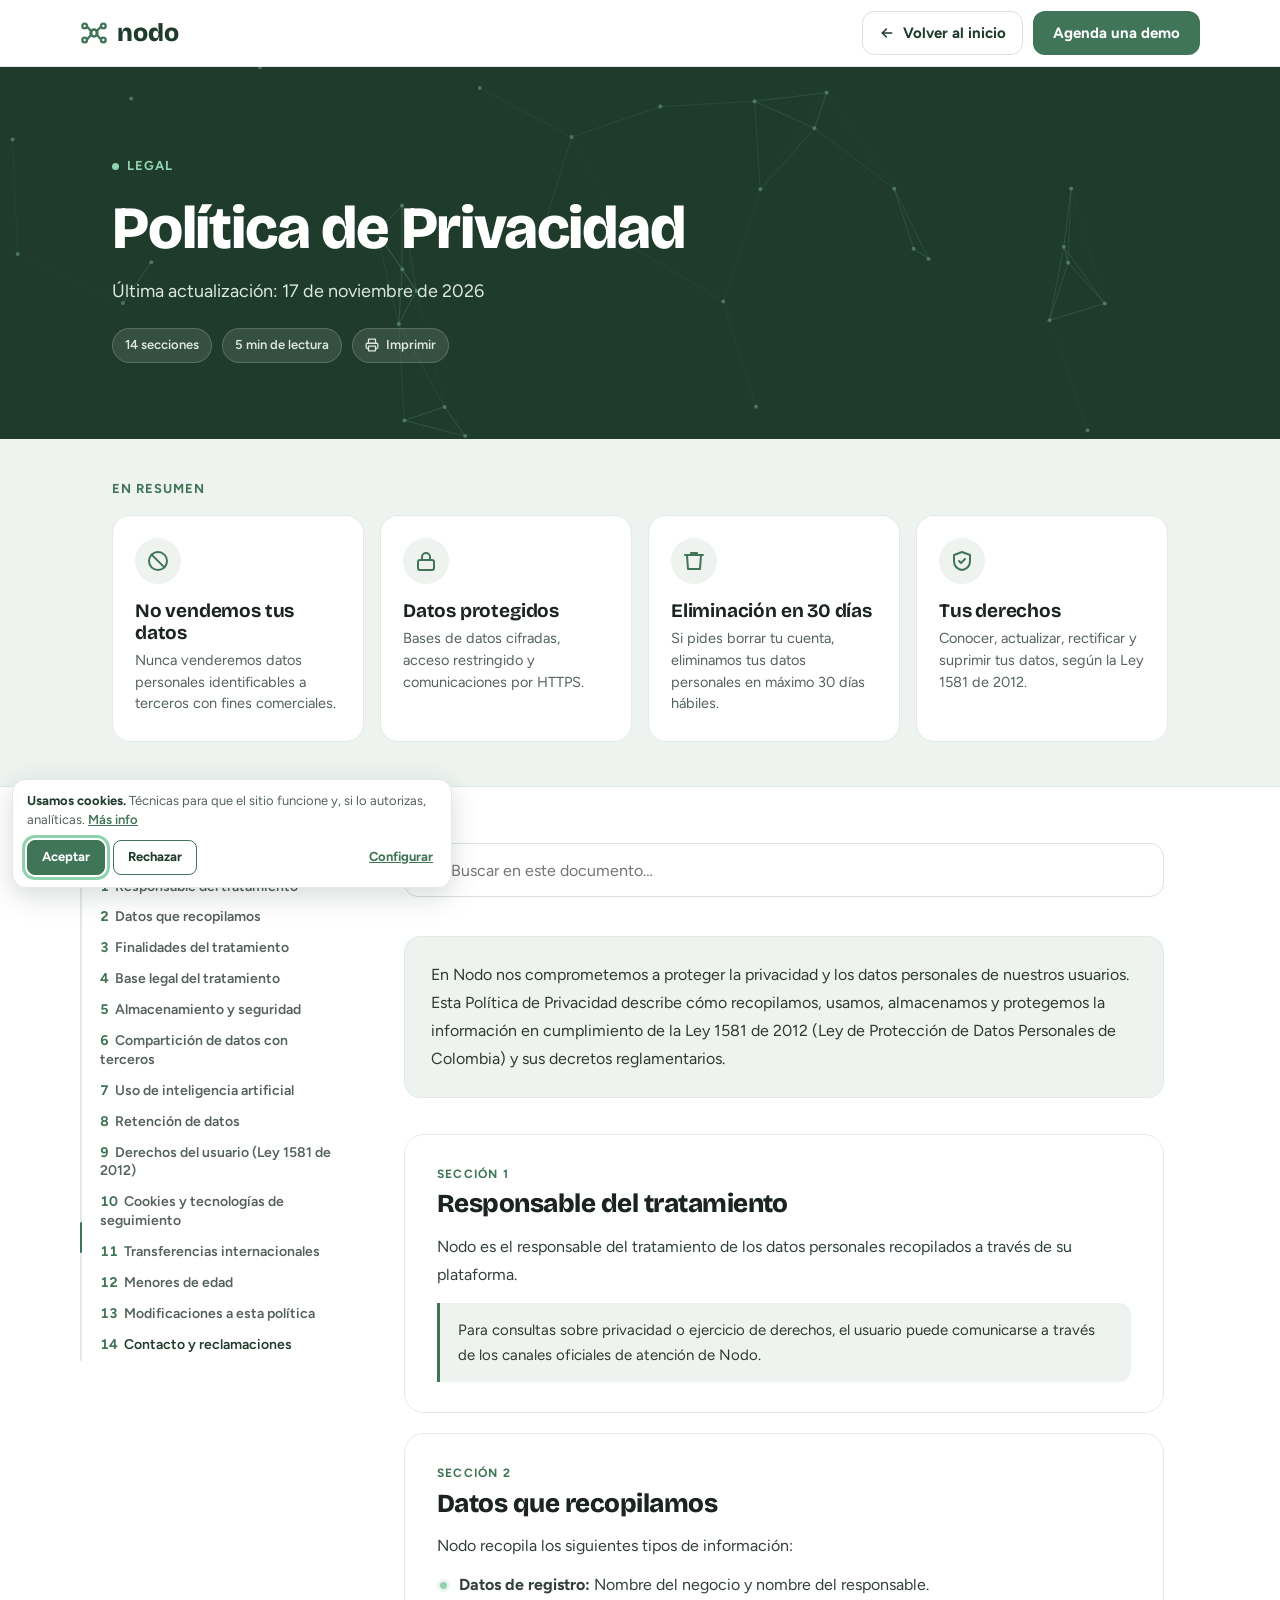
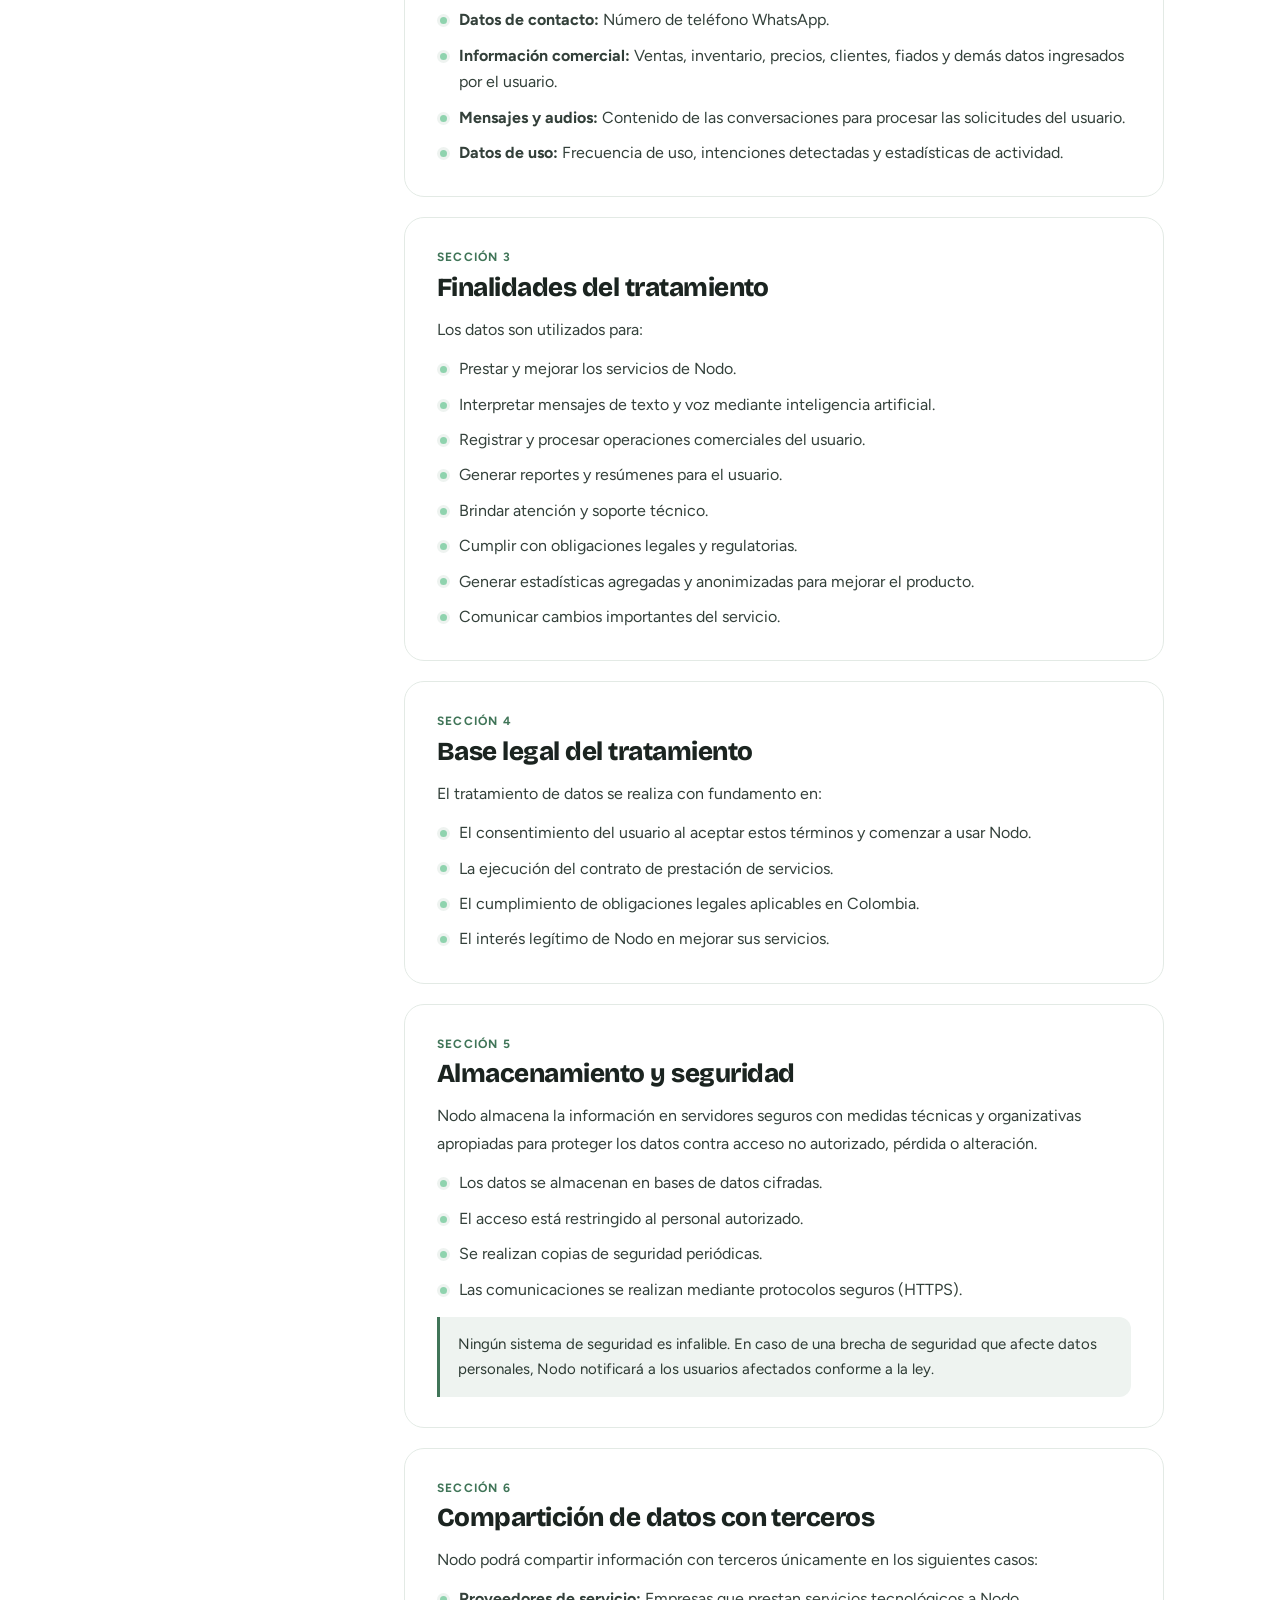
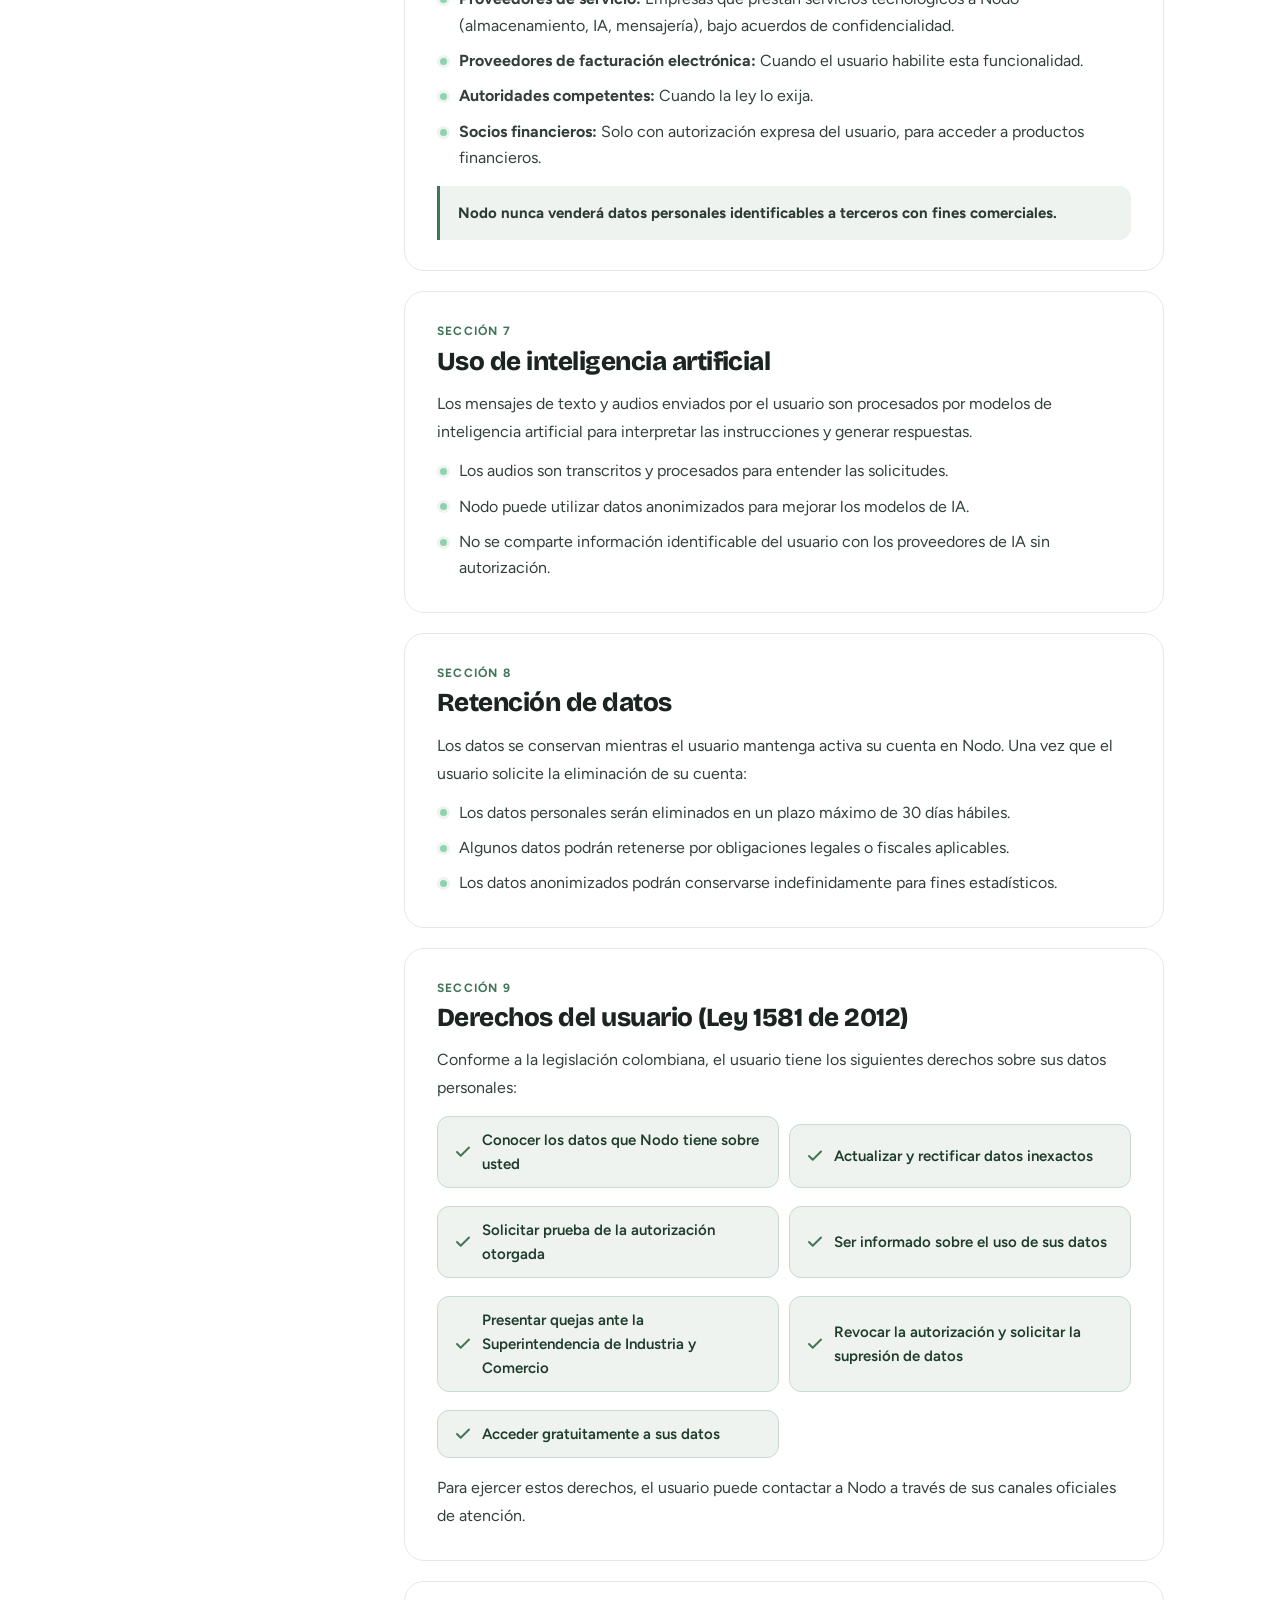
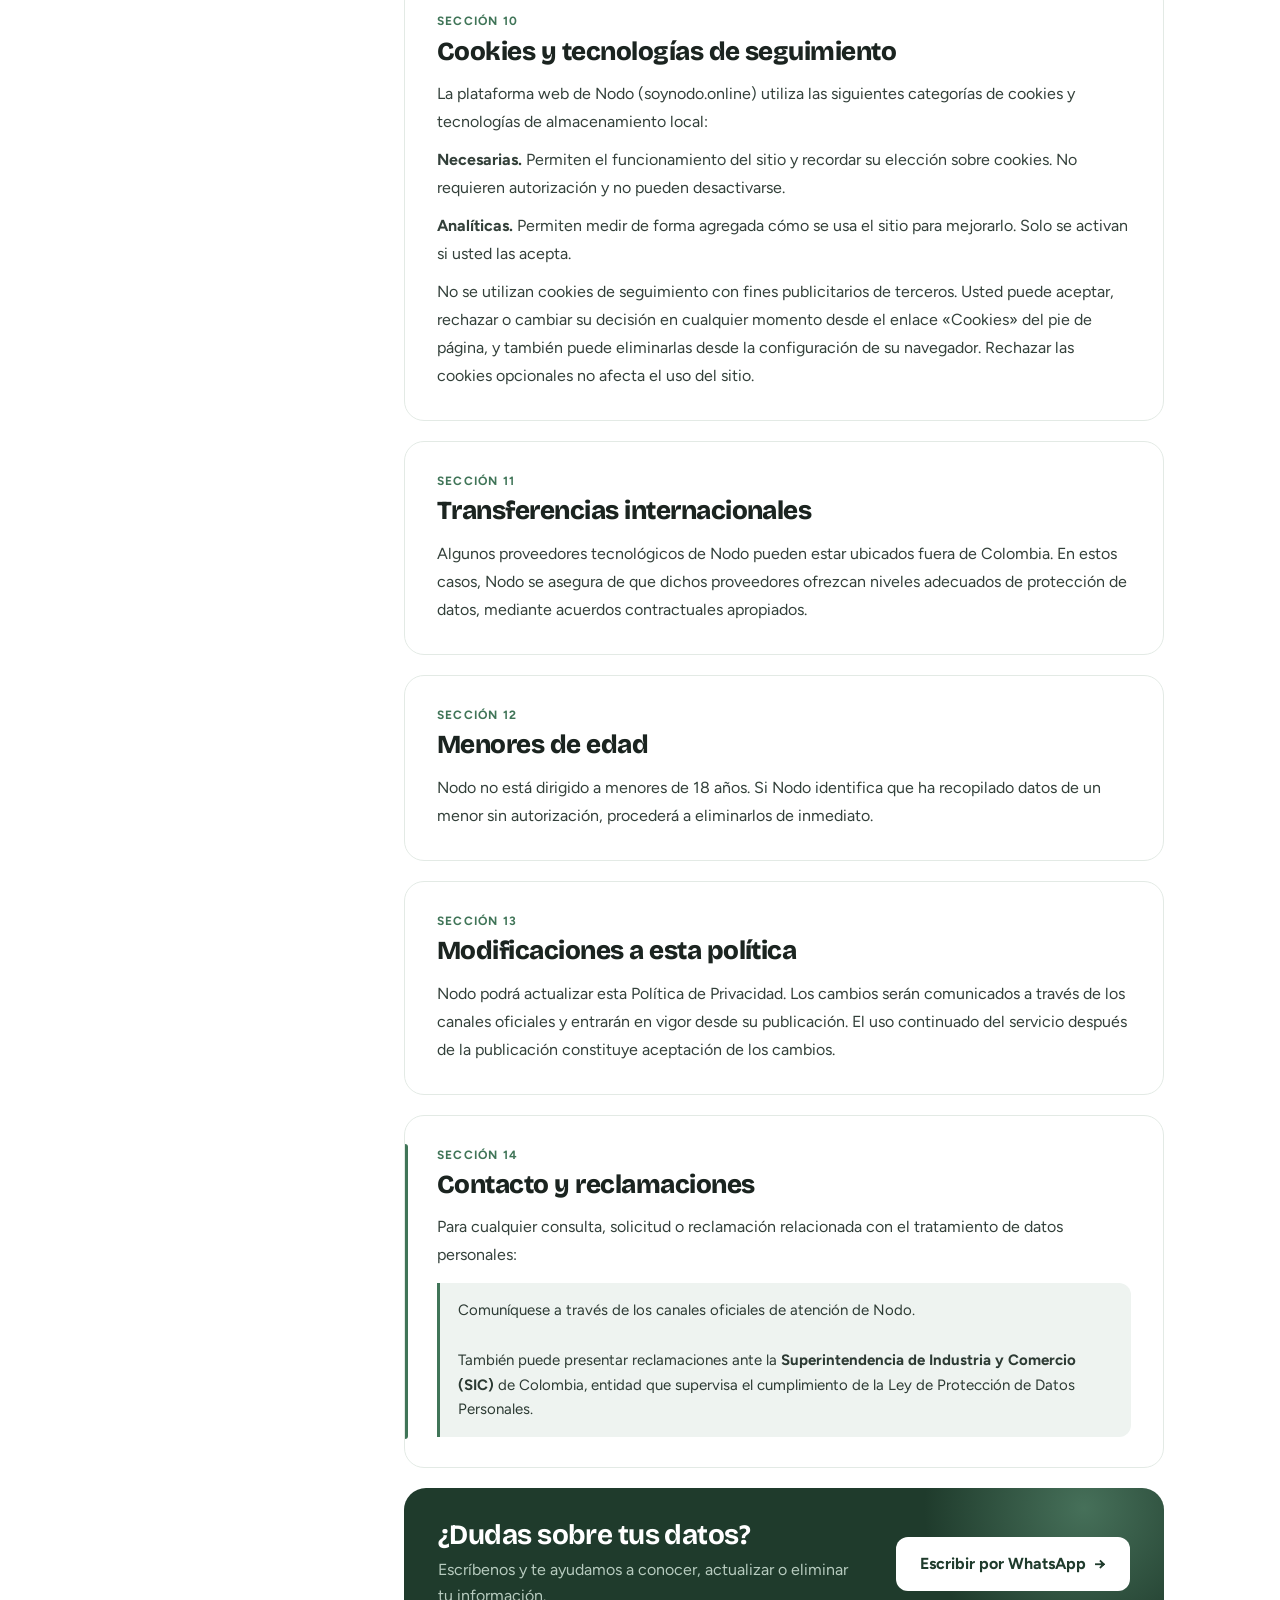
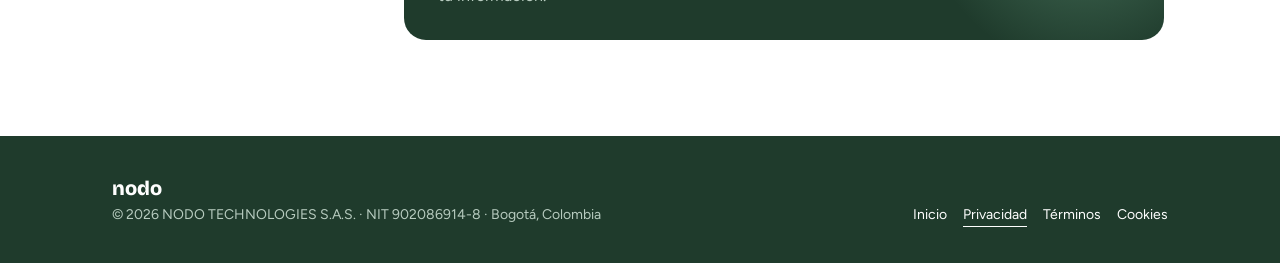
==== commit 7f4f9f1d: "Se quita la extensión .html para que no salga en la barra de búsqueda" ====
--- a/privacidad.html
+++ b/privacidad.html
@@ -17,10 +17,10 @@
 
 <header class="nav" id="nav">
   <div class="nav-in">
-    <a href="index.html" class="logo" aria-label="Nodo, inicio"><svg width="28" height="28" viewBox="0 0 24 24" fill="none" stroke="#407558" stroke-width="2" stroke-linecap="round" aria-hidden="true"><circle class="core" cx="12" cy="12" r="3"/><circle cx="4" cy="6" r="2"/><circle cx="20" cy="6" r="2"/><circle cx="4" cy="18" r="2"/><circle cx="20" cy="18" r="2"/><line x1="6" y1="6.5" x2="10" y2="11"/><line x1="18" y1="6.5" x2="14" y2="11"/><line x1="6" y1="17.5" x2="10" y2="13"/><line x1="18" y1="17.5" x2="14" y2="13"/></svg>nodo</a>
+    <a href="./" class="logo" aria-label="Nodo, inicio"><svg width="28" height="28" viewBox="0 0 24 24" fill="none" stroke="#407558" stroke-width="2" stroke-linecap="round" aria-hidden="true"><circle class="core" cx="12" cy="12" r="3"/><circle cx="4" cy="6" r="2"/><circle cx="20" cy="6" r="2"/><circle cx="4" cy="18" r="2"/><circle cx="20" cy="18" r="2"/><line x1="6" y1="6.5" x2="10" y2="11"/><line x1="18" y1="6.5" x2="14" y2="11"/><line x1="6" y1="17.5" x2="10" y2="13"/><line x1="18" y1="17.5" x2="14" y2="13"/></svg>nodo</a>
     <div class="nav-r">
-      <a href="index.html" class="back"><svg width="16" height="16" viewBox="0 0 24 24" fill="none" stroke="currentColor" stroke-width="2.4" stroke-linecap="round" stroke-linejoin="round" aria-hidden="true"><line x1="19" y1="12" x2="5" y2="12"/><polyline points="11 18 5 12 11 6"/></svg>Volver al inicio</a>
-      <a class="btn" href="index.html#demo">Agenda una demo</a>
+      <a href="./" class="back"><svg width="16" height="16" viewBox="0 0 24 24" fill="none" stroke="currentColor" stroke-width="2.4" stroke-linecap="round" stroke-linejoin="round" aria-hidden="true"><line x1="19" y1="12" x2="5" y2="12"/><polyline points="11 18 5 12 11 6"/></svg>Volver al inicio</a>
+      <a class="btn" href="./#demo">Agenda una demo</a>
     </div>
   </div>
 </header>
@@ -208,9 +208,9 @@
   <div class="w">
     <div><span class="foot-logo">nodo</span><br>© 2026 NODO TECHNOLOGIES S.A.S. · NIT 902086914-8 · Bogotá, Colombia</div>
     <div class="foot-links">
-      <a href="index.html">Inicio</a>
-      <a href="privacidad.html" aria-current="page">Privacidad</a>
-      <a href="terminos.html">Términos</a>
+      <a href="./">Inicio</a>
+      <a href="privacidad" aria-current="page">Privacidad</a>
+      <a href="terminos">Términos</a>
       <a href="#" data-cookies>Cookies</a>
     </div>
   </div>
